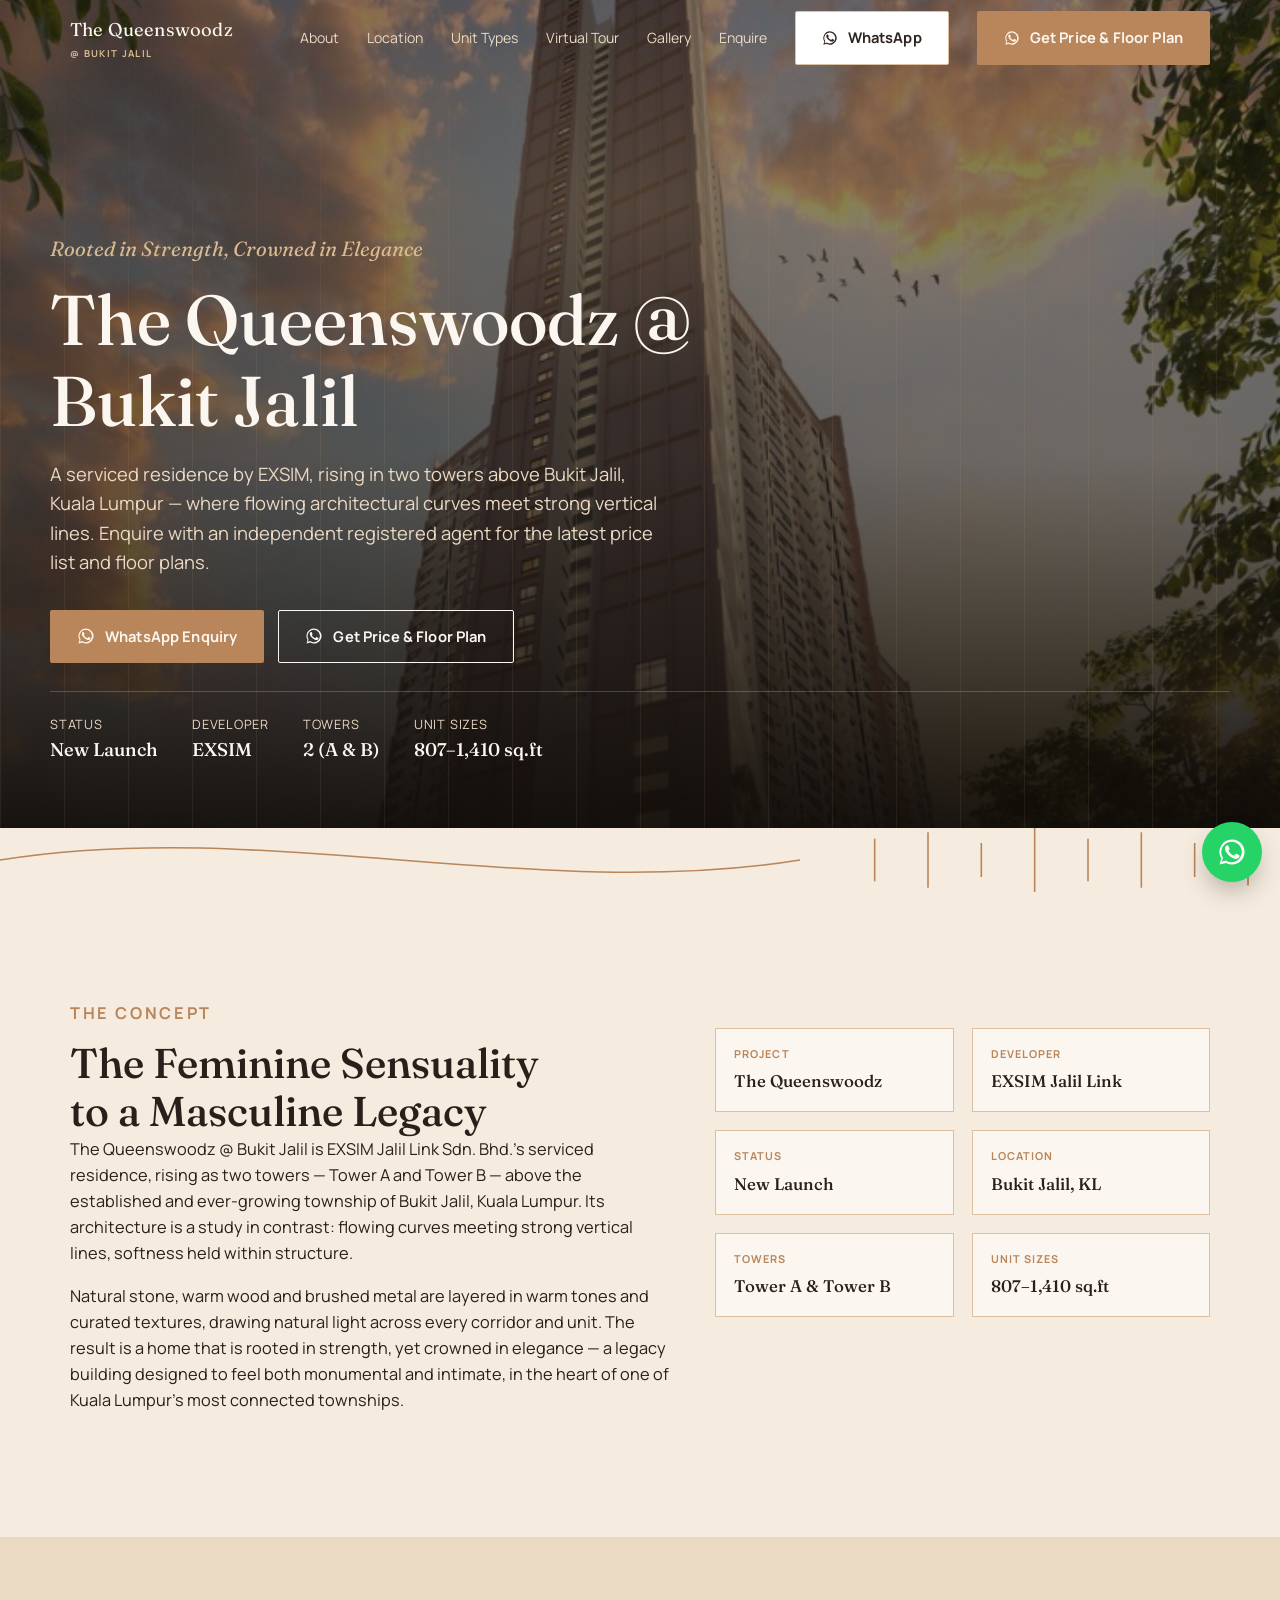
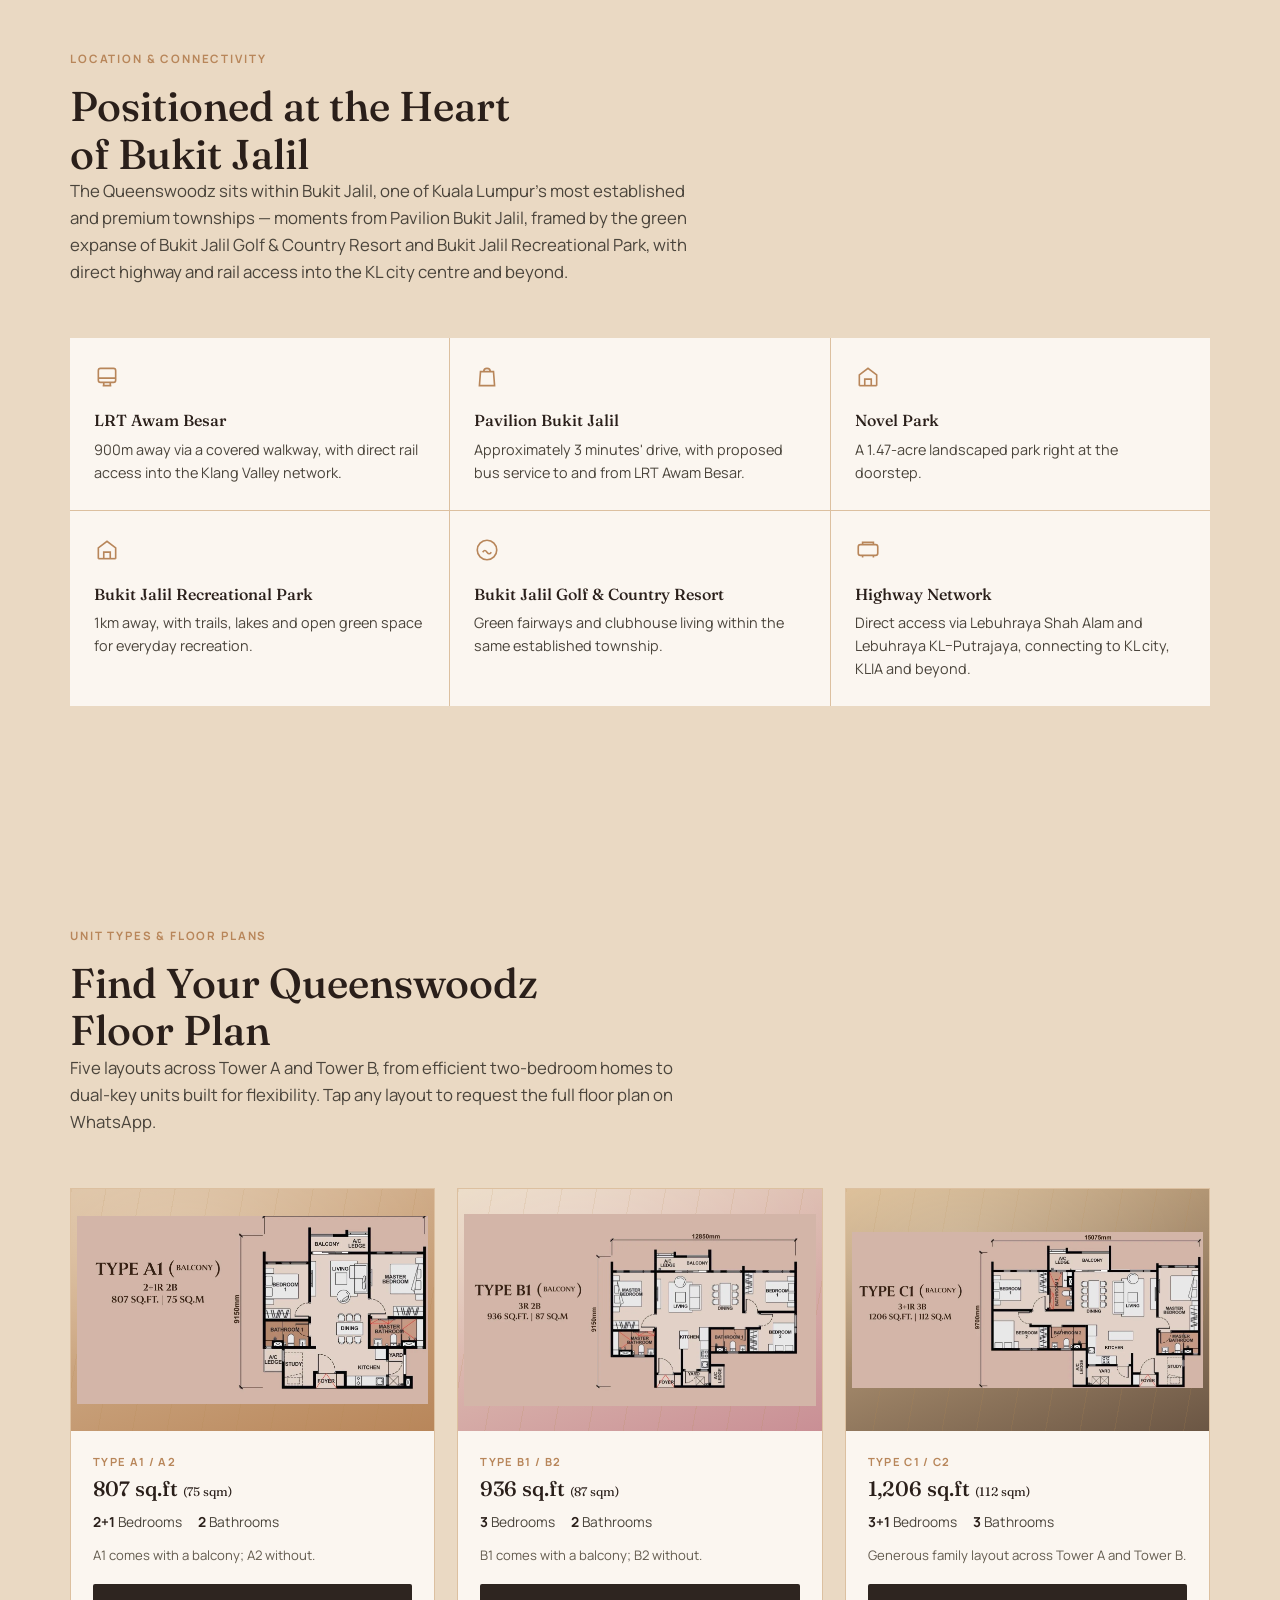
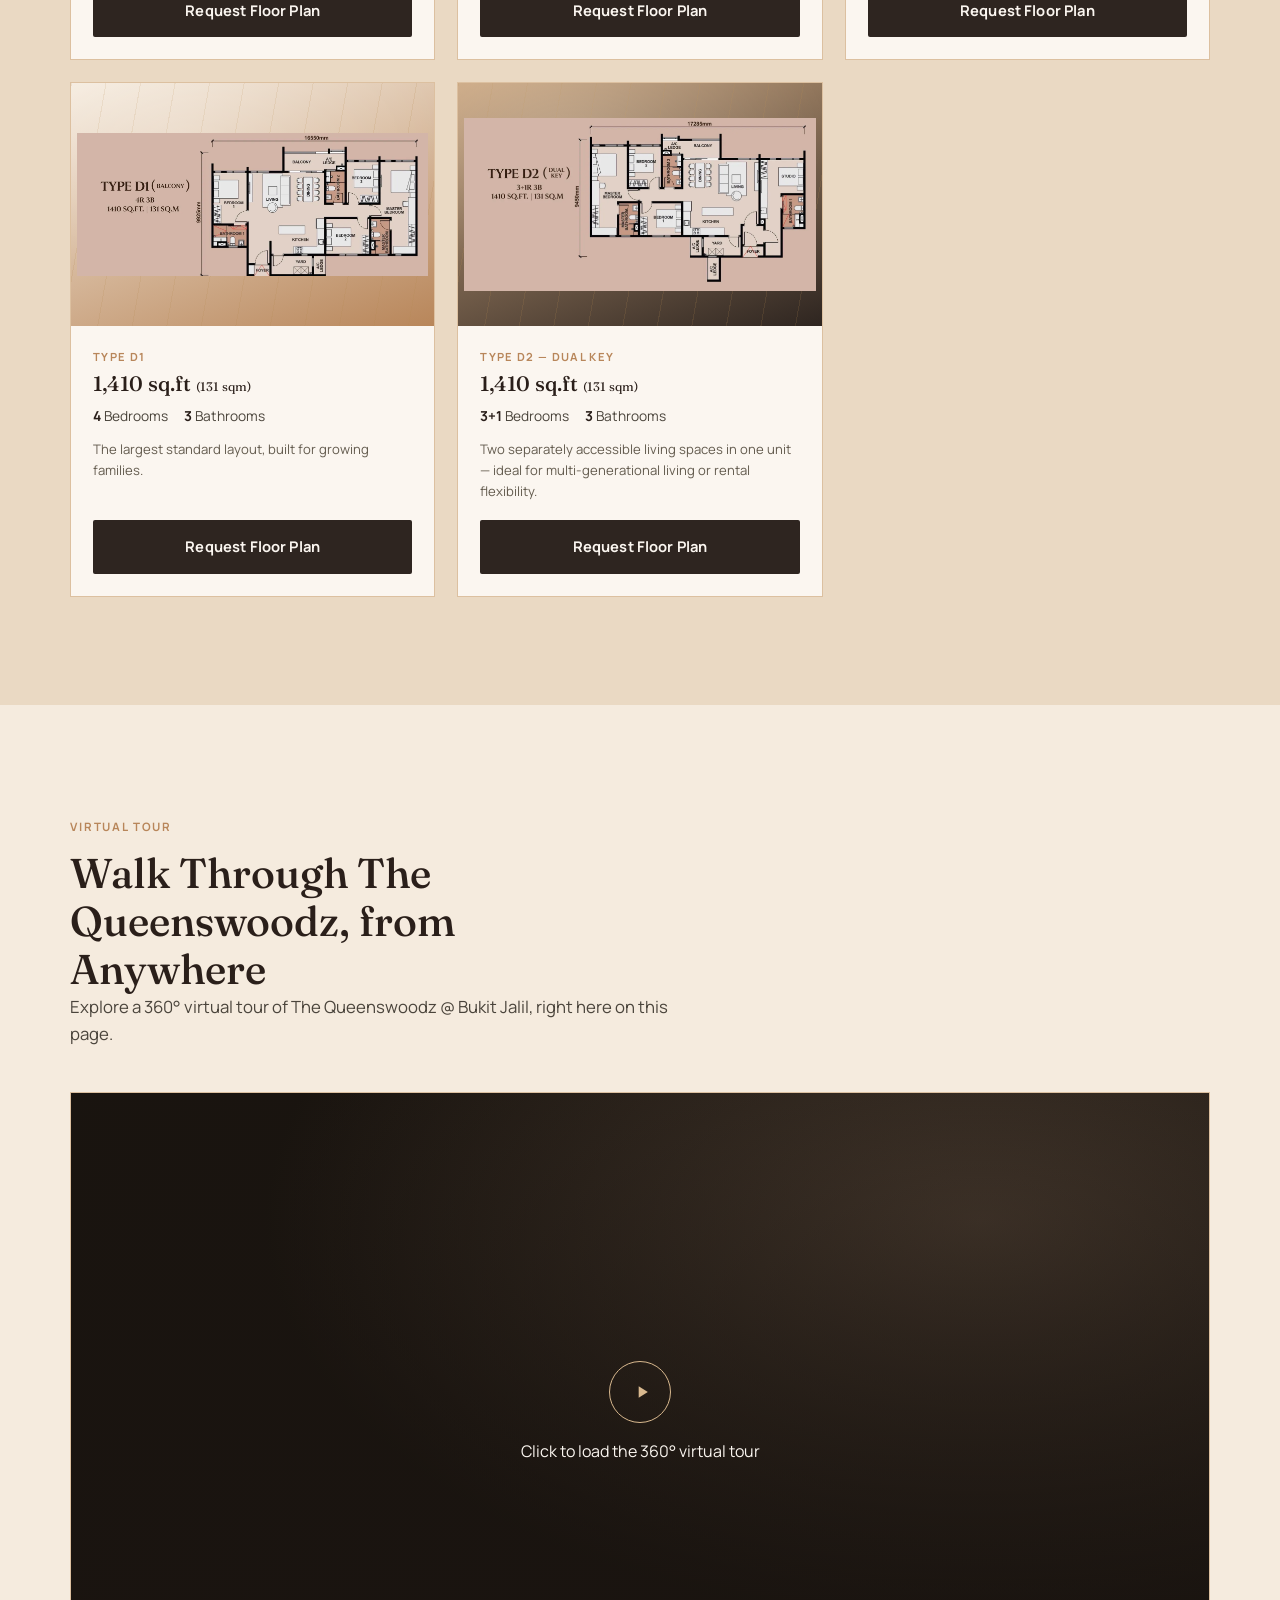
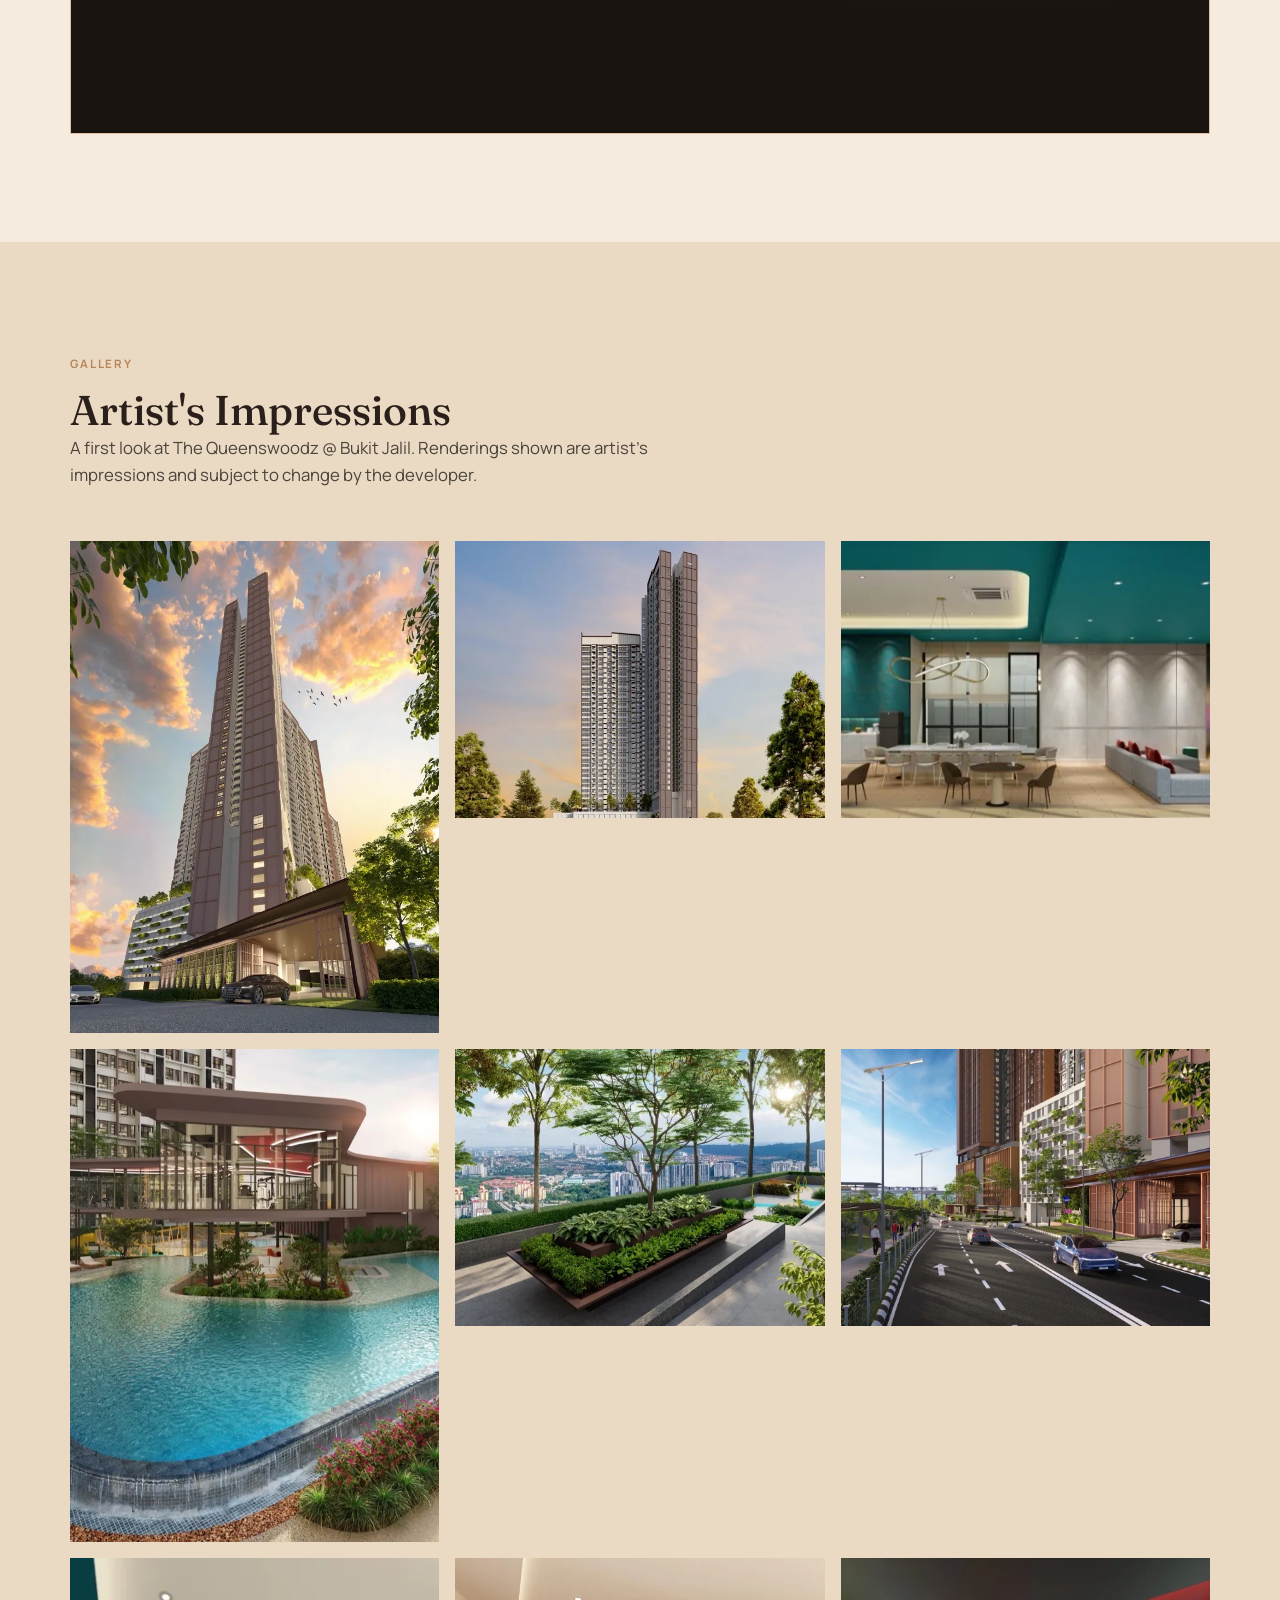
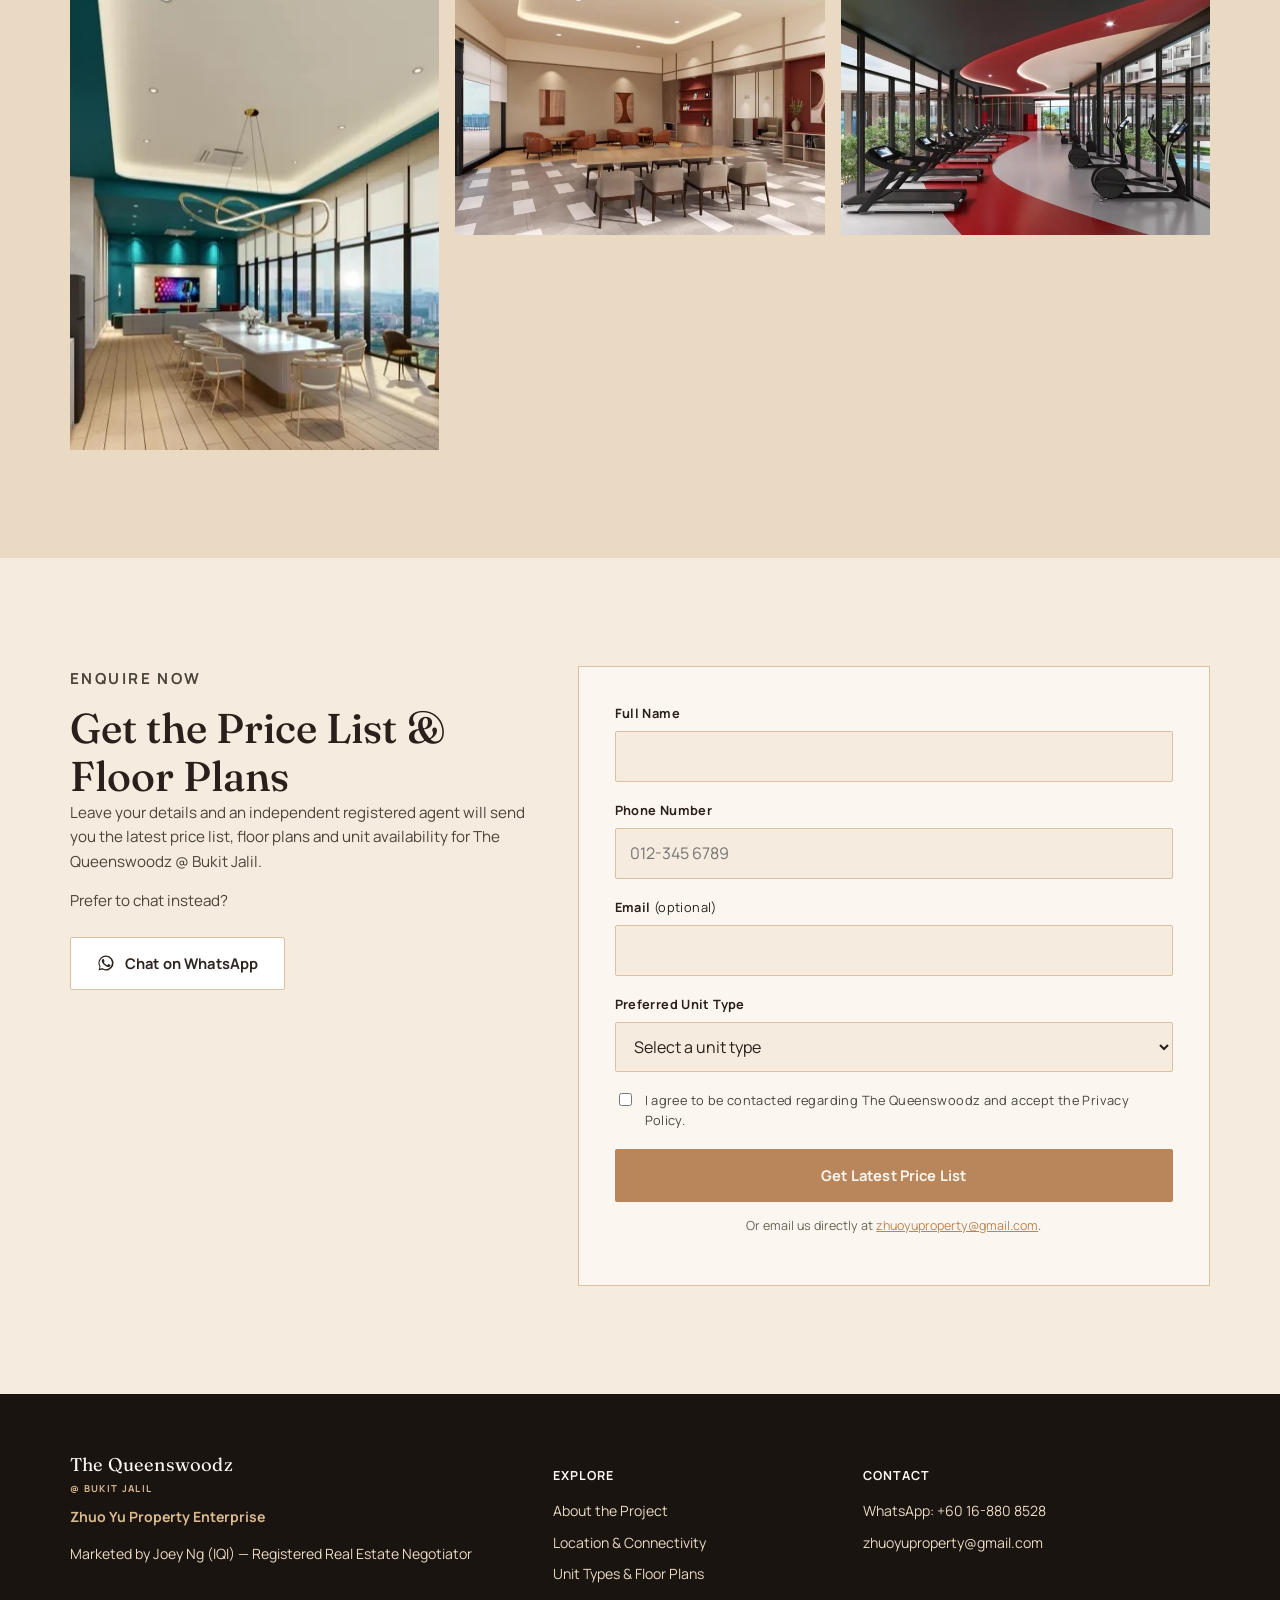
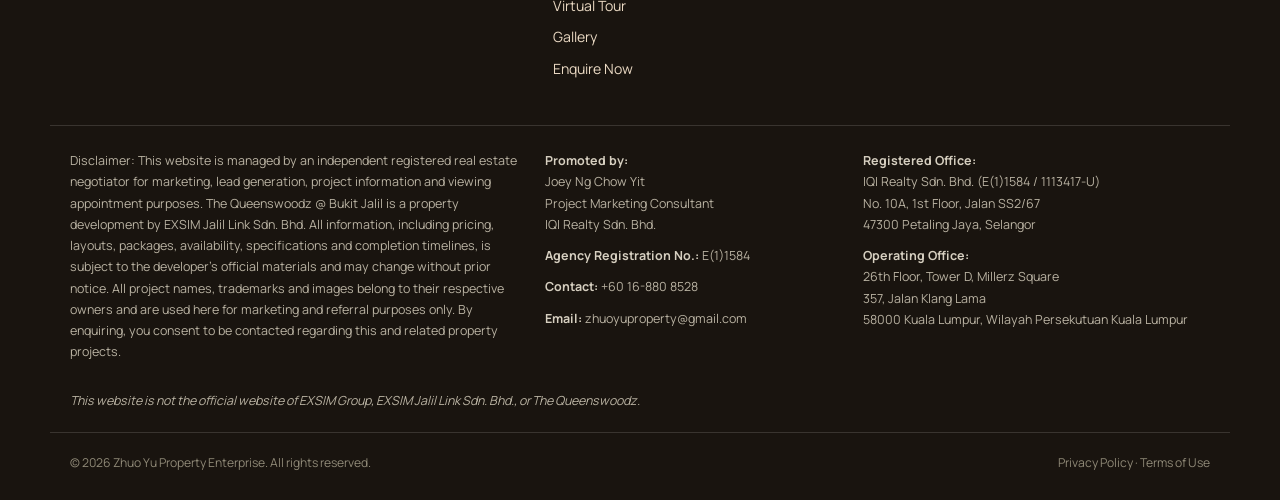
==== index.html @ 79db7697 "Initial commit: The Queenswoodz @ Bukit Jalil marketing site Independent agent landing page for The " ====
<!DOCTYPE html>
<html lang="en-MY">
<head>
<meta charset="UTF-8">
<meta name="viewport" content="width=device-width, initial-scale=1">

<title>The Queenswoodz @ Bukit Jalil | New Serviced Residence — Enquire Now</title>
<meta name="description" content="The Queenswoodz @ Bukit Jalil — a serviced residence by EXSIM in Bukit Jalil, Kuala Lumpur. Unit sizes from 807 to 1,410 sq.ft across 2 to 4 bedroom layouts. Enquire now for price list and floor plans.">
<meta name="robots" content="index, follow">

<link rel="canonical" href="https://bukitjalil-queenswoodz.com/">

<!-- Open Graph -->
<meta property="og:type" content="website">
<meta property="og:title" content="The Queenswoodz @ Bukit Jalil | New Serviced Residence">
<meta property="og:description" content="Serviced residence by EXSIM in Bukit Jalil, Kuala Lumpur. Units from 807–1,410 sq.ft. Enquire for price list and floor plans with an independent registered agent.">
<meta property="og:url" content="https://bukitjalil-queenswoodz.com/">
<meta property="og:image" content="https://bukitjalil-queenswoodz.com/images/queenswoodz-dropoff-sunset.jpg">
<meta property="og:locale" content="en_MY">
<meta property="og:site_name" content="Zhuo Yu Property Enterprise">

<!-- Twitter card -->
<meta name="twitter:card" content="summary_large_image">
<meta name="twitter:title" content="The Queenswoodz @ Bukit Jalil | New Serviced Residence">
<meta name="twitter:description" content="Serviced residence by EXSIM in Bukit Jalil, Kuala Lumpur. Units from 807–1,410 sq.ft. Enquire for price list and floor plans.">
<meta name="twitter:image" content="https://bukitjalil-queenswoodz.com/images/queenswoodz-dropoff-sunset.jpg">

<!-- Google Analytics 4 — PASTE NEW GA4 ID HERE.
Do not uncomment until you have a real Measurement ID from your own GA4 property.
<script async src="https://www.googletagmanager.com/gtag/js?id=G-XXXXXXX"></script>
<script>
  window.dataLayer = window.dataLayer || [];
  function gtag(){dataLayer.push(arguments);}
  gtag('js', new Date());
  gtag('config', 'G-XXXXXXX');
</script>
-->

<!-- Google Search Console — PASTE NEW SEARCH CONSOLE VERIFICATION HERE.
Uncomment and paste your own verification content string once generated.
<meta name="google-site-verification" content="PASTE_YOUR_VERIFICATION_CODE_HERE">
-->

<link rel="preconnect" href="https://fonts.googleapis.com">
<link rel="preconnect" href="https://fonts.gstatic.com" crossorigin>
<link href="https://fonts.googleapis.com/css2?family=Fraunces:ital,wght@0,400;0,500;0,600;1,400;1,500&family=Manrope:wght@400;500;700;800&display=swap" rel="stylesheet">

<link rel="stylesheet" href="styles.css">
<link rel="icon" href="data:image/svg+xml,%3Csvg xmlns='http://www.w3.org/2000/svg' viewBox='0 0 32 32'%3E%3Crect width='32' height='32' fill='%235c2039'/%3E%3Cpath d='M6 22 L10 10 L13 18 L16 8 L19 18 L22 10 L26 22' stroke='%23b8865a' stroke-width='2' fill='none' stroke-linecap='round' stroke-linejoin='round'/%3E%3C/svg%3E">

<script type="application/ld+json">
{
  "@context": "https://schema.org",
  "@graph": [
    {
      "@type": ["LocalBusiness", "RealEstateAgent"],
      "@id": "https://bukitjalil-queenswoodz.com/#agency",
      "name": "IQI Realty Sdn. Bhd.",
      "alternateName": "Zhuo Yu Property Enterprise",
      "description": "Real estate agency marketing new property launches in Kuala Lumpur, including The Queenswoodz @ Bukit Jalil.",
      "telephone": "+60168808528",
      "url": "https://bukitjalil-queenswoodz.com/",
      "areaServed": {
        "@type": "Place",
        "name": "Bukit Jalil, Kuala Lumpur, Malaysia"
      },
      "employee": {
        "@type": "Person",
        "name": "Joey Ng Chow Yit",
        "jobTitle": "Project Marketing Consultant"
      }
    },
    {
      "@type": ["Residence", "Product"],
      "@id": "https://bukitjalil-queenswoodz.com/#project",
      "name": "The Queenswoodz @ Bukit Jalil",
      "description": "Serviced residence in Bukit Jalil, Kuala Lumpur, developed by EXSIM Jalil Link Sdn. Bhd. Two towers, unit sizes from 807 to 1,410 sq.ft.",
      "brand": { "@type": "Organization", "name": "EXSIM" },
      "address": {
        "@type": "PostalAddress",
        "addressLocality": "Bukit Jalil",
        "addressRegion": "Kuala Lumpur",
        "addressCountry": "MY"
      },
      "url": "https://bukitjalil-queenswoodz.com/",
      "additionalProperty": [
        { "@type": "PropertyValue", "name": "Type A1/A2", "value": "807 sq.ft (75 sqm) — 2+1 Bedrooms, 2 Bathrooms" },
        { "@type": "PropertyValue", "name": "Type B1/B2", "value": "936 sq.ft (87 sqm) — 3 Bedrooms, 2 Bathrooms" },
        { "@type": "PropertyValue", "name": "Type C1/C2", "value": "1,206 sq.ft (112 sqm) — 3+1 Bedrooms, 3 Bathrooms" },
        { "@type": "PropertyValue", "name": "Type D1", "value": "1,410 sq.ft (131 sqm) — 4 Bedrooms, 3 Bathrooms" },
        { "@type": "PropertyValue", "name": "Type D2 (Dual Key)", "value": "1,410 sq.ft (131 sqm) — 3+1 Bedrooms, 3 Bathrooms" }
      ]
    },
    {
      "@type": "RealEstateListing",
      "@id": "https://bukitjalil-queenswoodz.com/#listing",
      "name": "The Queenswoodz @ Bukit Jalil — Price List & Floor Plans",
      "about": { "@id": "https://bukitjalil-queenswoodz.com/#project" },
      "provider": { "@id": "https://bukitjalil-queenswoodz.com/#agency" },
      "url": "https://bukitjalil-queenswoodz.com/"
    }
  ]
}
</script>
</head>
<body>
<a class="skip-link" href="#main">Skip to main content</a>

<!-- ============ Header ============ -->
<header class="site-header">
  <div class="container">
    <a href="#top" class="brand">The Queenswoodz<small>@ Bukit Jalil</small></a>
    <button class="nav-toggle" aria-label="Open menu" aria-expanded="false" aria-controls="site-nav">
      <svg viewBox="0 0 24 24" fill="none" stroke="currentColor" stroke-width="2" stroke-linecap="round"><path d="M3 6h18M3 12h18M3 18h18"/></svg>
    </button>
    <nav class="site-nav" id="site-nav" aria-label="Primary">
      <ul>
        <li><a href="#about">About</a></li>
        <li><a href="#location">Location</a></li>
        <li><a href="#units">Unit Types</a></li>
        <li><a href="#virtual-tour">Virtual Tour</a></li>
        <li><a href="#gallery">Gallery</a></li>
        <li><a href="#enquire">Enquire</a></li>
        <li>
          <a class="btn btn-whatsapp" data-wa-msg="Hi, I'm interested in The Queenswoodz @ Bukit Jalil. Please send me the price and floor plans." target="_blank" rel="noopener">
            <svg width="16" height="16" viewBox="0 0 24 24" fill="currentColor"><path d="M17.5 14.4c-.3-.1-1.7-.9-2-1-.3-.1-.5-.1-.6.1-.2.3-.7 1-.9 1.2-.2.2-.3.2-.6.1-.3-.1-1.3-.5-2.4-1.5-.9-.8-1.5-1.8-1.7-2.1-.2-.3 0-.5.1-.6.1-.1.3-.3.4-.5.1-.1.2-.3.2-.4.1-.2 0-.3 0-.5-.1-.1-.6-1.5-.8-2-.2-.5-.4-.5-.6-.5h-.5c-.2 0-.5.1-.7.3-.3.3-1 1-1 2.4s1 2.8 1.2 3c.1.2 2 3.1 4.9 4.3.7.3 1.2.5 1.6.6.7.2 1.3.2 1.8.1.5-.1 1.7-.7 1.9-1.4.2-.7.2-1.2.2-1.3-.1-.1-.3-.2-.5-.3z"/><path d="M12 2a10 10 0 0 0-8.6 15.1L2 22l5.1-1.3A10 10 0 1 0 12 2zm0 18.2c-1.6 0-3.2-.4-4.5-1.2l-.3-.2-3.3.9.9-3.2-.2-.3A8.2 8.2 0 1 1 12 20.2z"/></svg>
            WhatsApp
          </a>
        </li>
        <li>
          <a class="btn btn-gold nav-cta" data-wa-msg="Hi, I'm interested in The Queenswoodz @ Bukit Jalil. Please send me the price and floor plans." target="_blank" rel="noopener">
            <svg width="16" height="16" viewBox="0 0 24 24" fill="currentColor"><path d="M17.5 14.4c-.3-.1-1.7-.9-2-1-.3-.1-.5-.1-.6.1-.2.3-.7 1-.9 1.2-.2.2-.3.2-.6.1-.3-.1-1.3-.5-2.4-1.5-.9-.8-1.5-1.8-1.7-2.1-.2-.3 0-.5.1-.6.1-.1.3-.3.4-.5.1-.1.2-.3.2-.4.1-.2 0-.3 0-.5-.1-.1-.6-1.5-.8-2-.2-.5-.4-.5-.6-.5h-.5c-.2 0-.5.1-.7.3-.3.3-1 1-1 2.4s1 2.8 1.2 3c.1.2 2 3.1 4.9 4.3.7.3 1.2.5 1.6.6.7.2 1.3.2 1.8.1.5-.1 1.7-.7 1.9-1.4.2-.7.2-1.2.2-1.3-.1-.1-.3-.2-.5-.3z"/><path d="M12 2a10 10 0 0 0-8.6 15.1L2 22l5.1-1.3A10 10 0 1 0 12 2zm0 18.2c-1.6 0-3.2-.4-4.5-1.2l-.3-.2-3.3.9.9-3.2-.2-.3A8.2 8.2 0 1 1 12 20.2z"/></svg>
            Get Price &amp; Floor Plan
          </a>
        </li>
      </ul>
    </nav>
  </div>
</header>

<main id="main">

<!-- ============ Hero ============ -->
<section class="hero" id="top">
  <div class="hero-media" aria-hidden="true"></div>
  <div class="container hero-content">
    <p class="hero-tagline">Rooted in Strength, Crowned in Elegance</p>
    <h1>The Queenswoodz <span aria-hidden="true">@</span><span class="visually-hidden">at</span> Bukit Jalil</h1>
    <p class="hero-sub">A serviced residence by EXSIM, rising in two towers above Bukit Jalil, Kuala Lumpur — where flowing architectural curves meet strong vertical lines. Enquire with an independent registered agent for the latest price list and floor plans.</p>
    <div class="hero-ctas">
      <a class="btn btn-gold" data-wa-msg="Hi, I'm interested in The Queenswoodz @ Bukit Jalil. Please send me the price and floor plans." target="_blank" rel="noopener">
        <svg width="18" height="18" viewBox="0 0 24 24" fill="currentColor"><path d="M17.5 14.4c-.3-.1-1.7-.9-2-1-.3-.1-.5-.1-.6.1-.2.3-.7 1-.9 1.2-.2.2-.3.2-.6.1-.3-.1-1.3-.5-2.4-1.5-.9-.8-1.5-1.8-1.7-2.1-.2-.3 0-.5.1-.6.1-.1.3-.3.4-.5.1-.1.2-.3.2-.4.1-.2 0-.3 0-.5-.1-.1-.6-1.5-.8-2-.2-.5-.4-.5-.6-.5h-.5c-.2 0-.5.1-.7.3-.3.3-1 1-1 2.4s1 2.8 1.2 3c.1.2 2 3.1 4.9 4.3.7.3 1.2.5 1.6.6.7.2 1.3.2 1.8.1.5-.1 1.7-.7 1.9-1.4.2-.7.2-1.2.2-1.3-.1-.1-.3-.2-.5-.3z"/><path d="M12 2a10 10 0 0 0-8.6 15.1L2 22l5.1-1.3A10 10 0 1 0 12 2zm0 18.2c-1.6 0-3.2-.4-4.5-1.2l-.3-.2-3.3.9.9-3.2-.2-.3A8.2 8.2 0 1 1 12 20.2z"/></svg>
        WhatsApp Enquiry
      </a>
      <a class="btn btn-outline" data-wa-msg="Hi, I'm interested in The Queenswoodz @ Bukit Jalil. Please send me the price and floor plans." target="_blank" rel="noopener">
        <svg width="18" height="18" viewBox="0 0 24 24" fill="currentColor"><path d="M17.5 14.4c-.3-.1-1.7-.9-2-1-.3-.1-.5-.1-.6.1-.2.3-.7 1-.9 1.2-.2.2-.3.2-.6.1-.3-.1-1.3-.5-2.4-1.5-.9-.8-1.5-1.8-1.7-2.1-.2-.3 0-.5.1-.6.1-.1.3-.3.4-.5.1-.1.2-.3.2-.4.1-.2 0-.3 0-.5-.1-.1-.6-1.5-.8-2-.2-.5-.4-.5-.6-.5h-.5c-.2 0-.5.1-.7.3-.3.3-1 1-1 2.4s1 2.8 1.2 3c.1.2 2 3.1 4.9 4.3.7.3 1.2.5 1.6.6.7.2 1.3.2 1.8.1.5-.1 1.7-.7 1.9-1.4.2-.7.2-1.2.2-1.3-.1-.1-.3-.2-.5-.3z"/><path d="M12 2a10 10 0 0 0-8.6 15.1L2 22l5.1-1.3A10 10 0 1 0 12 2zm0 18.2c-1.6 0-3.2-.4-4.5-1.2l-.3-.2-3.3.9.9-3.2-.2-.3A8.2 8.2 0 1 1 12 20.2z"/></svg>
        Get Price &amp; Floor Plan
      </a>
    </div>
    <div class="hero-facts">
      <div>Status<strong>New Launch</strong></div>
      <div>Developer<strong>EXSIM</strong></div>
      <div>Towers<strong>2 (A &amp; B)</strong></div>
      <div>Unit sizes<strong>807–1,410 sq.ft</strong></div>
    </div>
  </div>
</section>

<svg class="signature-divider signature-divider--light" viewBox="0 0 1200 60" preserveAspectRatio="none" aria-hidden="true">
  <path d="M0 30 C 250 -10, 500 70, 750 30" fill="none" stroke-width="1.5"/>
  <line x1="820" y1="10" x2="820" y2="50" stroke-width="1.5"/>
  <line x1="870" y1="4" x2="870" y2="56" stroke-width="1.5"/>
  <line x1="920" y1="14" x2="920" y2="46" stroke-width="1.5"/>
  <line x1="970" y1="0" x2="970" y2="60" stroke-width="1.5"/>
  <line x1="1020" y1="10" x2="1020" y2="50" stroke-width="1.5"/>
  <line x1="1070" y1="4" x2="1070" y2="56" stroke-width="1.5"/>
  <line x1="1120" y1="14" x2="1120" y2="46" stroke-width="1.5"/>
  <line x1="1170" y1="6" x2="1170" y2="54" stroke-width="1.5"/>
</svg>

<!-- ============ About ============ -->
<section class="about section" id="about">
  <div class="container about-grid reveal">
    <div class="about-copy">
      <p class="section-eyebrow">The Concept</p>
      <h2 class="section-heading">The Feminine Sensuality to a Masculine Legacy</h2>
      <p>The Queenswoodz @ Bukit Jalil is EXSIM Jalil Link Sdn. Bhd.'s serviced residence, rising as two towers — Tower A and Tower B — above the established and ever-growing township of Bukit Jalil, Kuala Lumpur. Its architecture is a study in contrast: flowing curves meeting strong vertical lines, softness held within structure.</p>
      <p>Natural stone, warm wood and brushed metal are layered in warm tones and curated textures, drawing natural light across every corridor and unit. The result is a home that is rooted in strength, yet crowned in elegance — a legacy building designed to feel both monumental and intimate, in the heart of one of Kuala Lumpur's most connected townships.</p>
    </div>
    <div class="about-facts">
      <div class="fact"><span>Project</span><strong>The Queenswoodz</strong></div>
      <div class="fact"><span>Developer</span><strong>EXSIM Jalil Link</strong></div>
      <div class="fact"><span>Status</span><strong>New Launch</strong></div>
      <div class="fact"><span>Location</span><strong>Bukit Jalil, KL</strong></div>
      <div class="fact"><span>Towers</span><strong>Tower A &amp; Tower B</strong></div>
      <div class="fact"><span>Unit Sizes</span><strong>807–1,410 sq.ft</strong></div>
    </div>
  </div>
</section>

<!-- ============ Location & Connectivity ============ -->
<section class="location section" id="location">
  <div class="container reveal">
    <div class="section-head">
      <p class="section-eyebrow">Location &amp; Connectivity</p>
      <h2 class="section-heading">Positioned at the Heart of Bukit Jalil</h2>
      <p class="section-lede">The Queenswoodz sits within Bukit Jalil, one of Kuala Lumpur's most established and premium townships — moments from Pavilion Bukit Jalil, framed by the green expanse of Bukit Jalil Golf &amp; Country Resort and Bukit Jalil Recreational Park, with direct highway and rail access into the KL city centre and beyond.</p>
    </div>
    <div class="landmark-grid">
      <div class="landmark">
        <svg viewBox="0 0 24 24" fill="none" stroke="currentColor" stroke-width="1.5"><rect x="4" y="4" width="16" height="13" rx="2"/><path d="M4 13h16M8 20h8M9 17v3M15 17v3"/></svg>
        <h3>LRT Awam Besar</h3>
        <p>900m away via a covered walkway, with direct rail access into the Klang Valley network.</p>
      </div>
      <div class="landmark">
        <svg viewBox="0 0 24 24" fill="none" stroke="currentColor" stroke-width="1.5"><path d="M6 7h12l1 13H5L6 7z"/><path d="M9 7a3 3 0 0 1 6 0"/></svg>
        <h3>Pavilion Bukit Jalil</h3>
        <p>Approximately 3 minutes' drive, with proposed bus service to and from LRT Awam Besar.</p>
      </div>
      <div class="landmark">
        <svg viewBox="0 0 24 24" fill="none" stroke="currentColor" stroke-width="1.5"><path d="M4 20V10l8-6 8 6v10M9 20v-6h6v6"/><path d="M4 20h16"/></svg>
        <h3>Novel Park</h3>
        <p>A 1.47-acre landscaped park right at the doorstep.</p>
      </div>
      <div class="landmark">
        <svg viewBox="0 0 24 24" fill="none" stroke="currentColor" stroke-width="1.5"><path d="M4 20V10l8-6 8 6v10M9 20v-6h6v6"/><path d="M4 20h16"/></svg>
        <h3>Bukit Jalil Recreational Park</h3>
        <p>1km away, with trails, lakes and open green space for everyday recreation.</p>
      </div>
      <div class="landmark">
        <svg viewBox="0 0 24 24" fill="none" stroke="currentColor" stroke-width="1.5"><circle cx="12" cy="12" r="9"/><path d="M8 14c1.5-2 2.5-2 4 0s2.5 2 4 0"/></svg>
        <h3>Bukit Jalil Golf &amp; Country Resort</h3>
        <p>Green fairways and clubhouse living within the same established township.</p>
      </div>
      <div class="landmark">
        <svg viewBox="0 0 24 24" fill="none" stroke="currentColor" stroke-width="1.5"><rect x="3" y="7" width="18" height="10" rx="2"/><path d="M7 7V5h10v2M7 17v2M17 17v2"/></svg>
        <h3>Highway Network</h3>
        <p>Direct access via Lebuhraya Shah Alam and Lebuhraya KL–Putrajaya, connecting to KL city, KLIA and beyond.</p>
      </div>
    </div>
  </div>
</section>

<!-- ============ Unit Types & Floor Plans ============ -->
<section class="units section" id="units">
  <div class="container">
    <div class="section-head reveal">
      <p class="section-eyebrow">Unit Types &amp; Floor Plans</p>
      <h2 class="section-heading">Find Your Queenswoodz Floor Plan</h2>
      <p class="section-lede">Five layouts across Tower A and Tower B, from efficient two-bedroom homes to dual-key units built for flexibility. Tap any layout to request the full floor plan on WhatsApp.</p>
    </div>
    <div class="unit-grid reveal">

      <article class="unit-card">
        <div class="unit-card-art"><div class="ph-art ph-art-1"></div><picture><source srcset="images/queenswoodz-floorplan-a1.webp" type="image/webp"><img src="images/queenswoodz-floorplan-a1.jpg" alt="Type A1/A2 floor plan, 807 sq.ft, 2+1 Bedrooms 2 Bathrooms" loading="lazy" decoding="async" onerror="this.parentElement.remove()"></picture></div>
        <div class="unit-card-body">
          <p class="unit-card-type">Type A1 / A2</p>
          <h3>807 sq.ft <span style="font-size:0.6em;font-weight:400;">(75 sqm)</span></h3>
          <div class="unit-card-specs"><span><strong>2+1</strong> Bedrooms</span><span><strong>2</strong> Bathrooms</span></div>
          <p class="unit-card-note">A1 comes with a balcony; A2 without.</p>
          <a class="btn btn-dark btn-block" data-wa-msg="Hi, I'm interested in Type A (807 sq.ft, 2+1 Bedrooms) at The Queenswoodz @ Bukit Jalil. Please send me the floor plan and price." target="_blank" rel="noopener">Request Floor Plan</a>
        </div>
      </article>

      <article class="unit-card">
        <div class="unit-card-art"><div class="ph-art ph-art-2"></div><picture><source srcset="images/queenswoodz-floorplan-b1.webp" type="image/webp"><img src="images/queenswoodz-floorplan-b1.jpg" alt="Type B1/B2 floor plan, 936 sq.ft, 3 Bedrooms 2 Bathrooms" loading="lazy" decoding="async" onerror="this.parentElement.remove()"></picture></div>
        <div class="unit-card-body">
          <p class="unit-card-type">Type B1 / B2</p>
          <h3>936 sq.ft <span style="font-size:0.6em;font-weight:400;">(87 sqm)</span></h3>
          <div class="unit-card-specs"><span><strong>3</strong> Bedrooms</span><span><strong>2</strong> Bathrooms</span></div>
          <p class="unit-card-note">B1 comes with a balcony; B2 without.</p>
          <a class="btn btn-dark btn-block" data-wa-msg="Hi, I'm interested in Type B (936 sq.ft, 3 Bedrooms) at The Queenswoodz @ Bukit Jalil. Please send me the floor plan and price." target="_blank" rel="noopener">Request Floor Plan</a>
        </div>
      </article>

      <article class="unit-card">
        <div class="unit-card-art"><div class="ph-art ph-art-3"></div><picture><source srcset="images/queenswoodz-floorplan-c1.webp" type="image/webp"><img src="images/queenswoodz-floorplan-c1.jpg" alt="Type C1/C2 floor plan, 1,206 sq.ft, 3+1 Bedrooms 3 Bathrooms" loading="lazy" decoding="async" onerror="this.parentElement.remove()"></picture></div>
        <div class="unit-card-body">
          <p class="unit-card-type">Type C1 / C2</p>
          <h3>1,206 sq.ft <span style="font-size:0.6em;font-weight:400;">(112 sqm)</span></h3>
          <div class="unit-card-specs"><span><strong>3+1</strong> Bedrooms</span><span><strong>3</strong> Bathrooms</span></div>
          <p class="unit-card-note">Generous family layout across Tower A and Tower B.</p>
          <a class="btn btn-dark btn-block" data-wa-msg="Hi, I'm interested in Type C (1,206 sq.ft, 3+1 Bedrooms) at The Queenswoodz @ Bukit Jalil. Please send me the floor plan and price." target="_blank" rel="noopener">Request Floor Plan</a>
        </div>
      </article>

      <article class="unit-card">
        <div class="unit-card-art"><div class="ph-art ph-art-4"></div><picture><source srcset="images/queenswoodz-floorplan-d1.webp" type="image/webp"><img src="images/queenswoodz-floorplan-d1.jpg" alt="Type D1 floor plan, 1,410 sq.ft, 4 Bedrooms 3 Bathrooms" loading="lazy" decoding="async" onerror="this.parentElement.remove()"></picture></div>
        <div class="unit-card-body">
          <p class="unit-card-type">Type D1</p>
          <h3>1,410 sq.ft <span style="font-size:0.6em;font-weight:400;">(131 sqm)</span></h3>
          <div class="unit-card-specs"><span><strong>4</strong> Bedrooms</span><span><strong>3</strong> Bathrooms</span></div>
          <p class="unit-card-note">The largest standard layout, built for growing families.</p>
          <a class="btn btn-dark btn-block" data-wa-msg="Hi, I'm interested in Type D1 (1,410 sq.ft, 4 Bedrooms) at The Queenswoodz @ Bukit Jalil. Please send me the floor plan and price." target="_blank" rel="noopener">Request Floor Plan</a>
        </div>
      </article>

      <article class="unit-card">
        <div class="unit-card-art"><div class="ph-art ph-art-5"></div><picture><source srcset="images/queenswoodz-floorplan-d2.webp" type="image/webp"><img src="images/queenswoodz-floorplan-d2.jpg" alt="Type D2 Dual Key floor plan, 1,410 sq.ft, 3+1 Bedrooms 3 Bathrooms" loading="lazy" decoding="async" onerror="this.parentElement.remove()"></picture></div>
        <div class="unit-card-body">
          <p class="unit-card-type">Type D2 — Dual Key</p>
          <h3>1,410 sq.ft <span style="font-size:0.6em;font-weight:400;">(131 sqm)</span></h3>
          <div class="unit-card-specs"><span><strong>3+1</strong> Bedrooms</span><span><strong>3</strong> Bathrooms</span></div>
          <p class="unit-card-note">Two separately accessible living spaces in one unit — ideal for multi-generational living or rental flexibility.</p>
          <a class="btn btn-dark btn-block" data-wa-msg="Hi, I'm interested in Type D2 Dual Key (1,410 sq.ft, 3+1 Bedrooms) at The Queenswoodz @ Bukit Jalil. Please send me the floor plan and price." target="_blank" rel="noopener">Request Floor Plan</a>
        </div>
      </article>

    </div>
  </div>
</section>

<!-- ============ Virtual Tour ============ -->
<section class="tour section" id="virtual-tour">
  <div class="container tour-panel reveal">
    <div class="section-head" style="margin-bottom:0;">
      <p class="section-eyebrow">Virtual Tour</p>
      <h2 class="section-heading">Walk Through The Queenswoodz, from Anywhere</h2>
      <p class="section-lede">Explore a 360° virtual tour of The Queenswoodz @ Bukit Jalil, right here on this page.</p>
    </div>
    <div class="tour-embed">
      <button type="button" class="tour-poster" data-load-tour aria-label="Load 360 degree virtual tour">
        <span class="play-ring"><svg viewBox="0 0 24 24" fill="currentColor"><path d="M8 5v14l11-7z"/></svg></span>
        <span>Click to load the 360° virtual tour</span>
      </button>
    </div>
  </div>
</section>

<!-- ============ Gallery ============ -->
<section class="gallery section" id="gallery">
  <div class="container reveal">
    <div class="section-head">
      <p class="section-eyebrow">Gallery</p>
      <h2 class="section-heading">Artist's Impressions</h2>
      <p class="section-lede">A first look at The Queenswoodz @ Bukit Jalil. Renderings shown are artist's impressions and subject to change by the developer.</p>
    </div>
    <div class="gallery-grid">
      <div class="gallery-item"><picture><source srcset="images/queenswoodz-dropoff-sunset.webp" type="image/webp"><img src="images/queenswoodz-dropoff-sunset.jpg" alt="Artist's impression of The Queenswoodz @ Bukit Jalil drop-off court at dusk" loading="lazy" decoding="async" onerror="this.parentElement.remove()"></picture></div>
      <div class="gallery-item"><picture><source srcset="images/queenswoodz-court.webp" type="image/webp"><img src="images/queenswoodz-court.jpg" alt="Artist's impression of The Queenswoodz Tower A and Tower B facade by day" loading="lazy" decoding="async" onerror="this.parentElement.remove()"></picture></div>
      <div class="gallery-item"><picture><source srcset="images/queenswoodz-dining-lounge.webp" type="image/webp"><img src="images/queenswoodz-dining-lounge.jpg" alt="Artist's impression of The Queenswoodz Queen's Lounge dining and lobby area" loading="lazy" decoding="async" onerror="this.parentElement.remove()"></picture></div>
      <div class="gallery-item"><picture><source srcset="images/queenswoodz-pool.webp" type="image/webp"><img src="images/queenswoodz-pool.jpg" alt="Artist's impression of The Queenswoodz leisure pool deck" loading="lazy" decoding="async" onerror="this.parentElement.remove()"></picture></div>
      <div class="gallery-item"><picture><source srcset="images/queenswoodz-sky-terrace-view.webp" type="image/webp"><img src="images/queenswoodz-sky-terrace-view.jpg" alt="Artist's impression of The Queenswoodz rooftop garden terrace with KL skyline view" loading="lazy" decoding="async" onerror="this.parentElement.remove()"></picture></div>
      <div class="gallery-item"><picture><source srcset="images/queenswoodz-street-lrt.webp" type="image/webp"><img src="images/queenswoodz-street-lrt.jpg" alt="Artist's impression of the covered walkway connecting The Queenswoodz to LRT Awam Besar" loading="lazy" decoding="async" onerror="this.parentElement.remove()"></picture></div>
      <div class="gallery-item"><picture><source srcset="images/queenswoodz-sky-kitchen-lounge.webp" type="image/webp"><img src="images/queenswoodz-sky-kitchen-lounge.jpg" alt="Artist's impression of The Queenswoodz Moonlight Sip sky lounge with city skyline view" loading="lazy" decoding="async" onerror="this.parentElement.remove()"></picture></div>
      <div class="gallery-item"><picture><source srcset="images/queenswoodz-reading-lounge.webp" type="image/webp"><img src="images/queenswoodz-reading-lounge.jpg" alt="Artist's impression of The Queenswoodz Inspired Lounge reading area" loading="lazy" decoding="async" onerror="this.parentElement.remove()"></picture></div>
      <div class="gallery-item"><picture><source srcset="images/queenswoodz-gym.webp" type="image/webp"><img src="images/queenswoodz-gym.jpg" alt="Artist's impression of The Queenswoodz Momentum Studio gymnasium" loading="lazy" decoding="async" onerror="this.parentElement.remove()"></picture></div>
    </div>
  </div>
</section>

<!-- ============ Lead Form ============ -->
<section class="enquire section" id="enquire">
  <div class="container enquire-grid reveal">
    <div class="enquire-side">
      <p class="section-eyebrow">Enquire Now</p>
      <h2 class="section-heading">Get the Price List &amp; Floor Plans</h2>
      <p>Leave your details and an independent registered agent will send you the latest price list, floor plans and unit availability for The Queenswoodz @ Bukit Jalil.</p>
      <p>Prefer to chat instead?</p>
      <a class="btn btn-whatsapp" data-wa-msg="Hi, I'd like more information about The Queenswoodz @ Bukit Jalil." target="_blank" rel="noopener">
        <svg width="18" height="18" viewBox="0 0 24 24" fill="currentColor"><path d="M17.5 14.4c-.3-.1-1.7-.9-2-1-.3-.1-.5-.1-.6.1-.2.3-.7 1-.9 1.2-.2.2-.3.2-.6.1-.3-.1-1.3-.5-2.4-1.5-.9-.8-1.5-1.8-1.7-2.1-.2-.3 0-.5.1-.6.1-.1.3-.3.4-.5.1-.1.2-.3.2-.4.1-.2 0-.3 0-.5-.1-.1-.6-1.5-.8-2-.2-.5-.4-.5-.6-.5h-.5c-.2 0-.5.1-.7.3-.3.3-1 1-1 2.4s1 2.8 1.2 3c.1.2 2 3.1 4.9 4.3.7.3 1.2.5 1.6.6.7.2 1.3.2 1.8.1.5-.1 1.7-.7 1.9-1.4.2-.7.2-1.2.2-1.3-.1-.1-.3-.2-.5-.3z"/><path d="M12 2a10 10 0 0 0-8.6 15.1L2 22l5.1-1.3A10 10 0 1 0 12 2zm0 18.2c-1.6 0-3.2-.4-4.5-1.2l-.3-.2-3.3.9.9-3.2-.2-.3A8.2 8.2 0 1 1 12 20.2z"/></svg>
        Chat on WhatsApp
      </a>
    </div>
    <div>
      <!--
        This form posts to send-form.php, a plain PHP mail() handler — upload
        both this file and send-form.php to Hostinger (or any PHP hosting) and
        it works with no third-party service or account needed.
      -->
      <form class="lead-form" id="lead-form" action="send-form.php" method="POST">
        <div class="form-row">
          <label for="name">Full Name</label>
          <input type="text" id="name" name="name" autocomplete="name" required>
        </div>
        <div class="form-row">
          <label for="phone">Phone Number</label>
          <input type="tel" id="phone" name="phone" autocomplete="tel" placeholder="012-345 6789" required>
        </div>
        <div class="form-row">
          <label for="email">Email <span style="font-weight:400;">(optional)</span></label>
          <input type="email" id="email" name="email" autocomplete="email">
        </div>
        <div class="form-row">
          <label for="unit-type">Preferred Unit Type</label>
          <select id="unit-type" name="preferred_unit_type">
            <option value="">Select a unit type</option>
            <option value="A1/A2 - 807 sq.ft">Type A1/A2 — 807 sq.ft (2+1 Bed)</option>
            <option value="B1/B2 - 936 sq.ft">Type B1/B2 — 936 sq.ft (3 Bed)</option>
            <option value="C1/C2 - 1206 sq.ft">Type C1/C2 — 1,206 sq.ft (3+1 Bed)</option>
            <option value="D1 - 1410 sq.ft">Type D1 — 1,410 sq.ft (4 Bed)</option>
            <option value="D2 Dual Key - 1410 sq.ft">Type D2 Dual Key — 1,410 sq.ft (3+1 Bed)</option>
            <option value="Not sure yet">Not sure yet / need advice</option>
          </select>
        </div>
        <div class="form-row form-row-check">
          <input type="checkbox" id="consent" name="consent" required>
          <label for="consent" style="font-weight:400;margin:0;">I agree to be contacted regarding The Queenswoodz and accept the <a href="privacy-policy.html" target="_blank">Privacy Policy</a>.</label>
        </div>
        <button type="submit" class="btn btn-gold btn-block">Get Latest Price List</button>
        <p class="form-note">Or email us directly at <a href="mailto:zhuoyuproperty@gmail.com">zhuoyuproperty@gmail.com</a>.</p>
      </form>
    </div>
  </div>
</section>

</main>

<!-- ============ Footer ============ -->
<footer class="site-footer">
  <div class="container footer-top">
    <div class="footer-brand">
      <p class="brand" style="color:var(--white-warm);">The Queenswoodz<small>@ Bukit Jalil</small></p>
      <p class="footer-agent">Zhuo Yu Property Enterprise</p>
      <p>Marketed by Joey Ng (IQI) — Registered Real Estate Negotiator</p>
    </div>
    <div class="footer-links">
      <h4>Explore</h4>
      <ul>
        <li><a href="#about">About the Project</a></li>
        <li><a href="#location">Location &amp; Connectivity</a></li>
        <li><a href="#units">Unit Types &amp; Floor Plans</a></li>
        <li><a href="#virtual-tour">Virtual Tour</a></li>
        <li><a href="#gallery">Gallery</a></li>
        <li><a href="#enquire">Enquire Now</a></li>
      </ul>
    </div>
    <div class="footer-contact">
      <h4>Contact</h4>
      <ul>
        <li><a data-wa-msg="Hi, I'd like more information about The Queenswoodz @ Bukit Jalil." target="_blank" rel="noopener">WhatsApp: +60 16-880 8528</a></li>
        <li><a href="mailto:zhuoyuproperty@gmail.com">zhuoyuproperty@gmail.com</a></li>
      </ul>
    </div>
  </div>

  <div class="container footer-disclaimer">
    <div class="disclaimer-grid">
      <div class="disclaimer-col">
        <p>Disclaimer: This website is managed by an independent registered real estate negotiator for marketing, lead generation, project information and viewing appointment purposes. The Queenswoodz @ Bukit Jalil is a property development by EXSIM Jalil Link Sdn. Bhd. All information, including pricing, layouts, packages, availability, specifications and completion timelines, is subject to the developer's official materials and may change without prior notice. All project names, trademarks and images belong to their respective owners and are used here for marketing and referral purposes only. By enquiring, you consent to be contacted regarding this and related property projects.</p>
      </div>
      <div class="disclaimer-col">
        <p><strong>Promoted by:</strong><br>Joey Ng Chow Yit<br>Project Marketing Consultant<br>IQI Realty Sdn. Bhd.</p>
        <p><strong>Agency Registration No.:</strong> E(1)1584</p>
        <p><strong>Contact:</strong> +60 16-880 8528</p>
        <p><strong>Email:</strong> zhuoyuproperty@gmail.com</p>
      </div>
      <div class="disclaimer-col">
        <p><strong>Registered Office:</strong><br>IQI Realty Sdn. Bhd. (E(1)1584 / 1113417-U)<br>No. 10A, 1st Floor, Jalan SS2/67<br>47300 Petaling Jaya, Selangor</p>
        <p><strong>Operating Office:</strong><br>26th Floor, Tower D, Millerz Square<br>357, Jalan Klang Lama<br>58000 Kuala Lumpur, Wilayah Persekutuan Kuala Lumpur</p>
      </div>
    </div>
    <p class="disclaimer-note">This website is not the official website of EXSIM Group, EXSIM Jalil Link Sdn. Bhd., or The Queenswoodz.</p>
  </div>

  <div class="container footer-bottom">
    <span>© <span id="year"></span> Zhuo Yu Property Enterprise. All rights reserved.</span>
    <span><a href="privacy-policy.html">Privacy Policy</a> · <a href="terms-of-use.html">Terms of Use</a></span>
  </div>
</footer>

<!-- ============ Floating WhatsApp button ============ -->
<a class="wa-float" data-wa-msg="Hi, I'm interested in The Queenswoodz @ Bukit Jalil. Please send me the price and floor plans." target="_blank" rel="noopener" aria-label="Chat with us on WhatsApp">
  <svg viewBox="0 0 24 24" fill="currentColor"><path d="M17.5 14.4c-.3-.1-1.7-.9-2-1-.3-.1-.5-.1-.6.1-.2.3-.7 1-.9 1.2-.2.2-.3.2-.6.1-.3-.1-1.3-.5-2.4-1.5-.9-.8-1.5-1.8-1.7-2.1-.2-.3 0-.5.1-.6.1-.1.3-.3.4-.5.1-.1.2-.3.2-.4.1-.2 0-.3 0-.5-.1-.1-.6-1.5-.8-2-.2-.5-.4-.5-.6-.5h-.5c-.2 0-.5.1-.7.3-.3.3-1 1-1 2.4s1 2.8 1.2 3c.1.2 2 3.1 4.9 4.3.7.3 1.2.5 1.6.6.7.2 1.3.2 1.8.1.5-.1 1.7-.7 1.9-1.4.2-.7.2-1.2.2-1.3-.1-.1-.3-.2-.5-.3z"/><path d="M12 2a10 10 0 0 0-8.6 15.1L2 22l5.1-1.3A10 10 0 1 0 12 2zm0 18.2c-1.6 0-3.2-.4-4.5-1.2l-.3-.2-3.3.9.9-3.2-.2-.3A8.2 8.2 0 1 1 12 20.2z"/></svg>
</a>

<script>document.getElementById('year').textContent = new Date().getFullYear();</script>
<script src="script.js"></script>
</body>
</html>
---- styles.css ----
/* ============================================================
   The Queenswoodz @ Bukit Jalil — Independent agent marketing site
   Design tokens: stone / wine / gold, Fraunces + Manrope
   ============================================================ */

:root {
  --stone: #f5ebde;
  --stone-2: #ead9c3;
  --stone-3: #dcc0a0;
  --espresso: #2e2520;
  --espresso-deep: #19140f;
  --gold: #b8865a;
  --gold-soft: #d9b98f;
  --ink: #2a1f1a;
  --white-warm: #fbf6f0;

  --font-display: "Fraunces", "Iowan Old Style", "Palatino Linotype", serif;
  --font-body: "Manrope", -apple-system, BlinkMacSystemFont, "Segoe UI", sans-serif;

  --max-width: 1180px;
  --radius: 2px;
  --shadow-soft: 0 20px 60px -30px rgba(20, 16, 12, 0.35);
  --ease: cubic-bezier(0.22, 1, 0.36, 1);
}

/* ---------- Reset ---------- */
*, *::before, *::after { box-sizing: border-box; }
html { scroll-behavior: smooth; }
@media (prefers-reduced-motion: reduce) {
  html { scroll-behavior: auto; }
  *, *::before, *::after { animation-duration: 0.001ms !important; animation-iteration-count: 1 !important; transition-duration: 0.001ms !important; scroll-behavior: auto !important; }
}
body {
  margin: 0;
  background: var(--stone);
  color: var(--ink);
  font-family: var(--font-body);
  font-size: 16px;
  line-height: 1.6;
  -webkit-font-smoothing: antialiased;
}
img { max-width: 100%; display: block; }
a { color: inherit; text-decoration: none; }
ul { margin: 0; padding: 0; list-style: none; }
h1, h2, h3 { font-family: var(--font-display); margin: 0; line-height: 1.15; font-weight: 500; }
p { margin: 0 0 1em; }
button { font: inherit; cursor: pointer; }
:focus-visible { outline: 2px solid var(--gold); outline-offset: 3px; }

.container { max-width: var(--max-width); margin: 0 auto; padding: 0 20px; }
.section { padding: clamp(56px, 9vw, 108px) 0; }
.section--tight { padding: clamp(32px, 5vw, 56px) 0; }
.section-eyebrow {
  display: inline-block;
  font-family: var(--font-body);
  font-weight: 700;
  letter-spacing: 0.16em;
  text-transform: uppercase;
  font-size: 0.72rem;
  color: var(--gold);
  margin-bottom: 14px;
}
.section-heading {
  font-size: clamp(1.75rem, 3.4vw, 2.6rem);
  max-width: 18ch;
}
.section-lede {
  max-width: 62ch;
  font-size: 1.05rem;
  color: #4a443b;
}
.section-head { margin-bottom: clamp(32px, 5vw, 52px); }

.btn {
  display: inline-flex;
  align-items: center;
  gap: 10px;
  padding: 14px 26px;
  border-radius: var(--radius);
  font-weight: 700;
  font-size: 0.92rem;
  letter-spacing: 0.01em;
  border: 1.5px solid transparent;
  transition: transform 0.25s var(--ease), background-color 0.25s var(--ease), border-color 0.25s var(--ease), color 0.25s var(--ease);
  white-space: nowrap;
}
.btn:hover { transform: translateY(-2px); }
.btn-gold { background: var(--gold); color: var(--white-warm); }
.btn-gold:hover { background: #96663d; }
.btn-outline { background: transparent; border-color: currentColor; }
.btn-outline:hover { background: rgba(255,255,255,0.08); }
.btn-dark { background: var(--espresso); color: var(--white-warm); }
.btn-dark:hover { background: var(--espresso-deep); }
.btn-whatsapp { background: #ffffff; color: var(--espresso); border-color: var(--stone-3); }
.btn-whatsapp:hover { background: var(--stone-2); }
.btn-block { width: 100%; justify-content: center; }
.btn svg { flex: none; }

/* ---------- Header ---------- */
.site-header {
  position: sticky;
  top: 0;
  z-index: 40;
  background: transparent;
  transition: background-color 0.3s var(--ease), box-shadow 0.3s var(--ease);
}
.site-header.is-scrolled {
  background: rgba(30, 24, 19, 0.92);
  backdrop-filter: blur(8px);
  box-shadow: 0 8px 24px -12px rgba(0,0,0,0.4);
}
.site-header .container {
  display: flex;
  align-items: center;
  justify-content: space-between;
  height: 76px;
}
.brand {
  font-family: var(--font-display);
  font-size: 1.15rem;
  color: var(--white-warm);
  letter-spacing: 0.01em;
}
.brand small { display: block; font-family: var(--font-body); font-size: 0.6rem; letter-spacing: 0.14em; text-transform: uppercase; color: var(--gold-soft); font-weight: 700; margin-top: 2px; }

.nav-toggle {
  display: inline-flex;
  background: none;
  border: none;
  color: var(--white-warm);
  padding: 8px;
}
.nav-toggle svg { width: 26px; height: 26px; }

.site-nav {
  position: fixed;
  inset: 76px 0 0 0;
  background: var(--espresso-deep);
  transform: translateX(100%);
  transition: transform 0.35s var(--ease);
  overflow-y: auto;
}
.site-nav.is-open { transform: translateX(0); }
.site-nav ul { display: flex; flex-direction: column; padding: 24px 20px; gap: 4px; }
.site-nav a:not(.btn) {
  display: block;
  padding: 14px 6px;
  color: var(--stone-2);
  font-size: 1.05rem;
  border-bottom: 1px solid rgba(255,255,255,0.08);
}
.site-nav a:not(.btn):hover { color: var(--gold-soft); }
.site-nav li:has(> .btn) { padding: 6px 0; }
.nav-cta { display: none; }

@media (min-width: 900px) {
  .nav-toggle { display: none; }
  .site-nav { position: static; inset: auto; background: none; transform: none; overflow: visible; }
  .site-nav ul { flex-direction: row; padding: 0; gap: 28px; align-items: center; }
  .site-nav a:not(.btn) { padding: 0; font-size: 0.88rem; border-bottom: none; color: var(--stone-2); }
  .site-nav a:not(.btn):hover { color: var(--gold-soft); }
  .nav-cta { display: inline-flex; }
}

/* ---------- Hero ---------- */
.hero {
  position: relative;
  z-index: 1;
  margin-top: -76px;
  min-height: 92vh;
  display: flex;
  align-items: flex-end;
  color: var(--white-warm);
  overflow: hidden;
}
.hero-media {
  position: absolute;
  inset: 0;
  background:
    linear-gradient(180deg, rgba(26,20,16,0.5) 0%, rgba(26,20,16,0.62) 55%, rgba(16,12,9,0.96) 100%),
    url("images/queenswoodz-dropoff-sunset.jpg") center 30% / cover no-repeat,
    radial-gradient(120% 90% at 15% 10%, #4a3c30 0%, #2e2520 45%, #19140f 100%);
}
.hero-media::before {
  content: "";
  position: absolute;
  inset: 0;
  background-image: repeating-linear-gradient(90deg, rgba(212,180,131,0.09) 0px, rgba(212,180,131,0.09) 1px, transparent 1px, transparent 64px);
  mask-image: linear-gradient(180deg, transparent 0%, black 45%, black 100%);
}
.hero-media::after {
  content: "";
  position: absolute;
  inset: -10% -10% auto -10%;
  height: 70%;
  border-radius: 50%;
  background: radial-gradient(closest-side, rgba(212,180,131,0.16), transparent 70%);
}
.hero-content {
  position: relative;
  z-index: 2;
  padding: clamp(112px, 16vw, 156px) 0 clamp(40px, 6vw, 64px);
  width: 100%;
}
.hero-tagline {
  font-family: var(--font-display);
  font-style: italic;
  font-weight: 400;
  color: var(--gold-soft);
  font-size: clamp(1rem, 1.6vw, 1.3rem);
  margin-bottom: 14px;
}
.hero h1 {
  font-size: clamp(2.3rem, 6vw, 4.4rem);
  max-width: 16ch;
  margin-bottom: 18px;
}
.hero-sub {
  max-width: 56ch;
  font-size: clamp(1rem, 1.6vw, 1.15rem);
  color: var(--stone-2);
  margin-bottom: 32px;
}
.hero-ctas { display: flex; flex-wrap: wrap; gap: 14px; margin-bottom: 28px; }
.hero-facts { display: flex; flex-wrap: wrap; gap: 22px 34px; border-top: 1px solid rgba(251,248,242,0.2); padding-top: 22px; }
.hero-facts div { font-size: 0.8rem; color: var(--stone-2); text-transform: uppercase; letter-spacing: 0.06em; }
.hero-facts strong { display: block; font-family: var(--font-display); font-size: 1.15rem; color: var(--white-warm); text-transform: none; letter-spacing: 0; font-weight: 500; }

/* ---------- Signature divider: curve dissolving into vertical lines ---------- */
.signature-divider { display: block; width: 100%; height: auto; }
.signature-divider--light path,
.signature-divider--light line { stroke: var(--gold); }
.signature-divider--dark { background: var(--espresso); }
.signature-divider--dark path,
.signature-divider--dark line { stroke: var(--gold-soft); }

/* ---------- About ---------- */
.about { background: var(--stone); }
.about-grid { display: grid; gap: 40px; }
.about-copy p { font-size: 1.02rem; }
.about-facts {
  display: grid;
  grid-template-columns: repeat(2, 1fr);
  gap: 18px;
  margin-top: 28px;
}
.about-facts .fact {
  background: var(--white-warm);
  border: 1px solid var(--stone-3);
  padding: 16px 18px;
}
.about-facts .fact span { display: block; font-size: 0.68rem; text-transform: uppercase; letter-spacing: 0.1em; color: var(--gold); font-weight: 700; margin-bottom: 6px; }
.about-facts .fact strong { font-family: var(--font-display); font-weight: 500; font-size: 1.05rem; }

@media (min-width: 860px) {
  .about-grid { grid-template-columns: 1.1fr 0.9fr; align-items: start; }
}

/* ---------- Location ---------- */
.location { background: var(--stone-2); color: var(--ink); }
.location .section-lede { color: #4a443b; }
.landmark-grid {
  display: grid;
  grid-template-columns: 1fr;
  gap: 1px;
  background: var(--stone-3);
  margin-top: 8px;
}
@media (min-width: 620px) {
  .landmark-grid { grid-template-columns: repeat(2, 1fr); }
}
@media (min-width: 960px) {
  .landmark-grid { grid-template-columns: repeat(3, 1fr); }
}
.landmark-grid .landmark {
  background: var(--white-warm);
  padding: 26px 24px;
}
.landmark h3 { font-size: 1rem; color: var(--ink); margin-bottom: 8px; font-weight: 500; }
.landmark p { font-size: 0.9rem; color: #4a443b; margin: 0; }
.landmark svg { width: 26px; height: 26px; color: var(--gold); margin-bottom: 14px; }

/* ---------- Units ---------- */
.units { background: var(--stone-2); }
.unit-grid {
  display: grid;
  grid-template-columns: 1fr;
  gap: 22px;
}
@media (min-width: 640px) {
  .unit-grid { grid-template-columns: repeat(2, 1fr); }
}
@media (min-width: 1040px) {
  .unit-grid { grid-template-columns: repeat(3, 1fr); }
}
.unit-card {
  background: var(--white-warm);
  border: 1px solid var(--stone-3);
  display: flex;
  flex-direction: column;
  transition: transform 0.3s var(--ease), box-shadow 0.3s var(--ease);
}
.unit-card:hover { transform: translateY(-4px); box-shadow: var(--shadow-soft); }
.unit-card-art {
  aspect-ratio: 3 / 2;
  position: relative;
  overflow: hidden;
  background: var(--stone-3);
}
.unit-card-art img { position: absolute; inset: 0; width: 100%; height: 100%; object-fit: contain; padding: 6px; }
.unit-card-body { padding: 22px; display: flex; flex-direction: column; flex: 1; }
.unit-card-type { font-size: 0.7rem; letter-spacing: 0.12em; text-transform: uppercase; color: var(--gold); font-weight: 700; margin-bottom: 6px; }
.unit-card-body h3 { font-size: 1.3rem; margin-bottom: 10px; }
.unit-card-specs { display: flex; flex-wrap: wrap; gap: 8px 16px; font-size: 0.86rem; color: #4a443b; margin-bottom: 12px; }
.unit-card-specs strong { color: var(--ink); }
.unit-card-note { font-size: 0.82rem; color: #635b4e; margin-bottom: 18px; flex: 1; }
.unit-card .btn { margin-top: auto; }

/* ---------- Virtual tour ---------- */
.tour { background: var(--stone); }
.tour-panel {
  display: grid;
  gap: 28px;
}
.tour-embed {
  position: relative;
  aspect-ratio: 16 / 9;
  background: var(--espresso-deep);
  overflow: hidden;
  border: 1px solid var(--stone-3);
}
.tour-embed iframe { width: 100%; height: 100%; border: 0; }
.tour-poster {
  position: absolute;
  inset: 0;
  width: 100%;
  height: 100%;
  border: 0;
  background:
    linear-gradient(180deg, rgba(26,20,16,0.2), rgba(26,20,16,0.85)),
    radial-gradient(90% 90% at 80% 20%, #4a3c30, #19140f 70%);
  color: var(--white-warm);
  display: flex;
  flex-direction: column;
  align-items: center;
  justify-content: center;
  gap: 16px;
  text-align: center;
  padding: 24px;
}
.tour-poster .play-ring {
  width: 62px; height: 62px;
  border-radius: 50%;
  border: 1.5px solid var(--gold-soft);
  display: flex; align-items: center; justify-content: center;
  transition: background-color 0.25s var(--ease);
}
.tour-poster:hover .play-ring { background: rgba(212,180,131,0.15); }
.tour-poster svg { width: 20px; height: 20px; color: var(--gold-soft); margin-left: 3px; }

/* ---------- Gallery ---------- */
.gallery { background: var(--stone-2); }
.gallery-grid {
  display: grid;
  grid-template-columns: repeat(2, 1fr);
  gap: 12px;
}
.gallery-item {
  position: relative;
  aspect-ratio: 4 / 3;
  overflow: hidden;
  background: var(--stone-3);
}
.gallery-item:nth-child(3n+1) { aspect-ratio: 3 / 4; }
.gallery-item picture { display: block; width: 100%; height: 100%; }
.gallery-item img { width: 100%; height: 100%; object-fit: cover; transition: transform 0.5s var(--ease); }
.gallery-item:hover img { transform: scale(1.05); }
@media (min-width: 640px) {
  .gallery-grid { grid-template-columns: repeat(3, 1fr); gap: 16px; }
}

/* Placeholder art patterns (used until real photography is added) */
.ph-art { position: relative; width: 100%; height: 100%; }
.ph-art::before {
  content: "";
  position: absolute; inset: 0;
  background-image: repeating-linear-gradient(100deg, rgba(180,137,79,0.16) 0 1px, transparent 1px 34px);
}
.ph-art::after {
  content: "";
  position: absolute; inset: 0;
  background: radial-gradient(120% 100% at 30% 20%, rgba(255,255,255,0.5), transparent 60%);
  mix-blend-mode: soft-light;
}
.ph-art-1 { background: linear-gradient(160deg, #dcc0a0, #b8865a); }
.ph-art-2 { background: linear-gradient(160deg, #ead9c3, #c98f95); }
.ph-art-3 { background: linear-gradient(160deg, #d9b98f, #6b5644); }
.ph-art-4 { background: linear-gradient(160deg, #f5ebde, #b8865a); }
.ph-art-5 { background: linear-gradient(160deg, #c9a47e, #2e2520); }

/* ---------- Lead form ---------- */
.enquire { background: var(--stone); color: var(--ink); }
.enquire .section-lede { color: #4a443b; }
.enquire-grid {
  display: grid;
  gap: 40px;
}
.enquire-side p { color: #4a443b; font-size: 0.95rem; }
.enquire-side .btn { margin-top: 8px; }
.lead-form {
  background: var(--white-warm);
  color: var(--ink);
  padding: clamp(24px, 4vw, 36px);
  border: 1px solid var(--stone-3);
}
.form-row { margin-bottom: 18px; }
.form-row label { display: block; font-size: 0.8rem; font-weight: 700; letter-spacing: 0.03em; margin-bottom: 7px; }
.form-row input,
.form-row select,
.form-row textarea {
  width: 100%;
  padding: 12px 14px;
  border: 1.5px solid var(--stone-3);
  background: var(--stone);
  font: inherit;
  color: var(--ink);
  border-radius: var(--radius);
}
.form-row input:focus,
.form-row select:focus,
.form-row textarea:focus { border-color: var(--gold); }
.form-row-check { display: flex; gap: 10px; align-items: flex-start; font-size: 0.82rem; color: #4a443b; }
.form-row-check input { width: auto; margin-top: 3px; }
.form-note { font-size: 0.78rem; color: #6b6152; margin-top: 14px; text-align: center; }
.form-note a { color: var(--gold); text-decoration: underline; }

@media (min-width: 880px) {
  .enquire-grid { grid-template-columns: 0.85fr 1.15fr; }
}

/* ---------- Footer ---------- */
.site-footer { background: var(--espresso-deep); color: var(--stone-2); padding: 56px 0 28px; font-size: 0.88rem; }
.footer-top { display: grid; gap: 32px; margin-bottom: 36px; }
.footer-brand .brand { margin-bottom: 10px; }
.footer-agent { color: var(--gold-soft); font-weight: 700; }
.footer-links h4, .footer-contact h4 { color: var(--white-warm); font-family: var(--font-body); font-size: 0.78rem; text-transform: uppercase; letter-spacing: 0.08em; margin-bottom: 14px; }
.footer-links ul li, .footer-contact ul li { margin-bottom: 9px; }
.footer-links a:hover, .footer-contact a:hover { color: var(--gold-soft); }
.footer-disclaimer {
  border-top: 1px solid rgba(251,248,242,0.14);
  padding-top: 24px;
  font-size: 0.78rem;
  line-height: 1.7;
  color: #b9b2a2;
}
.disclaimer-grid { display: grid; gap: 24px; margin-bottom: 18px; }
.disclaimer-col p { margin: 0 0 10px; }
.disclaimer-col strong { color: #d6cfc0; }
.disclaimer-note { margin: 0; font-style: italic; }

@media (min-width: 760px) {
  .disclaimer-grid { grid-template-columns: 1.3fr 0.85fr 1fr; }
}
.footer-bottom {
  margin-top: 20px;
  padding-top: 20px;
  border-top: 1px solid rgba(251,248,242,0.14);
  display: flex;
  flex-wrap: wrap;
  gap: 10px 20px;
  justify-content: space-between;
  font-size: 0.76rem;
  color: #8f8977;
}
.footer-bottom a:hover { color: var(--gold-soft); }

@media (min-width: 760px) {
  .footer-top { grid-template-columns: 1.3fr 0.8fr 1fr; }
}

/* ---------- Floating WhatsApp button ---------- */
.wa-float {
  position: fixed;
  right: 18px;
  bottom: 18px;
  z-index: 50;
  width: 60px;
  height: 60px;
  border-radius: 50%;
  background: #25d366;
  color: #fff;
  display: flex;
  align-items: center;
  justify-content: center;
  box-shadow: 0 12px 30px -10px rgba(0,0,0,0.45);
  animation: wa-pulse 2.8s infinite;
}
.wa-float svg { width: 30px; height: 30px; }
@keyframes wa-pulse {
  0%, 100% { box-shadow: 0 12px 30px -10px rgba(0,0,0,0.45), 0 0 0 0 rgba(37,211,102,0.5); }
  50% { box-shadow: 0 12px 30px -10px rgba(0,0,0,0.45), 0 0 0 10px rgba(37,211,102,0); }
}
@media (prefers-reduced-motion: reduce) {
  .wa-float { animation: none; }
}

/* ---------- Scroll reveal ---------- */
.reveal { opacity: 0; transform: translateY(24px); transition: opacity 0.7s var(--ease), transform 0.7s var(--ease); }
.reveal.is-visible { opacity: 1; transform: translateY(0); }

/* ---------- Visually hidden (skip link, sr text) ---------- */
.visually-hidden {
  position: absolute; width: 1px; height: 1px; padding: 0; margin: -1px;
  overflow: hidden; clip: rect(0,0,0,0); white-space: nowrap; border: 0;
}
.skip-link {
  position: absolute; left: 12px; top: -60px;
  background: var(--espresso); color: var(--white-warm);
  padding: 10px 16px; z-index: 100; transition: top 0.2s var(--ease);
}
.skip-link:focus { top: 12px; }
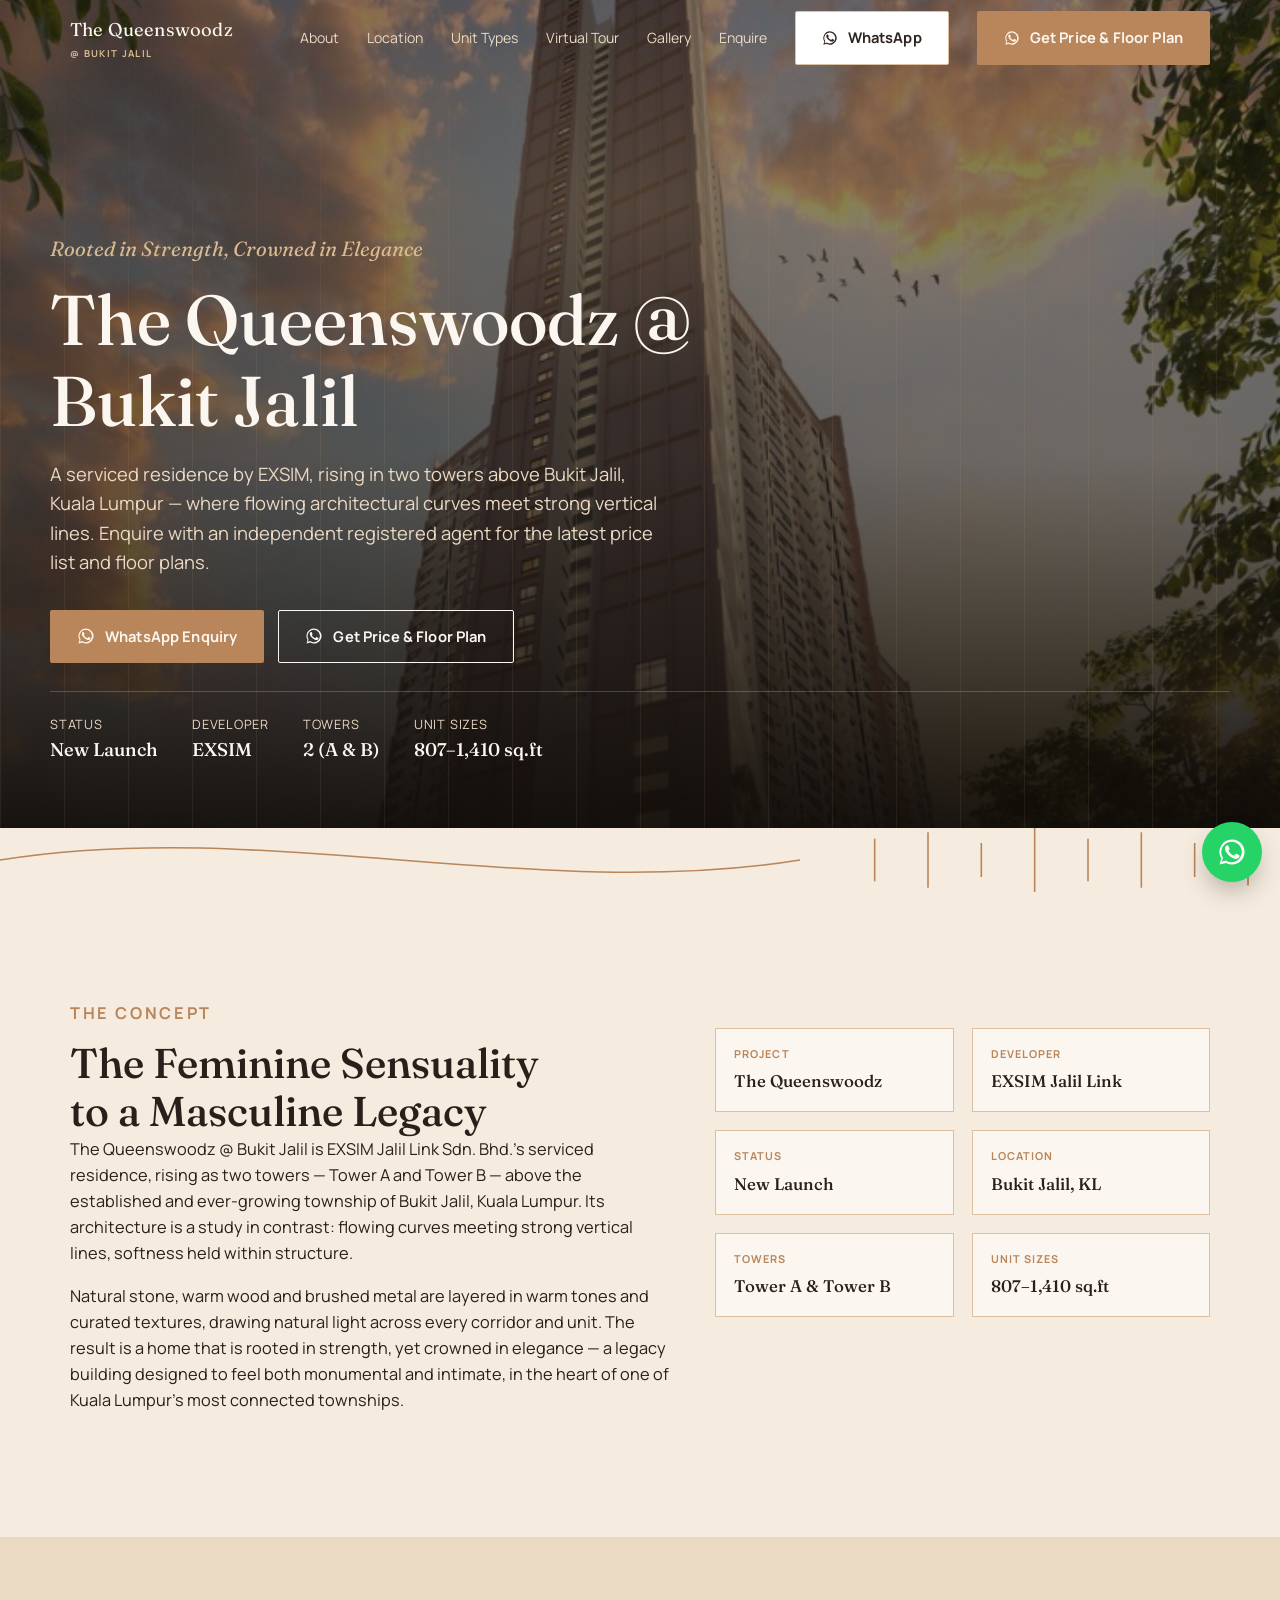
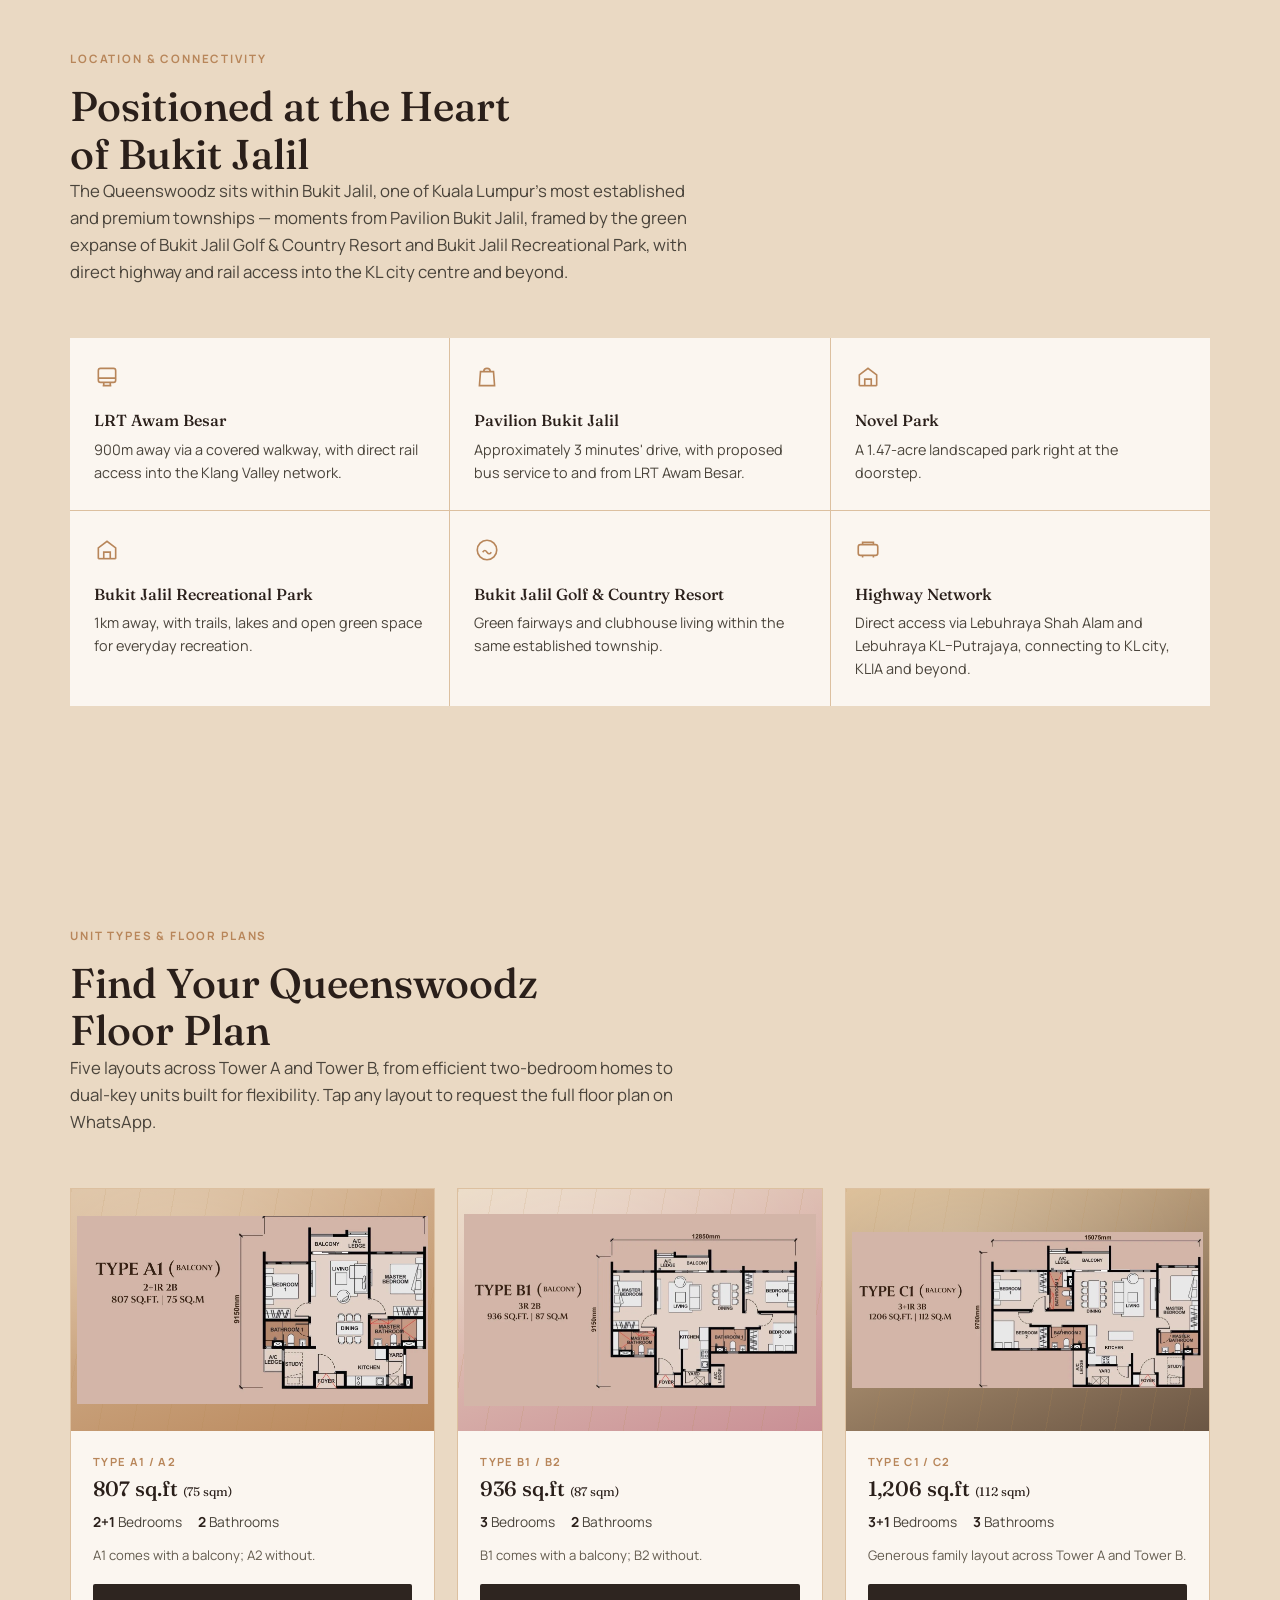
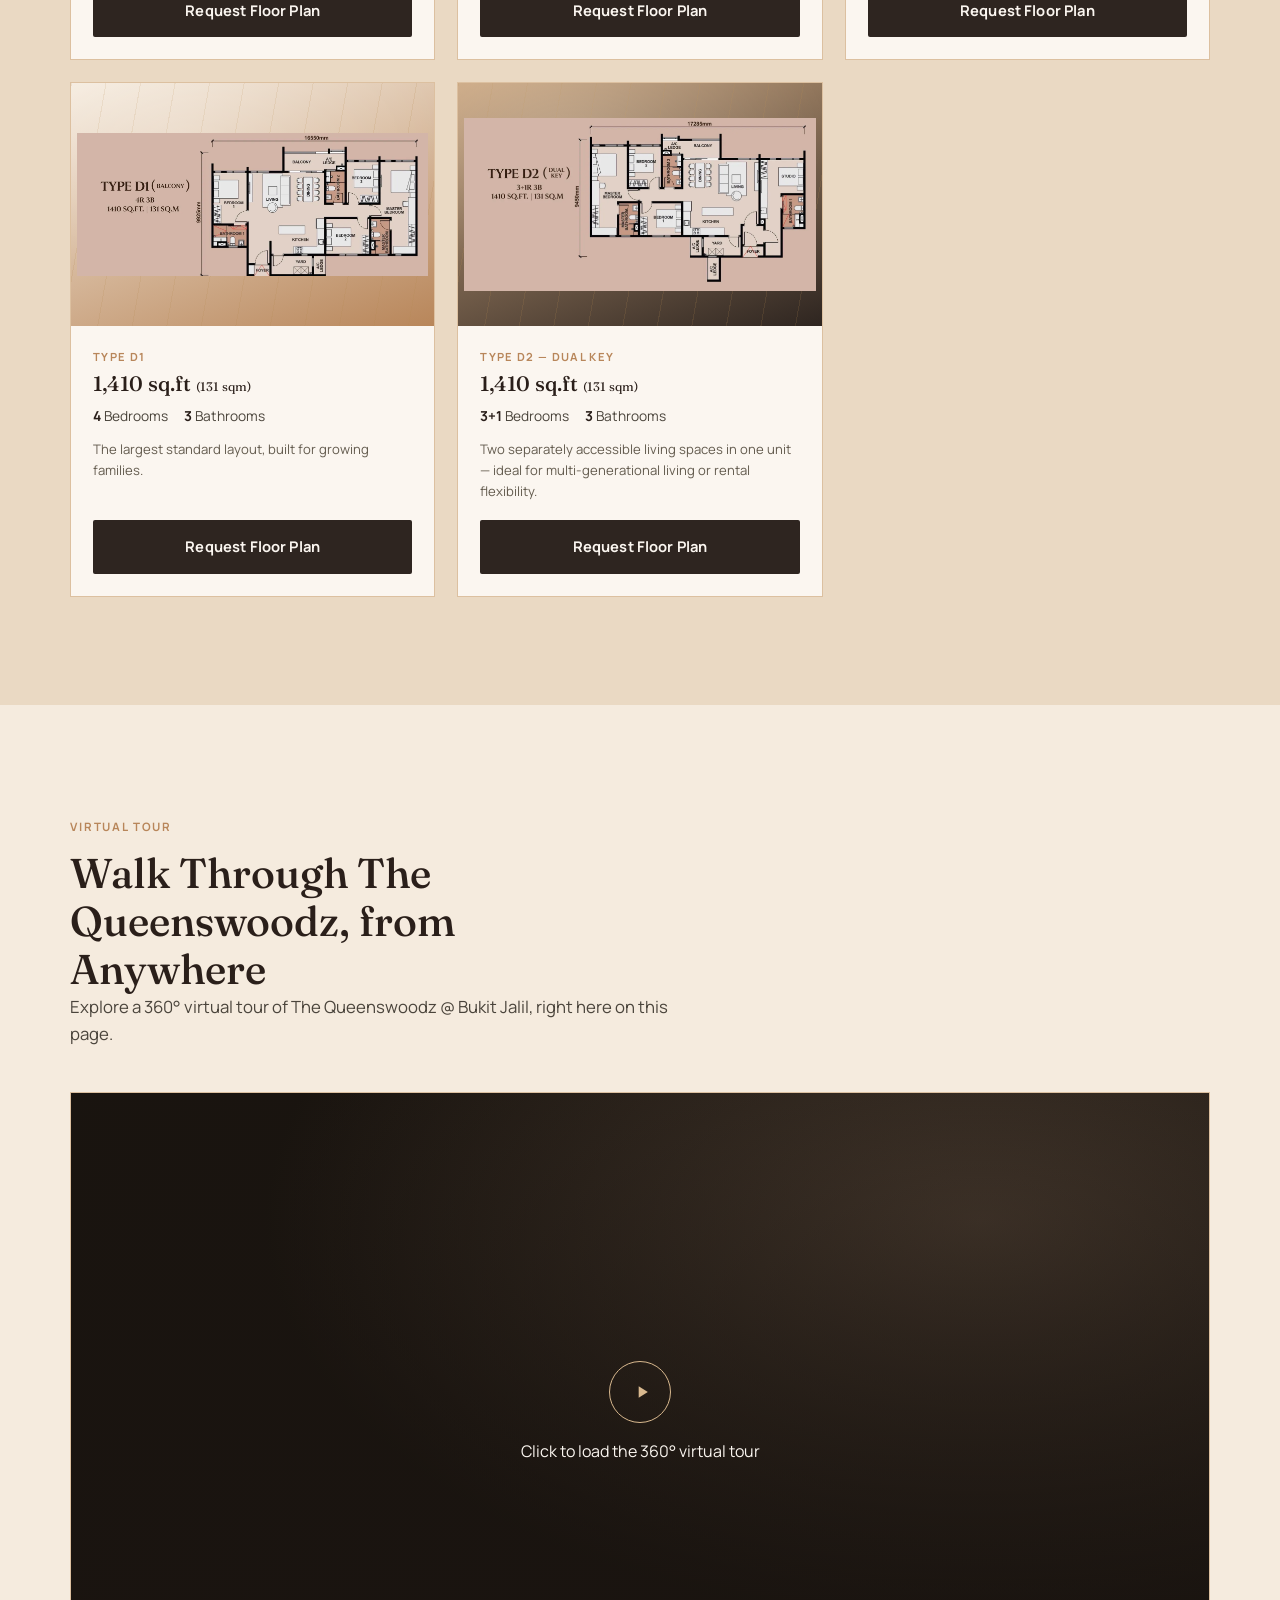
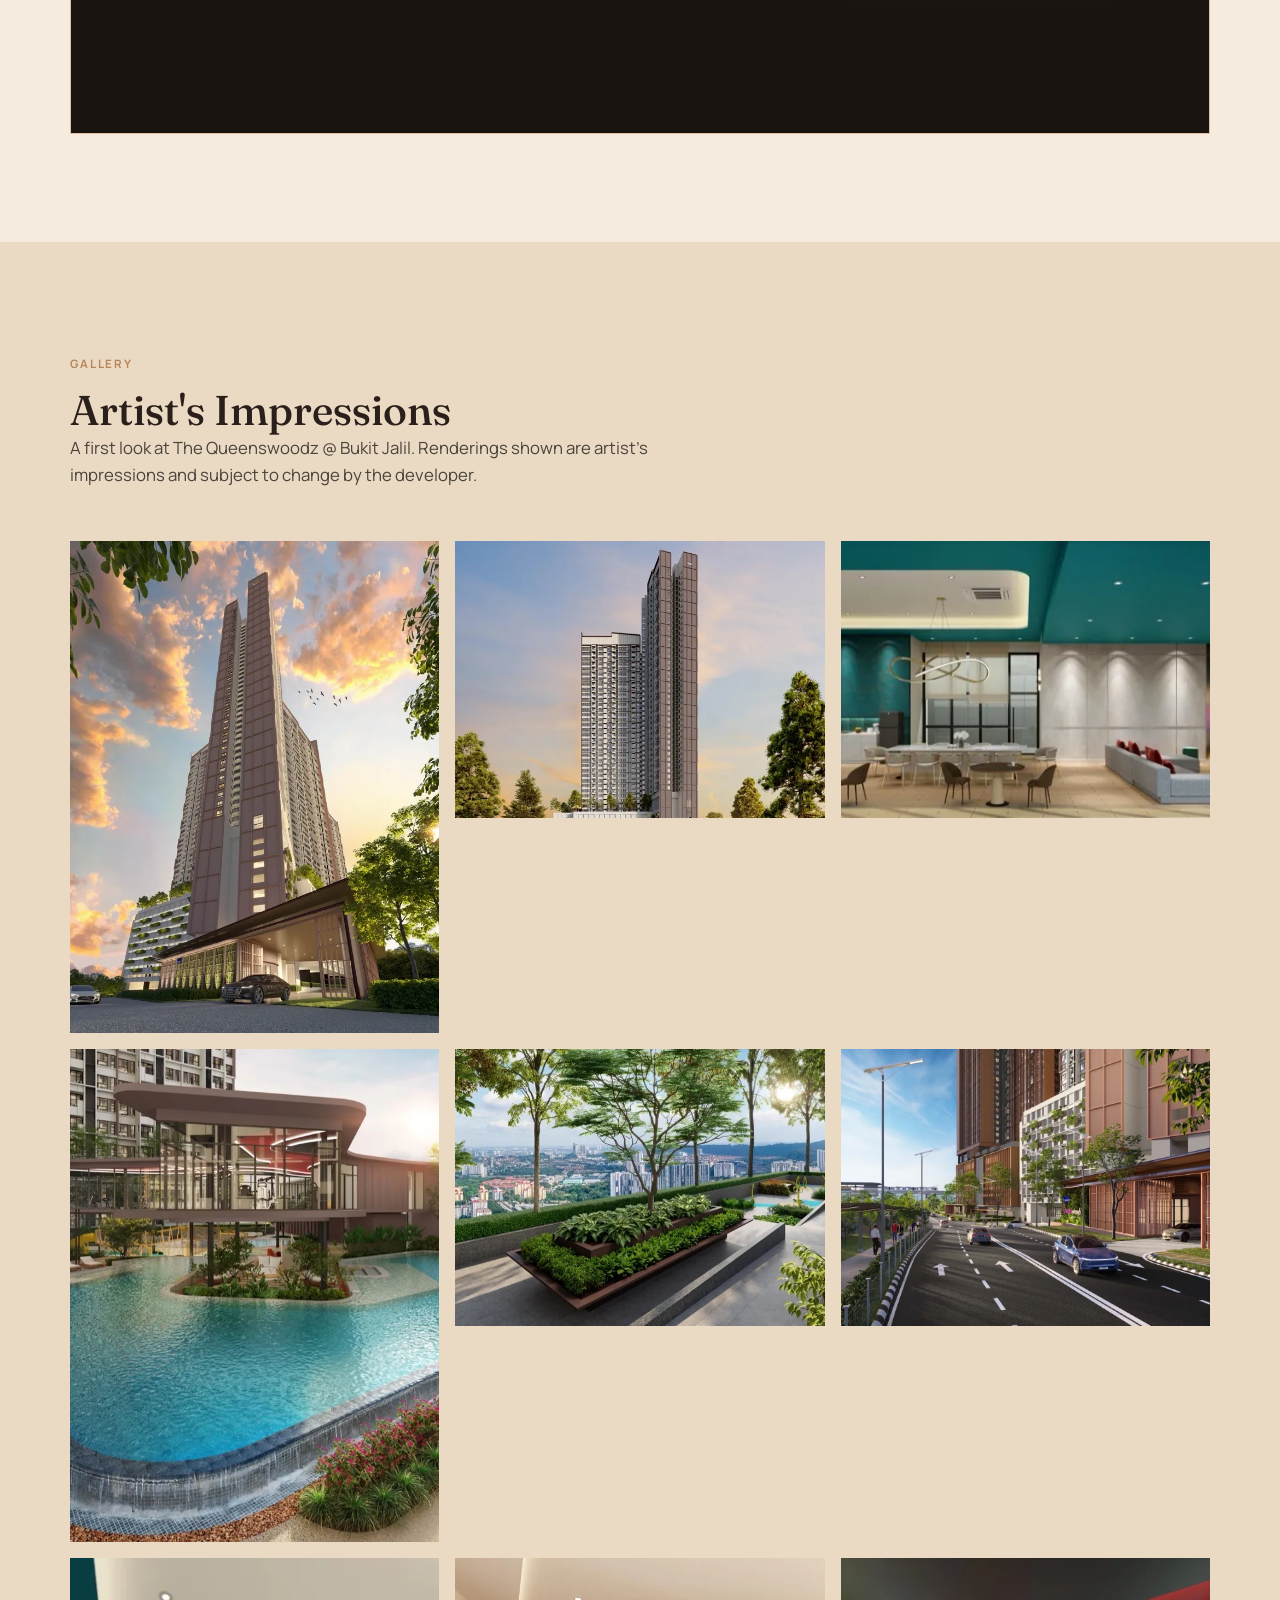
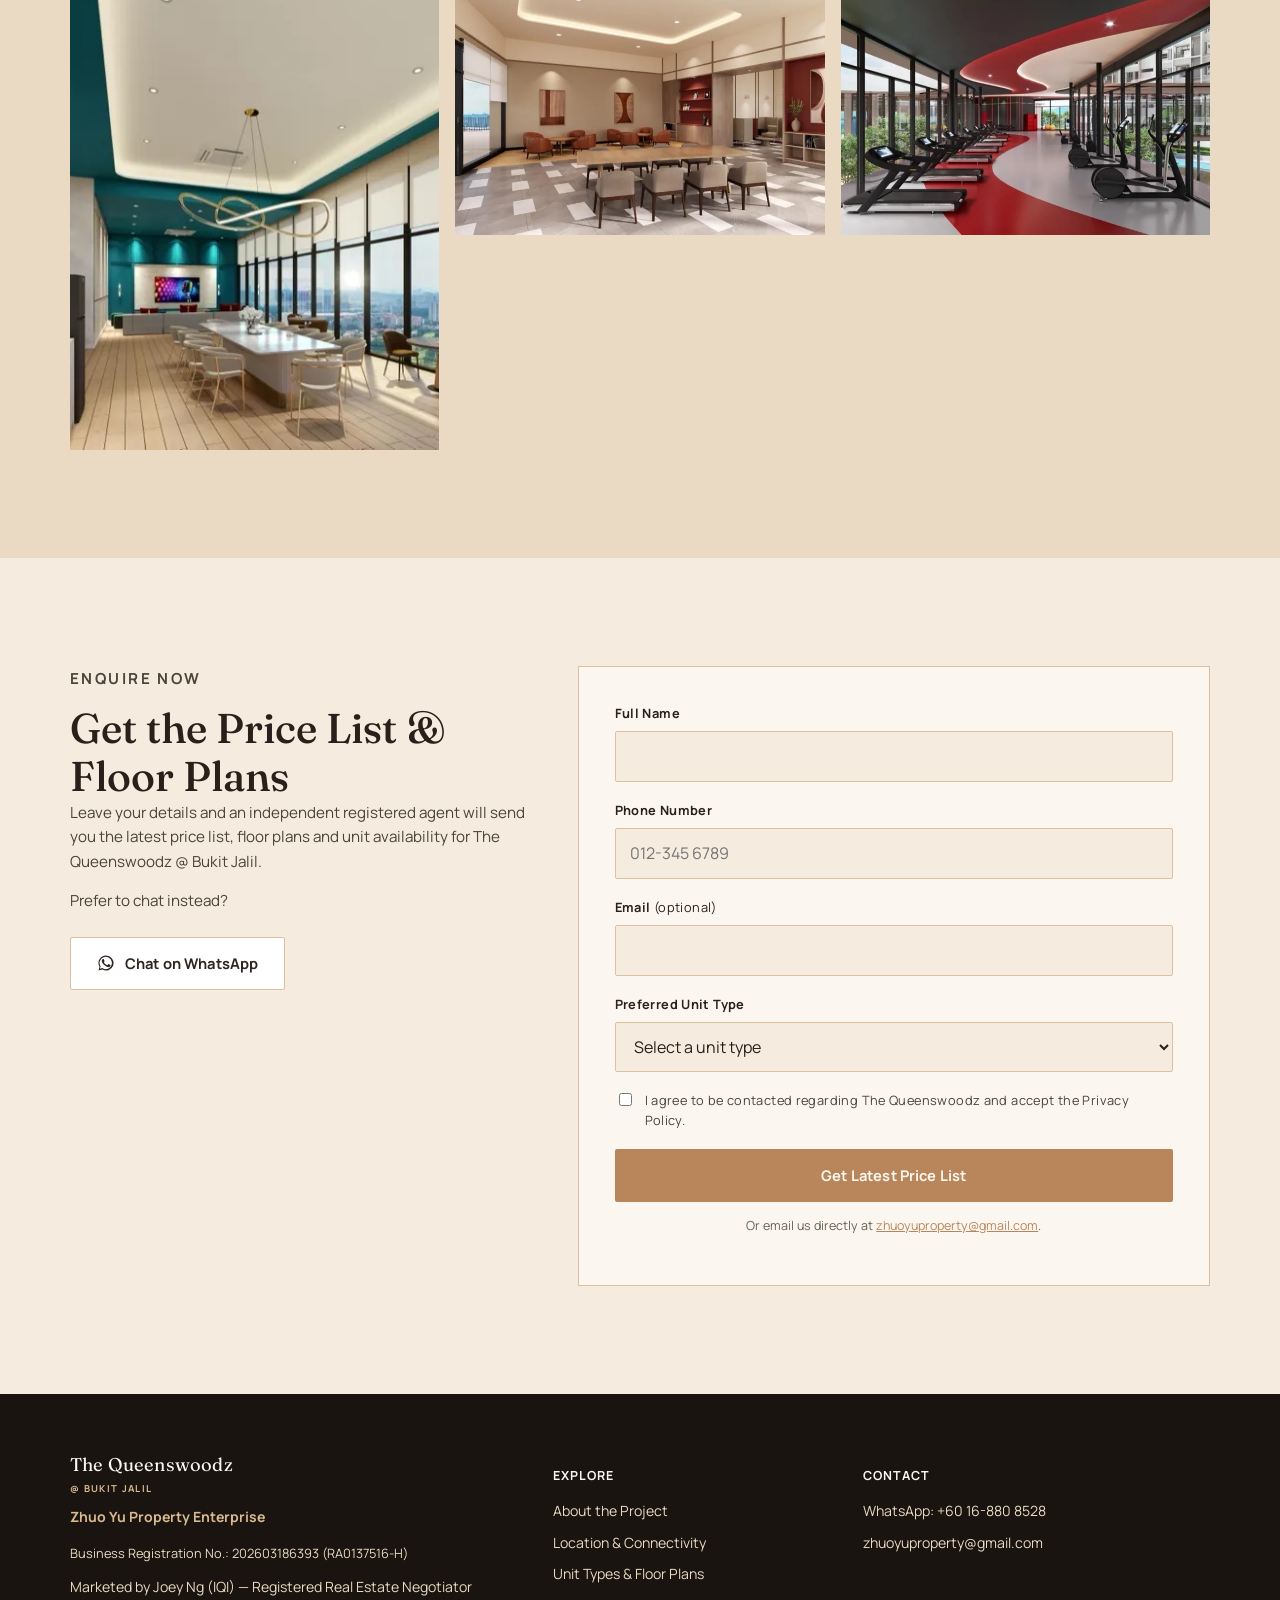
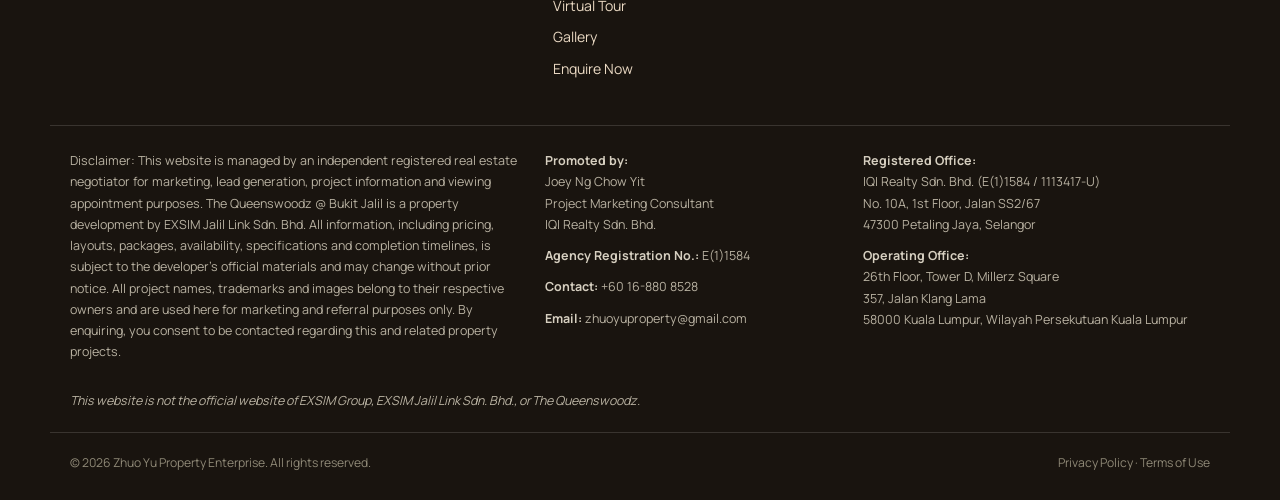
==== commit 3bdaad12: "Add SSM business registration number for Zhuo Yu Property Enterprise" ====
--- a/index.html
+++ b/index.html
@@ -412,6 +412,7 @@
     <div class="footer-brand">
       <p class="brand" style="color:var(--white-warm);">The Queenswoodz<small>@ Bukit Jalil</small></p>
       <p class="footer-agent">Zhuo Yu Property Enterprise</p>
+      <p style="font-size:0.8rem;">Business Registration No.: 202603186393 (RA0137516-H)</p>
       <p>Marketed by Joey Ng (IQI) — Registered Real Estate Negotiator</p>
     </div>
     <div class="footer-links">
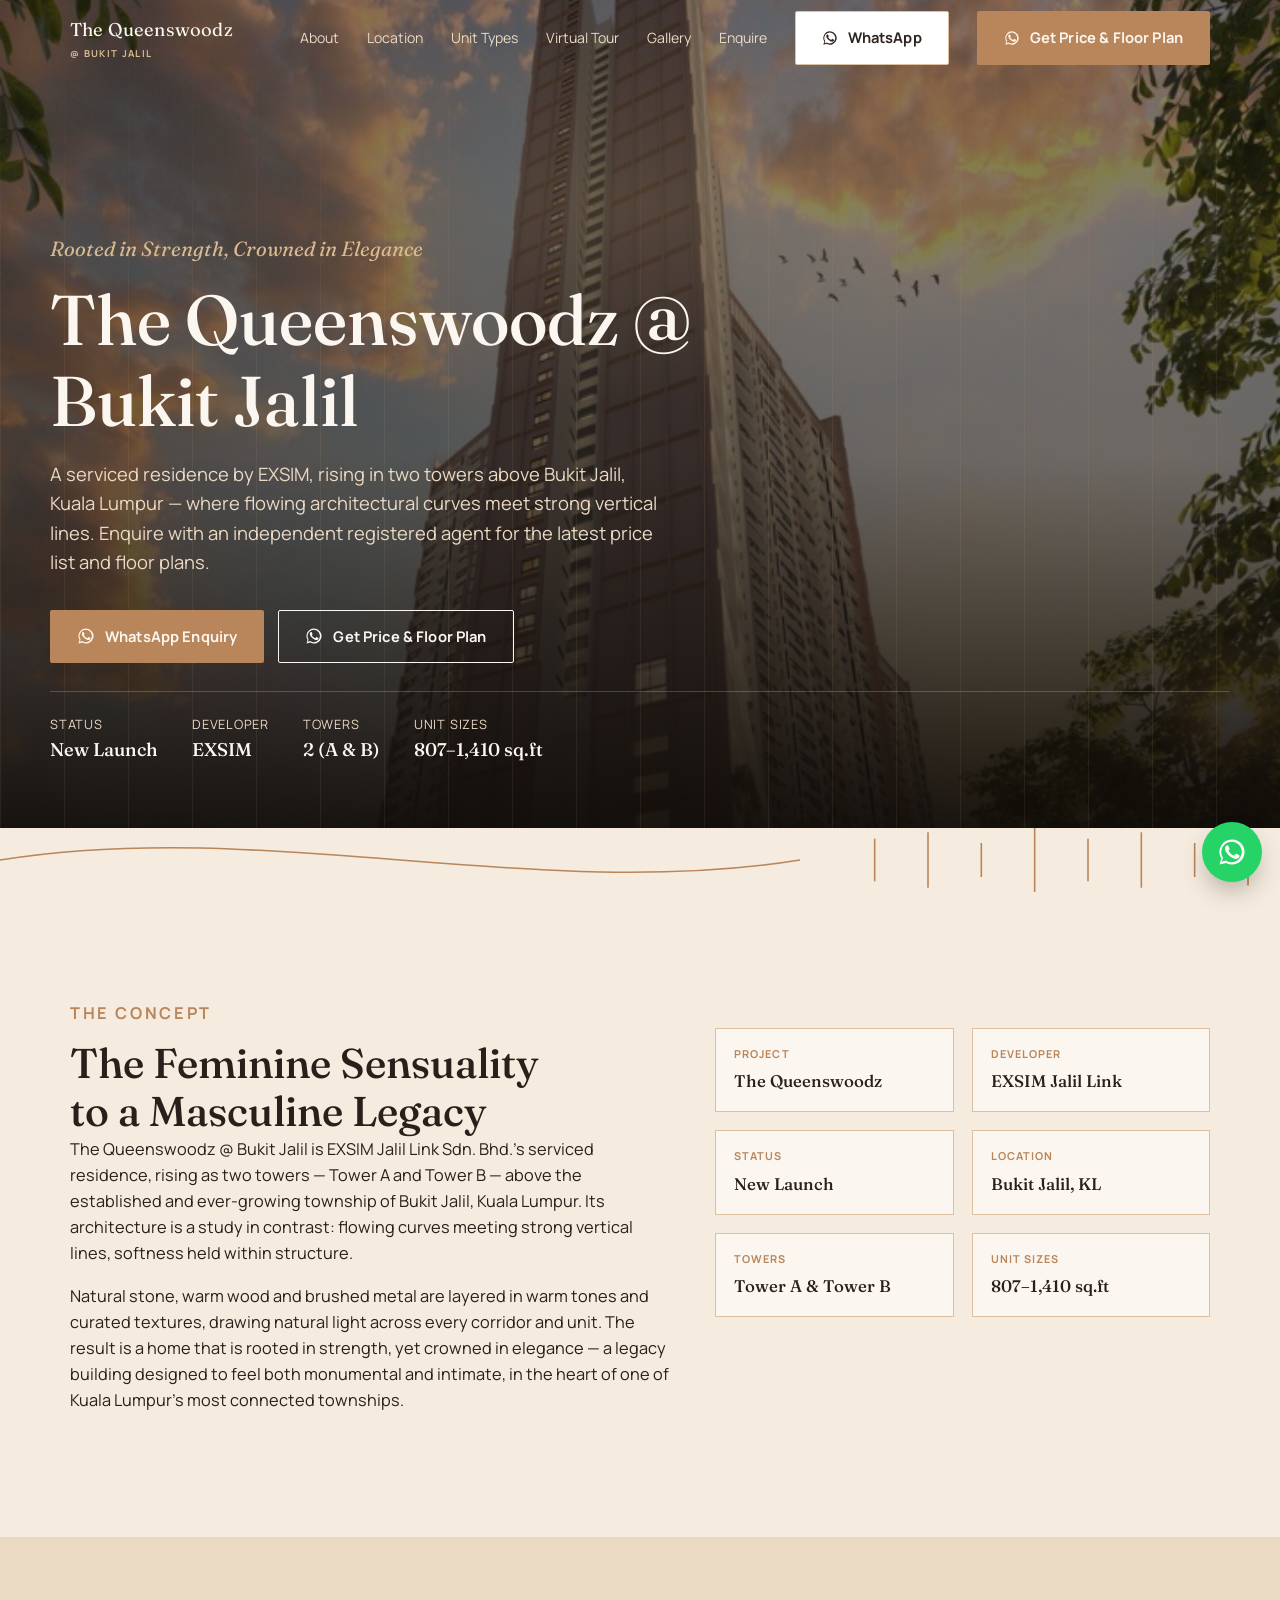
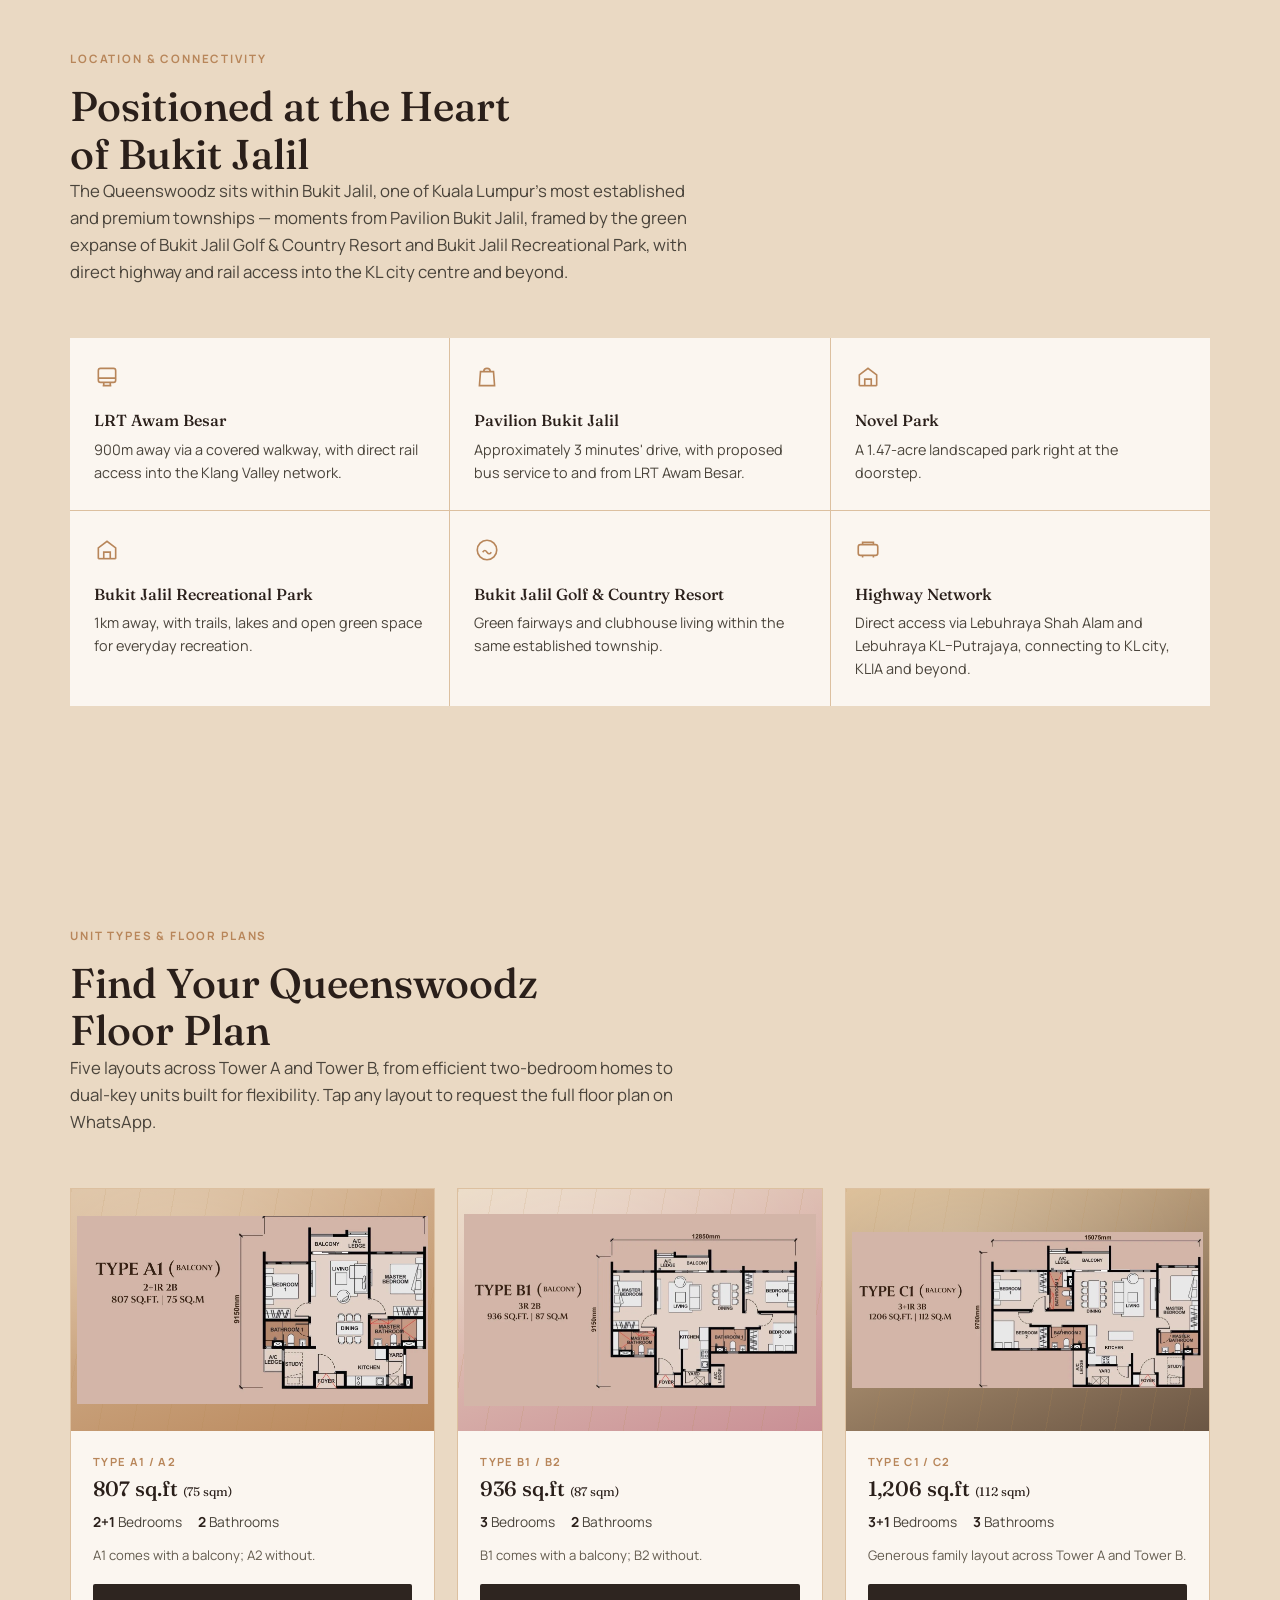
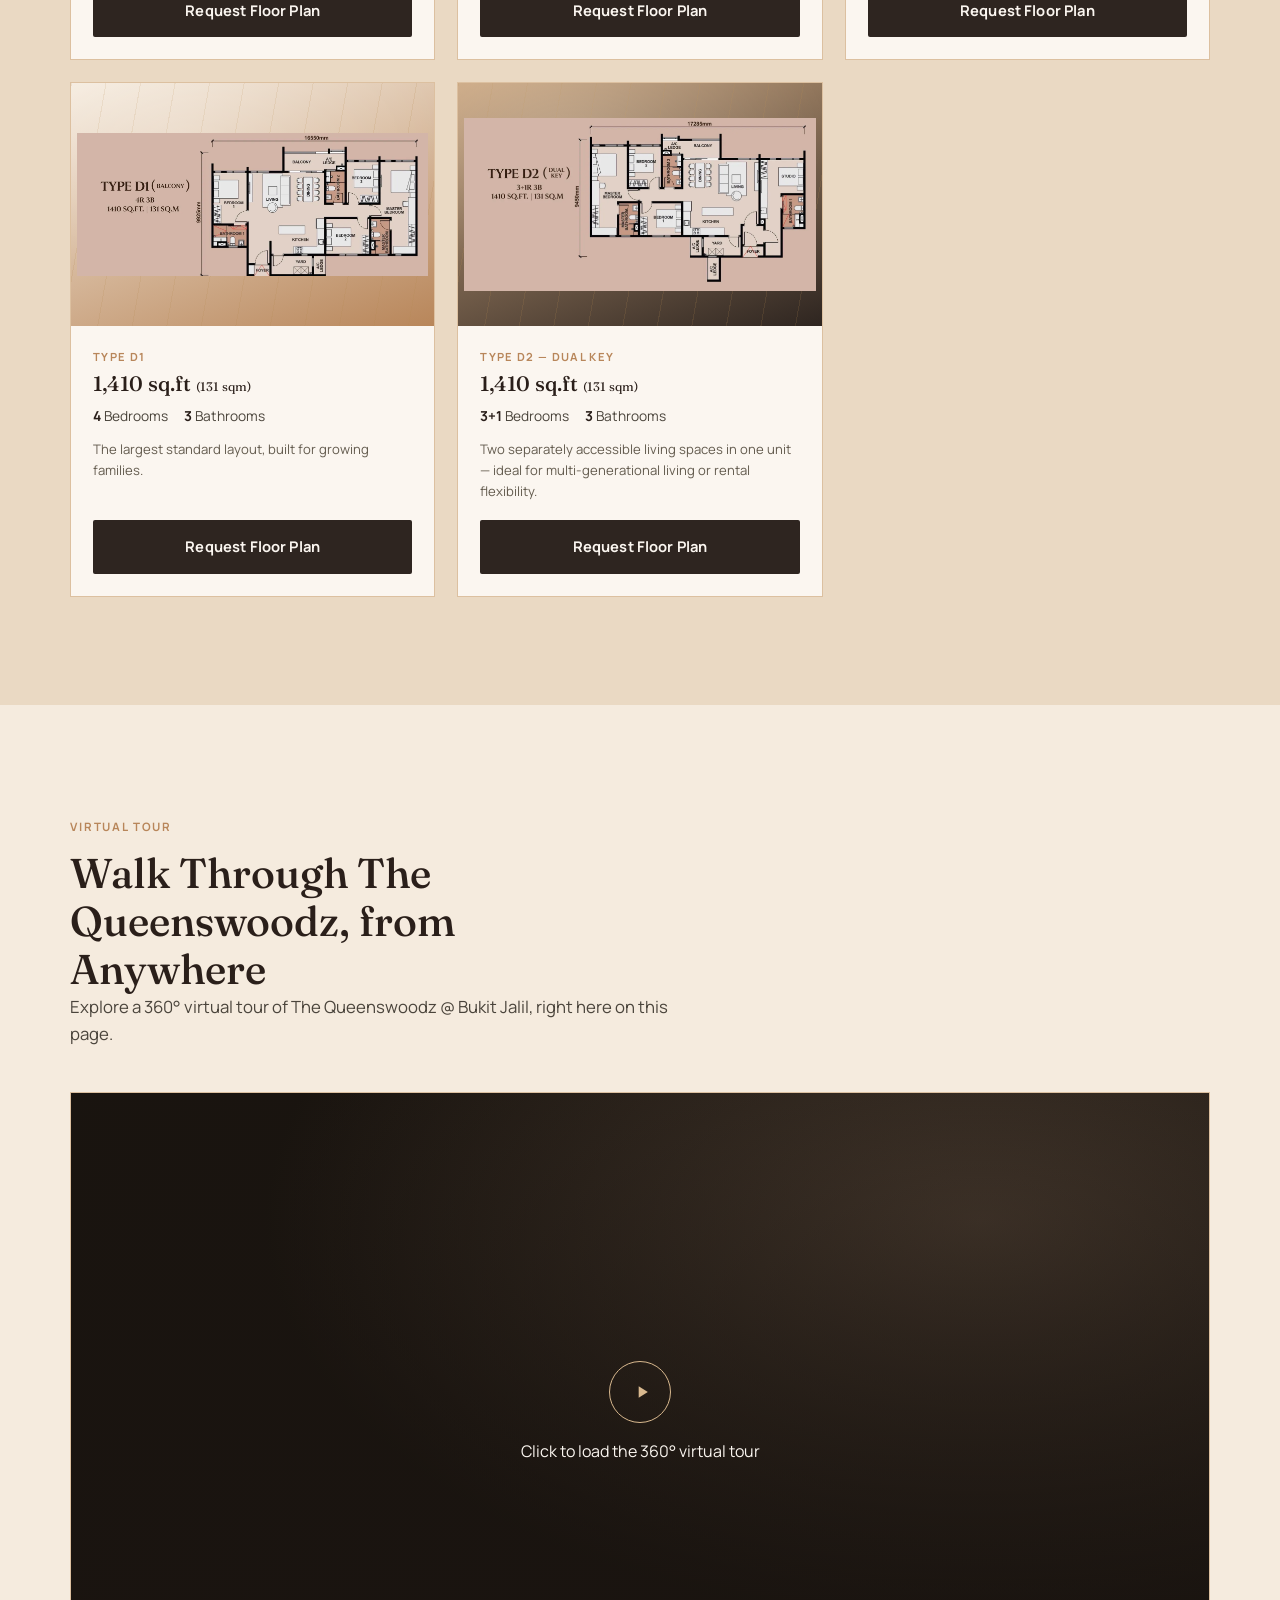
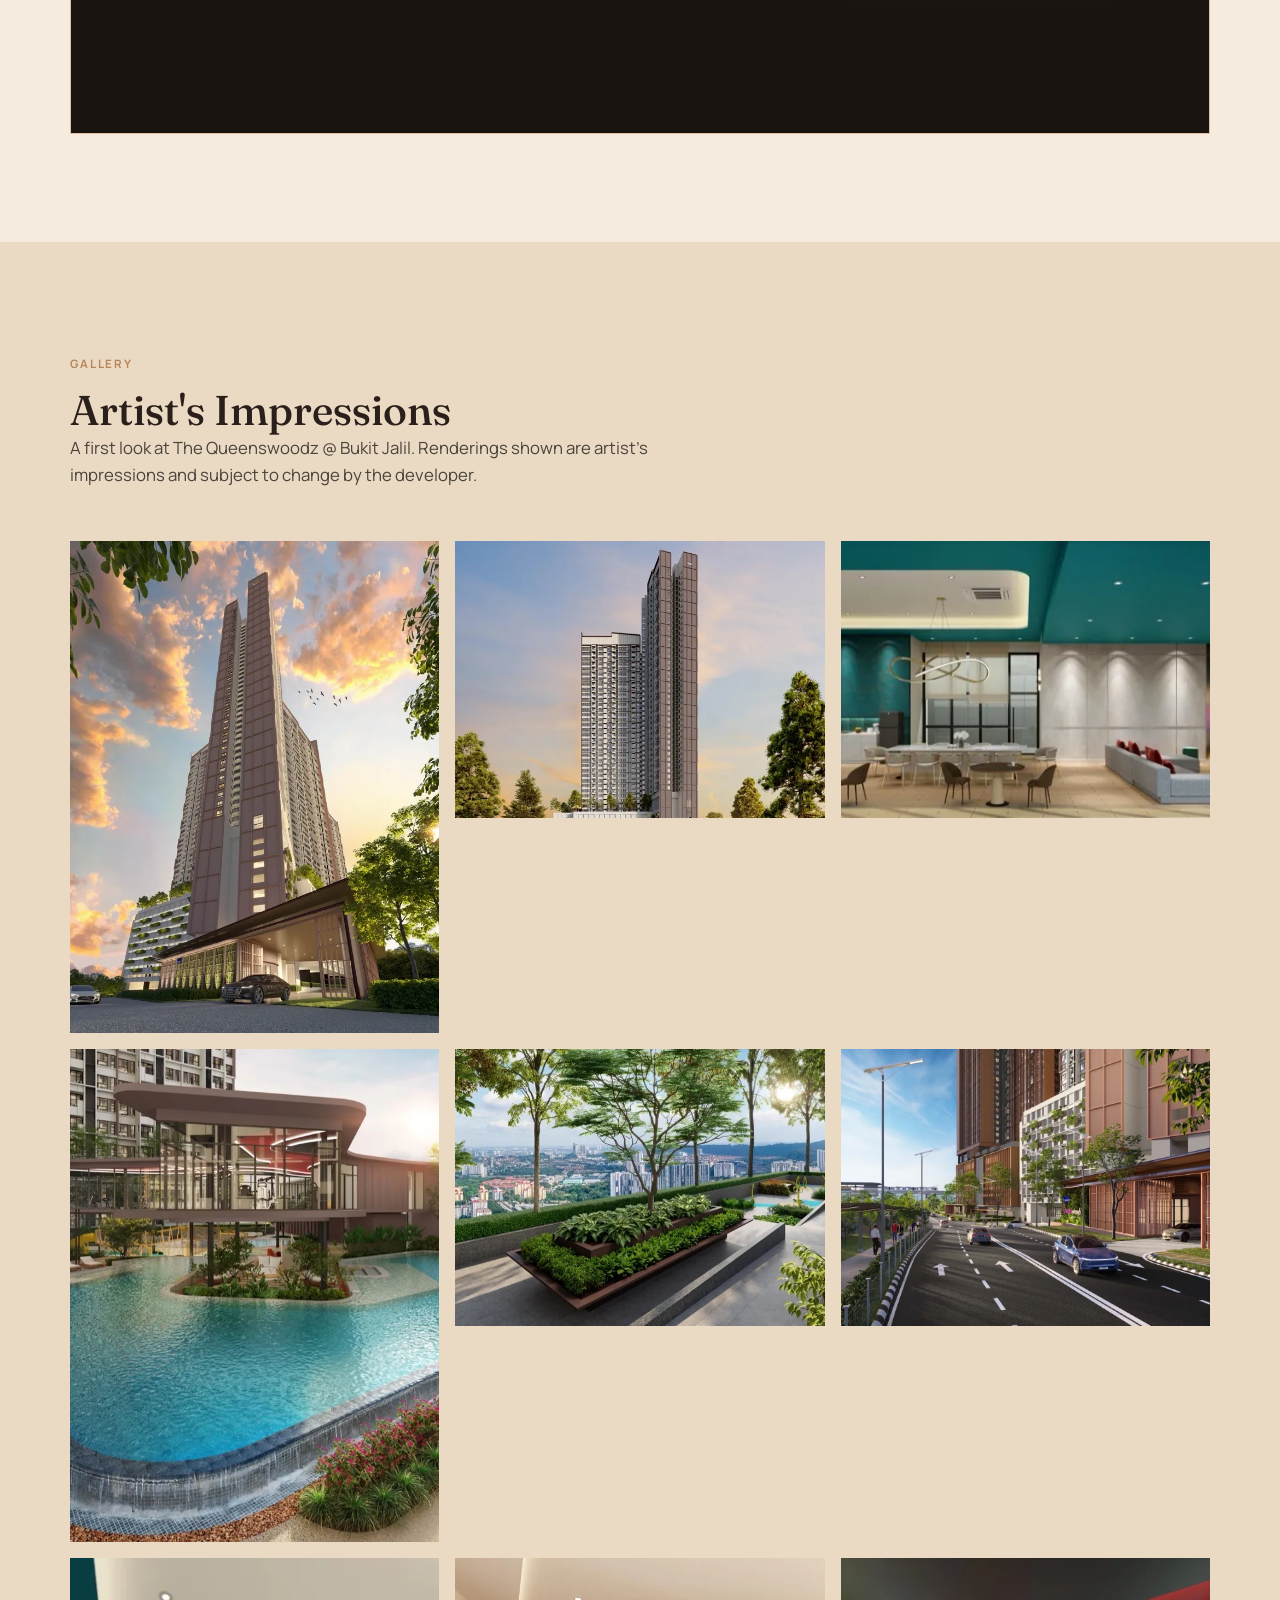
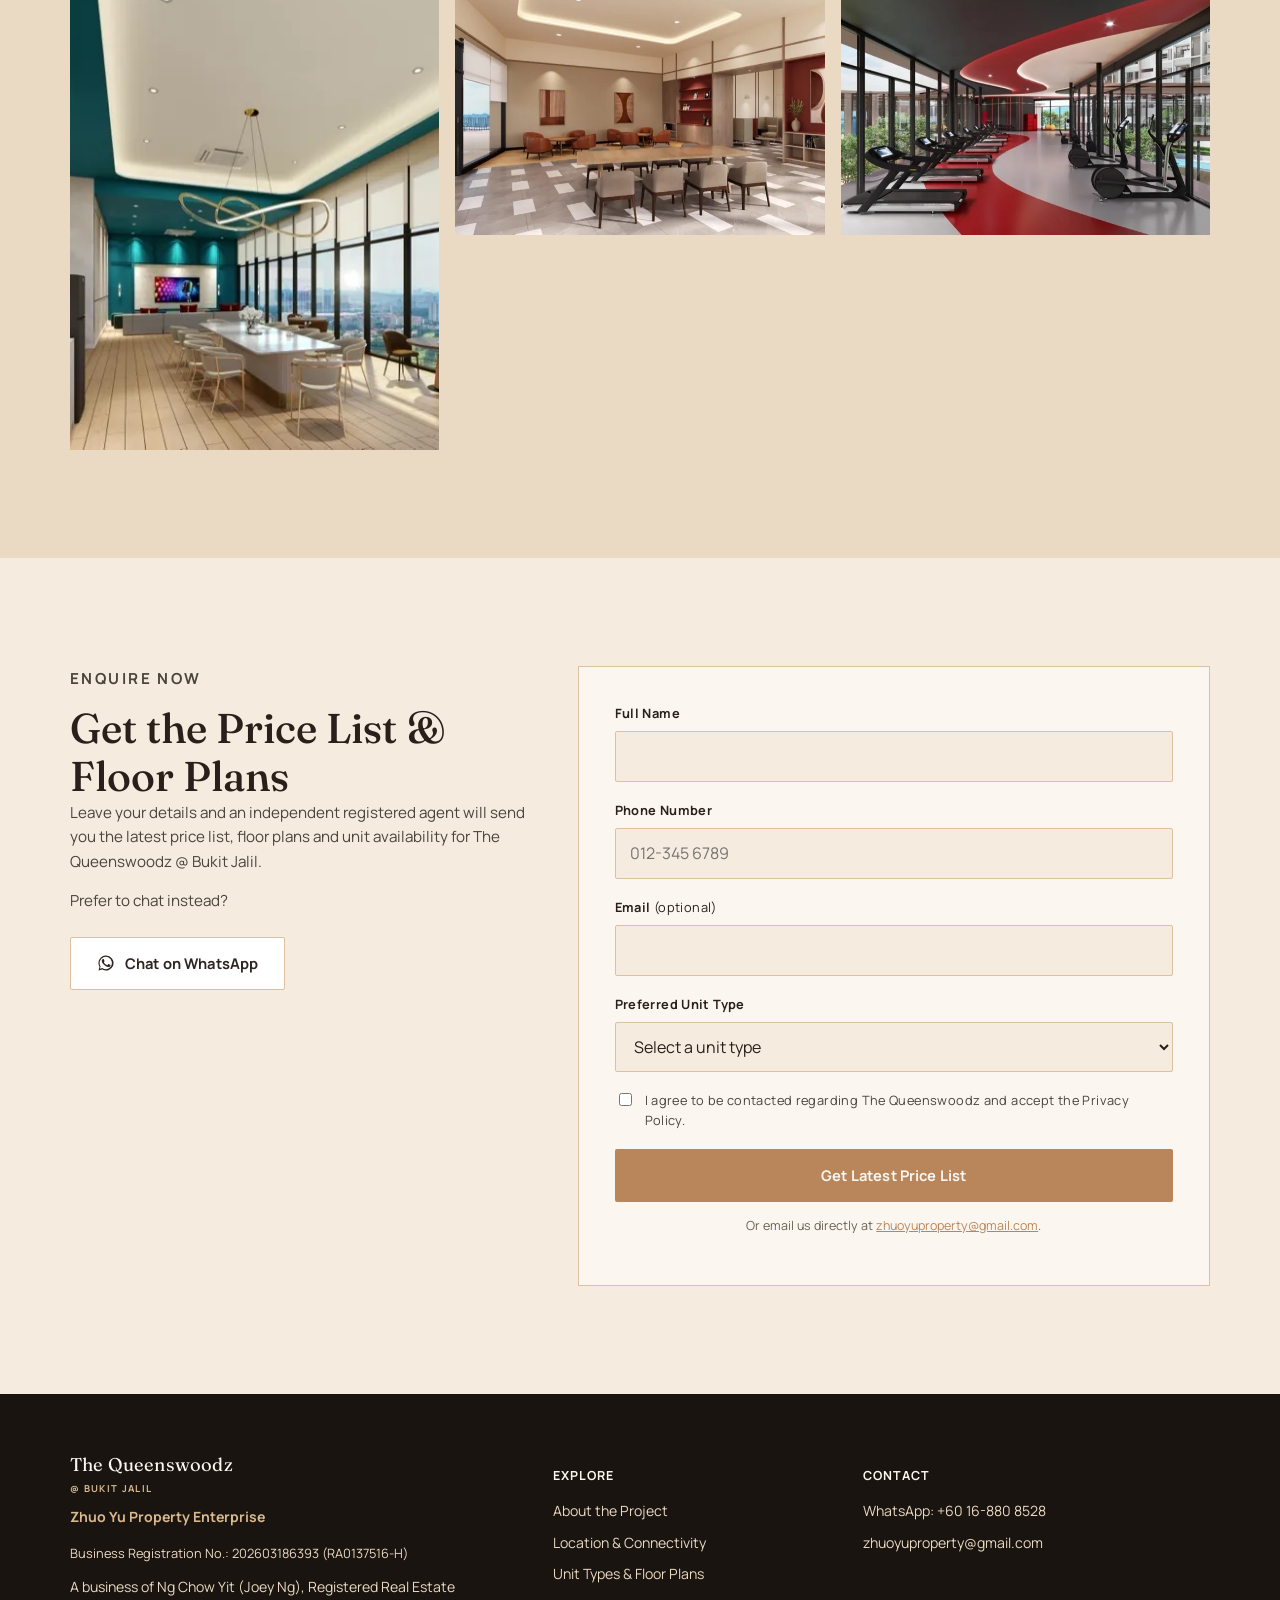
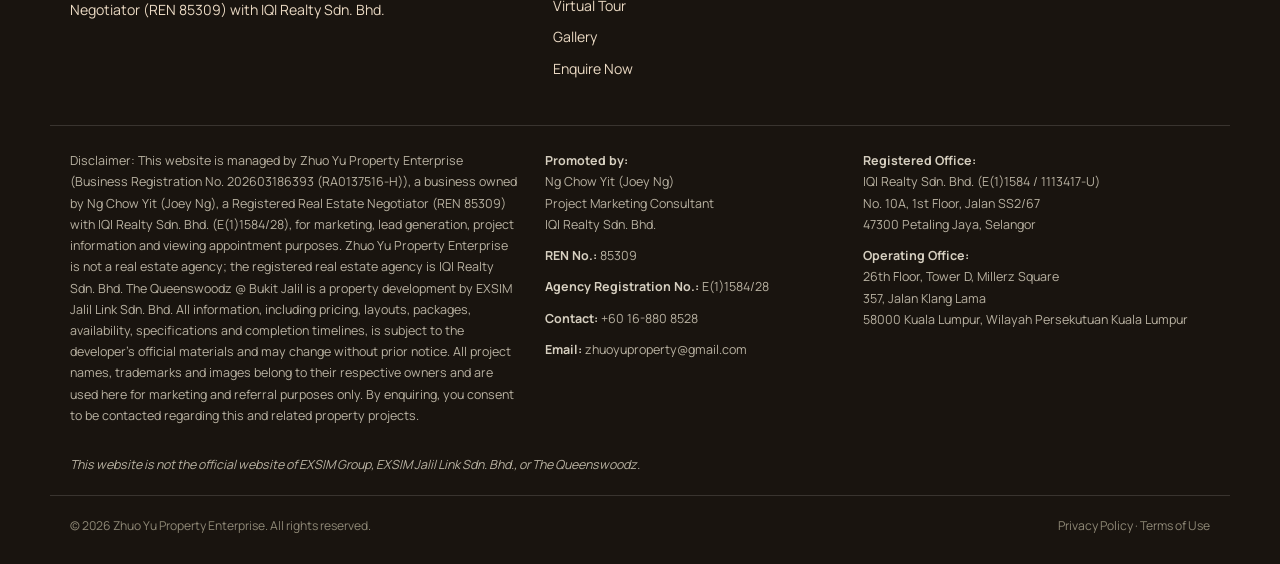
==== commit 60e41e4c: "Add REN number and clarify Zhuo Yu Property Enterprise / IQI relationship Co-Authored-By: Claude Son" ====
--- a/index.html
+++ b/index.html
@@ -66,7 +66,9 @@
       },
       "employee": {
         "@type": "Person",
-        "name": "Joey Ng Chow Yit",
+        "name": "Ng Chow Yit",
+        "alternateName": "Joey Ng",
+        "identifier": "REN 85309",
         "jobTitle": "Project Marketing Consultant"
       }
     },
@@ -413,7 +415,7 @@
       <p class="brand" style="color:var(--white-warm);">The Queenswoodz<small>@ Bukit Jalil</small></p>
       <p class="footer-agent">Zhuo Yu Property Enterprise</p>
       <p style="font-size:0.8rem;">Business Registration No.: 202603186393 (RA0137516-H)</p>
-      <p>Marketed by Joey Ng (IQI) — Registered Real Estate Negotiator</p>
+      <p>A business of Ng Chow Yit (Joey Ng), Registered Real Estate Negotiator (REN 85309) with IQI Realty Sdn. Bhd.</p>
     </div>
     <div class="footer-links">
       <h4>Explore</h4>
@@ -438,11 +440,12 @@
   <div class="container footer-disclaimer">
     <div class="disclaimer-grid">
       <div class="disclaimer-col">
-        <p>Disclaimer: This website is managed by an independent registered real estate negotiator for marketing, lead generation, project information and viewing appointment purposes. The Queenswoodz @ Bukit Jalil is a property development by EXSIM Jalil Link Sdn. Bhd. All information, including pricing, layouts, packages, availability, specifications and completion timelines, is subject to the developer's official materials and may change without prior notice. All project names, trademarks and images belong to their respective owners and are used here for marketing and referral purposes only. By enquiring, you consent to be contacted regarding this and related property projects.</p>
+        <p>Disclaimer: This website is managed by Zhuo Yu Property Enterprise (Business Registration No. 202603186393 (RA0137516-H)), a business owned by Ng Chow Yit (Joey Ng), a Registered Real Estate Negotiator (REN 85309) with IQI Realty Sdn. Bhd. (E(1)1584/28), for marketing, lead generation, project information and viewing appointment purposes. Zhuo Yu Property Enterprise is not a real estate agency; the registered real estate agency is IQI Realty Sdn. Bhd. The Queenswoodz @ Bukit Jalil is a property development by EXSIM Jalil Link Sdn. Bhd. All information, including pricing, layouts, packages, availability, specifications and completion timelines, is subject to the developer's official materials and may change without prior notice. All project names, trademarks and images belong to their respective owners and are used here for marketing and referral purposes only. By enquiring, you consent to be contacted regarding this and related property projects.</p>
       </div>
       <div class="disclaimer-col">
-        <p><strong>Promoted by:</strong><br>Joey Ng Chow Yit<br>Project Marketing Consultant<br>IQI Realty Sdn. Bhd.</p>
-        <p><strong>Agency Registration No.:</strong> E(1)1584</p>
+        <p><strong>Promoted by:</strong><br>Ng Chow Yit (Joey Ng)<br>Project Marketing Consultant<br>IQI Realty Sdn. Bhd.</p>
+        <p><strong>REN No.:</strong> 85309</p>
+        <p><strong>Agency Registration No.:</strong> E(1)1584/28</p>
         <p><strong>Contact:</strong> +60 16-880 8528</p>
         <p><strong>Email:</strong> zhuoyuproperty@gmail.com</p>
       </div>
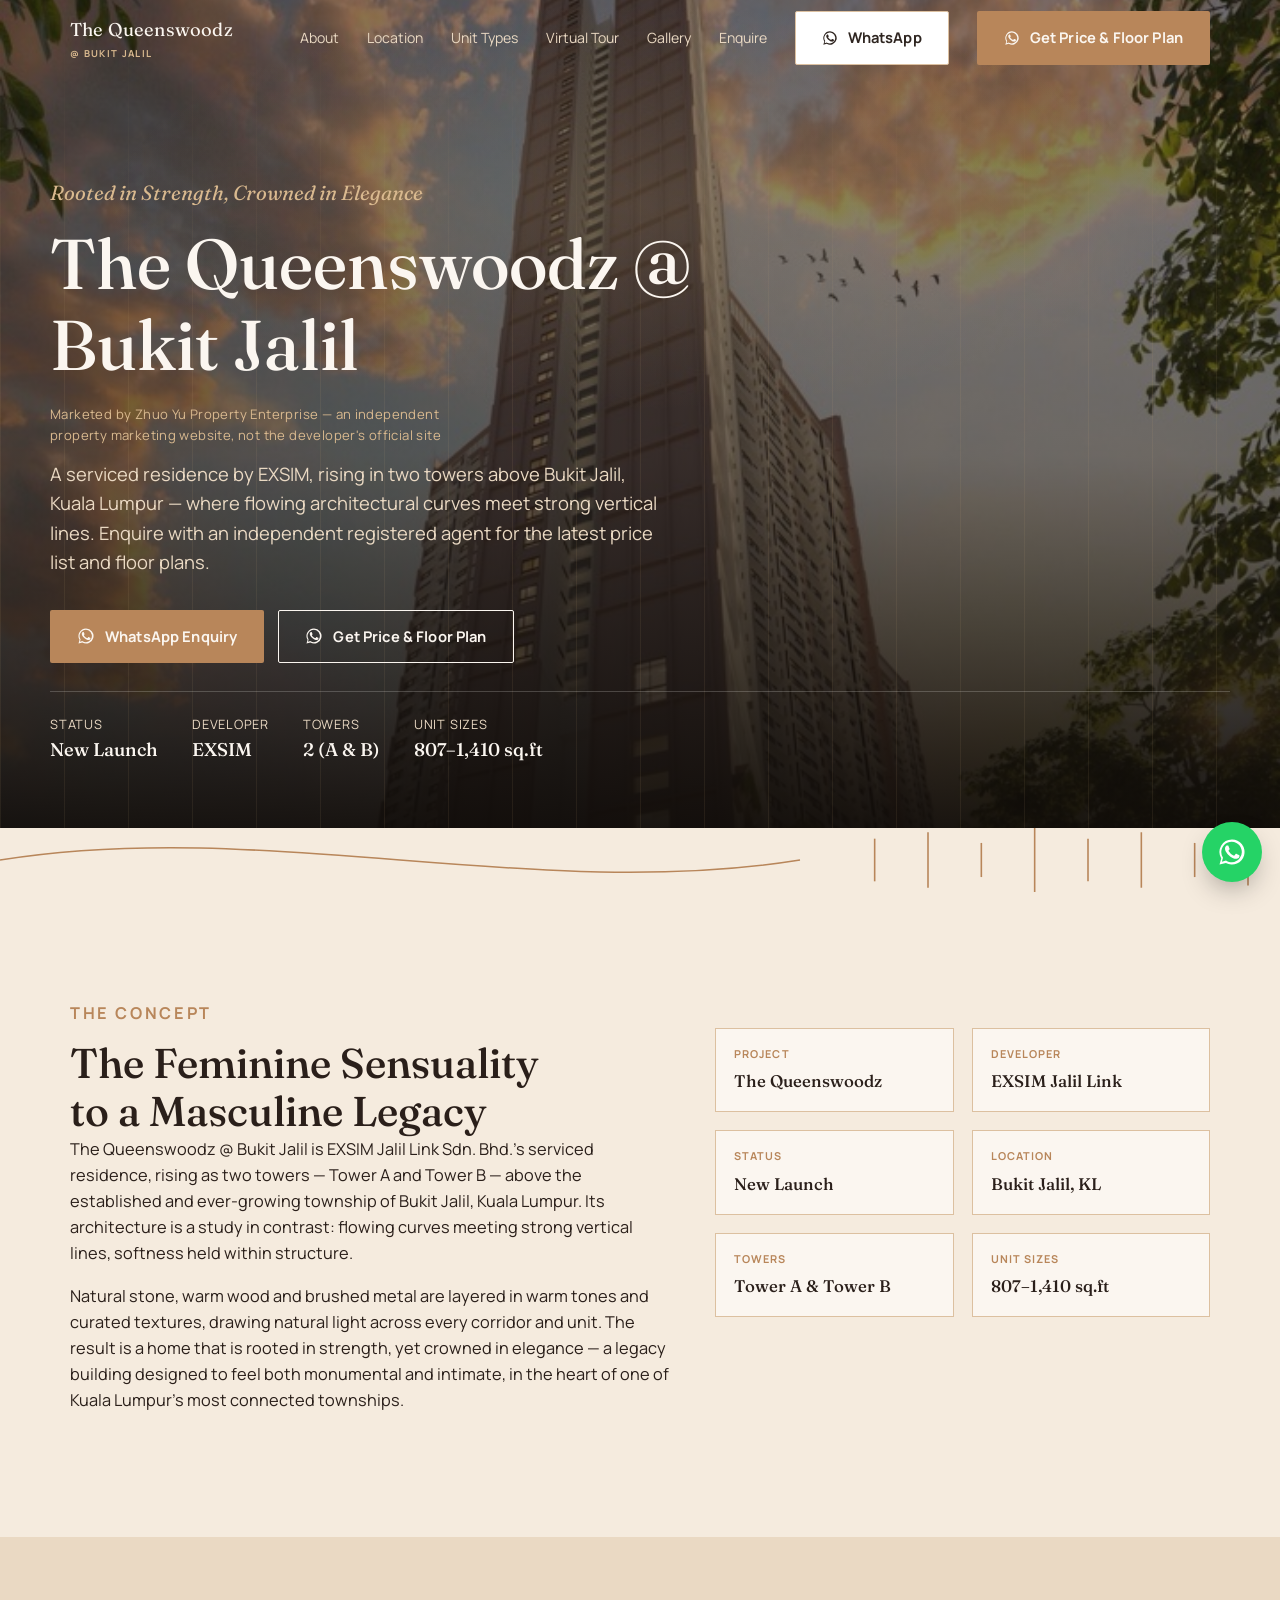
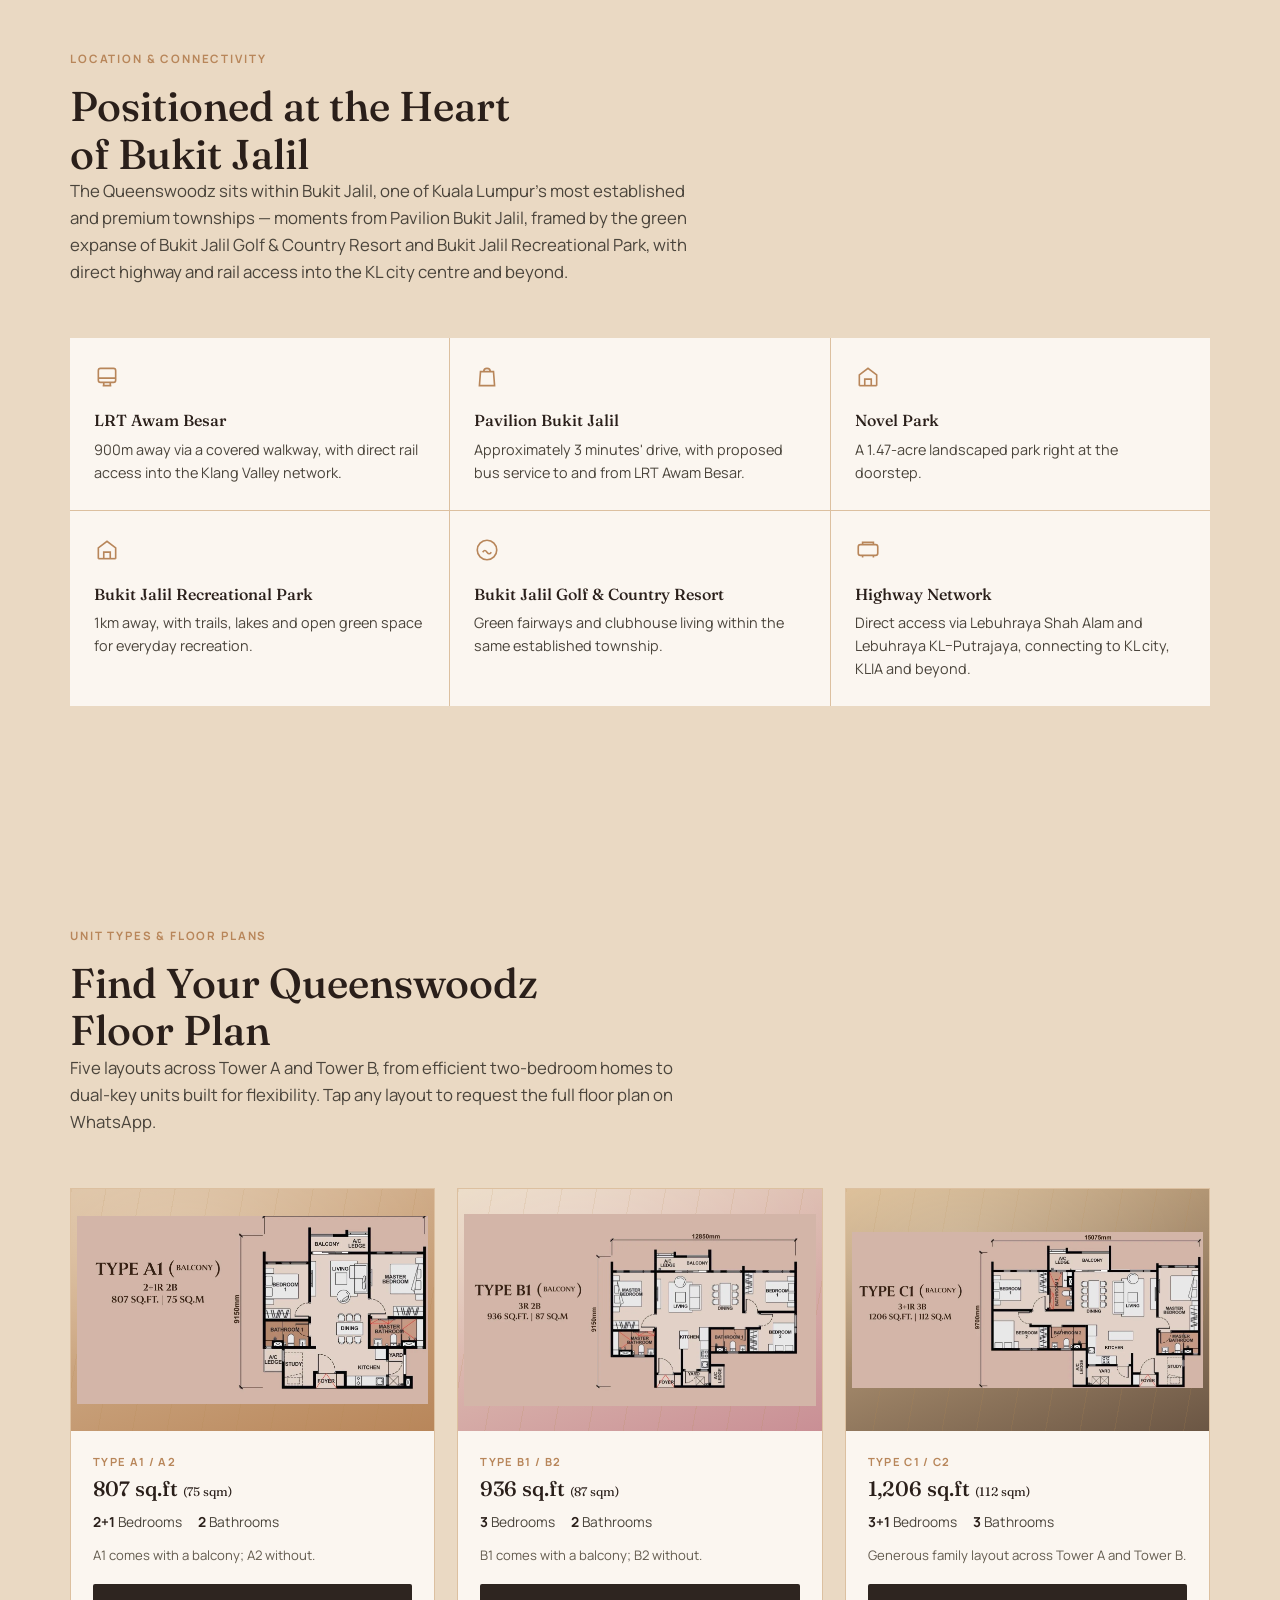
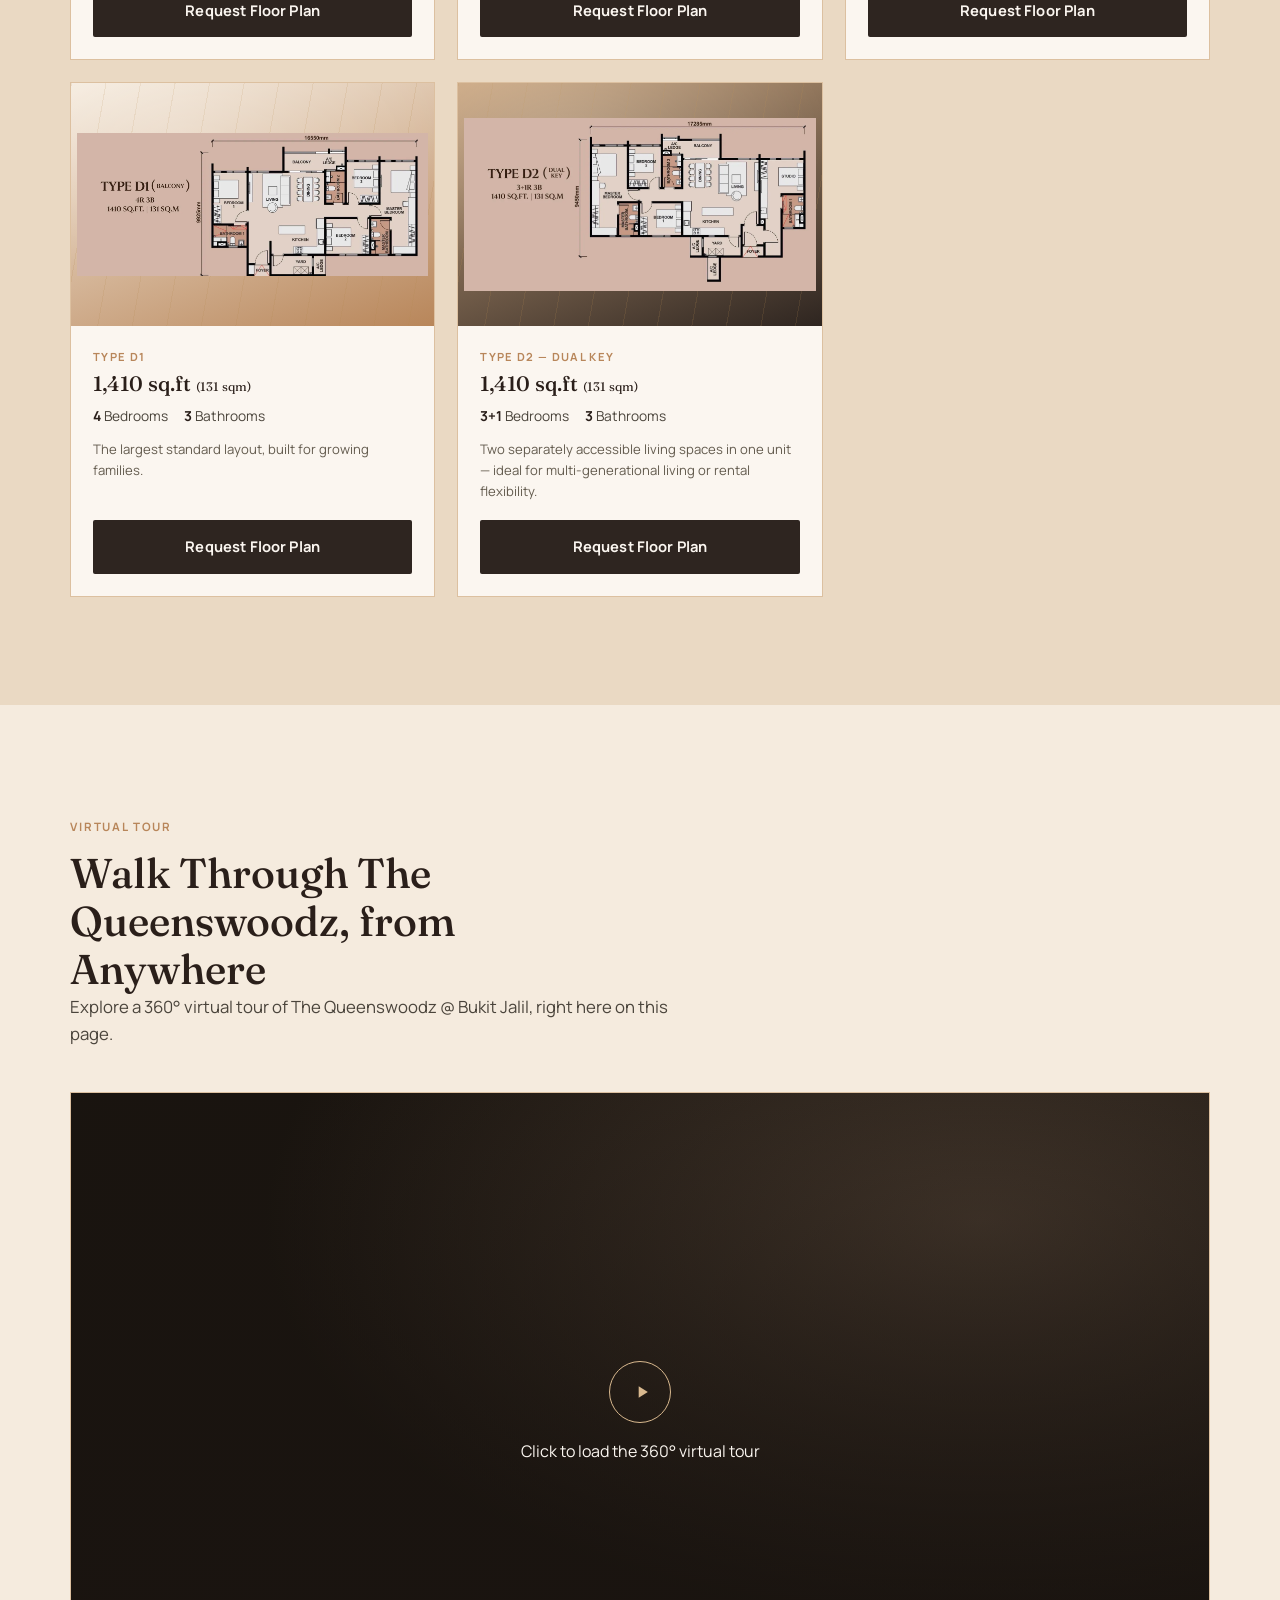
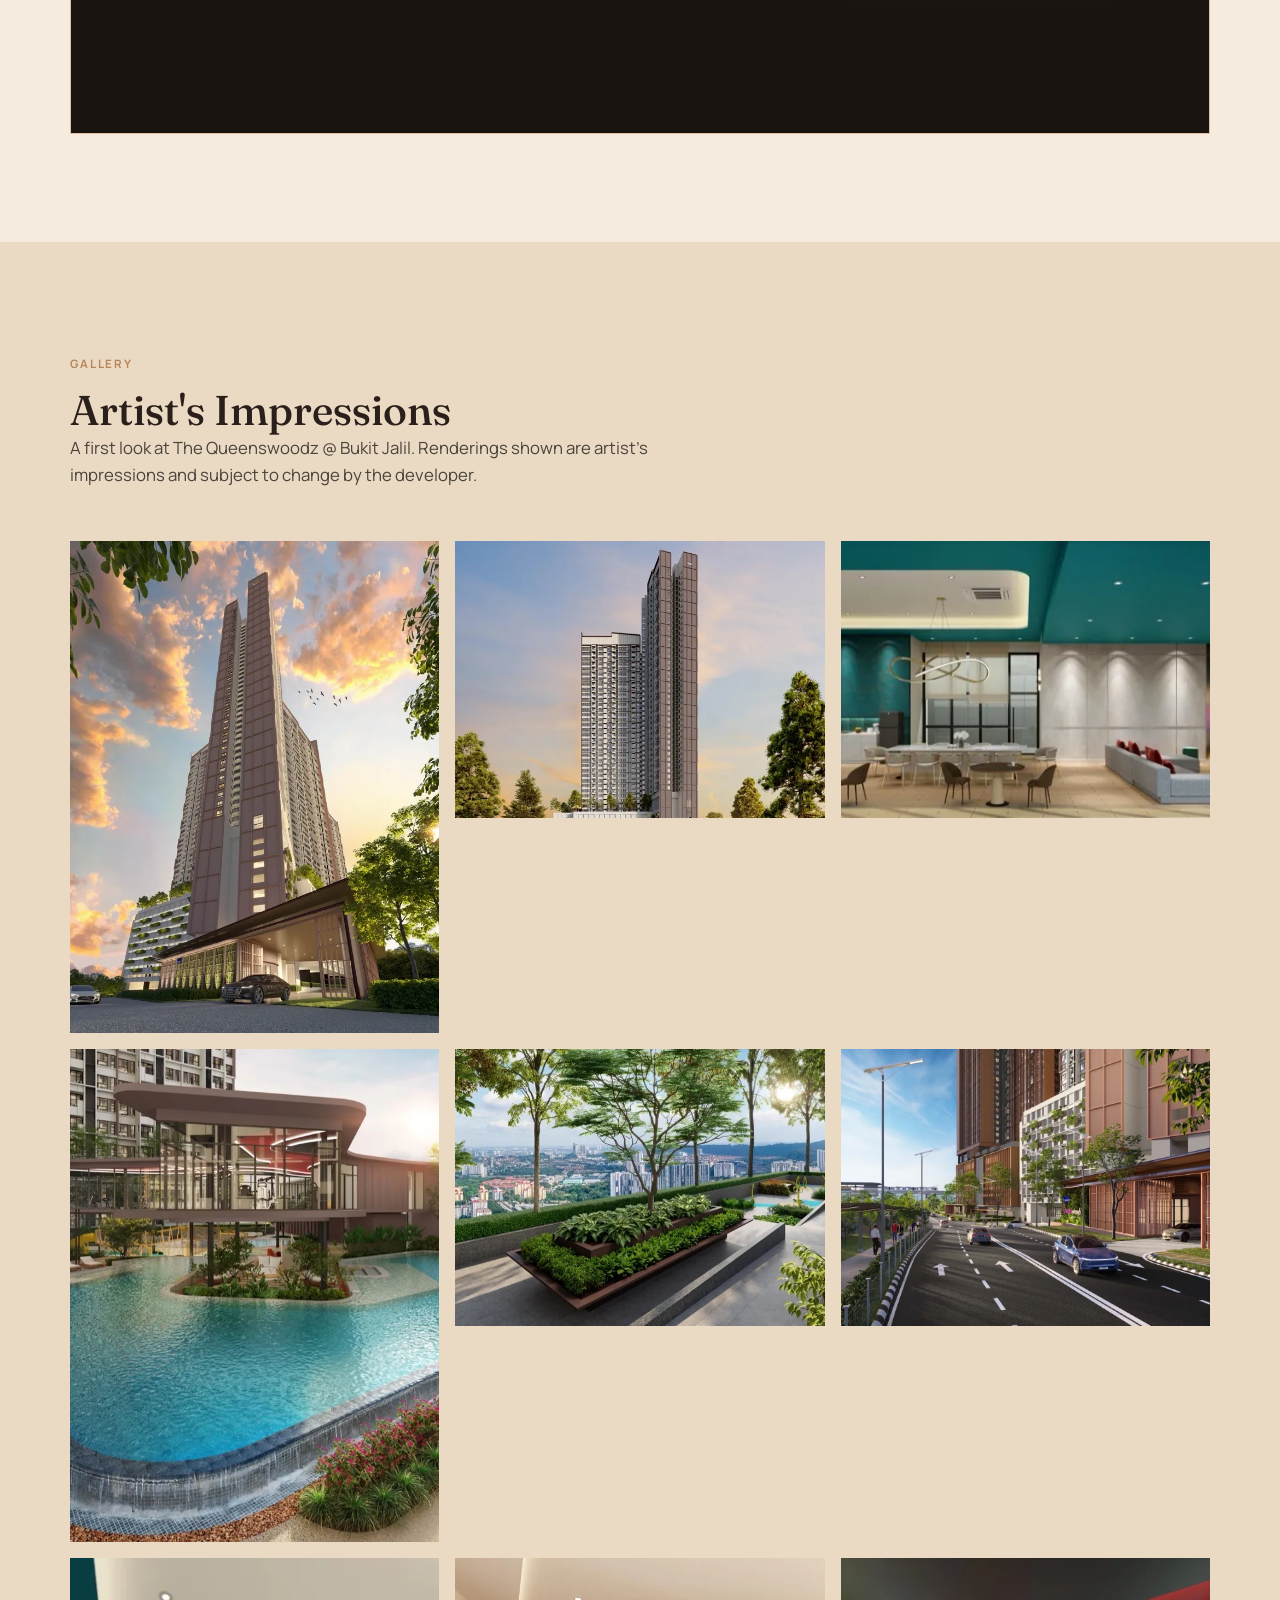
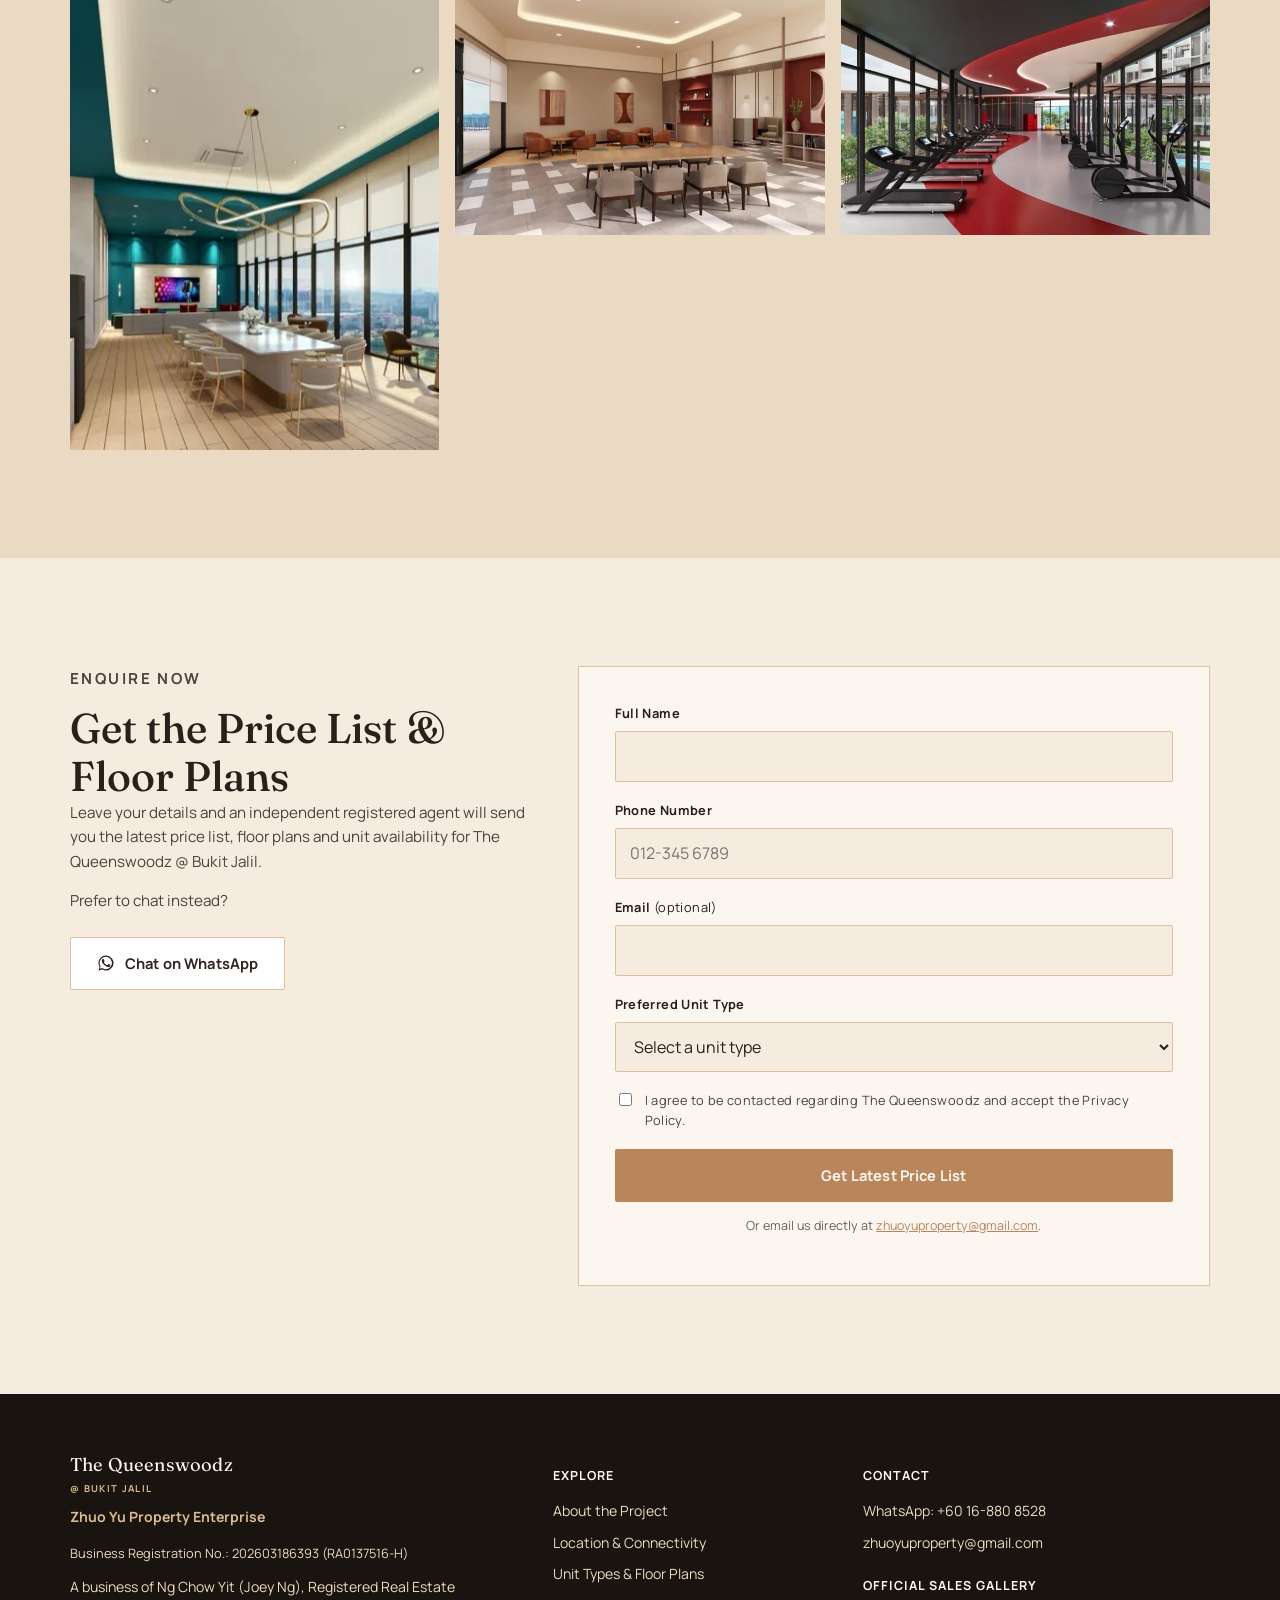
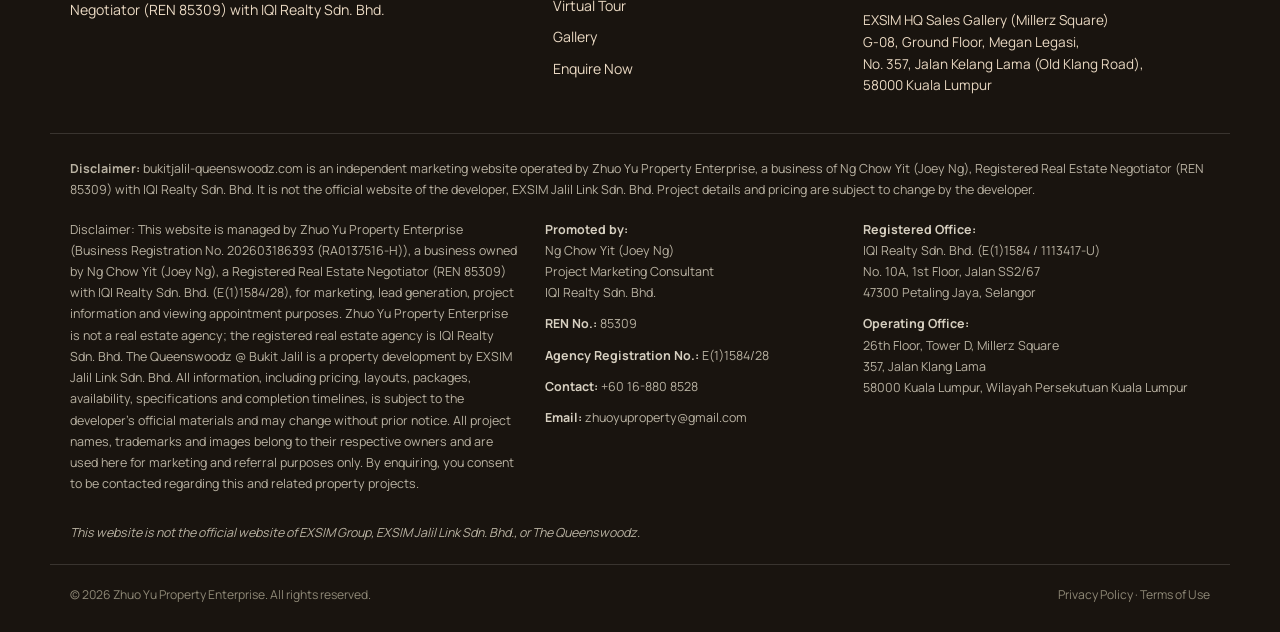
==== commit 9042c3cd: "Add marketer banner in hero, explicit footer disclaimer, and official sales gallery address Co-Autho" ====
--- a/index.html
+++ b/index.html
@@ -148,6 +148,7 @@
   <div class="container hero-content">
     <p class="hero-tagline">Rooted in Strength, Crowned in Elegance</p>
     <h1>The Queenswoodz <span aria-hidden="true">@</span><span class="visually-hidden">at</span> Bukit Jalil</h1>
+    <p class="hero-marketed">Marketed by Zhuo Yu Property Enterprise &mdash; an independent property marketing website, not the developer's official site</p>
     <p class="hero-sub">A serviced residence by EXSIM, rising in two towers above Bukit Jalil, Kuala Lumpur — where flowing architectural curves meet strong vertical lines. Enquire with an independent registered agent for the latest price list and floor plans.</p>
     <div class="hero-ctas">
       <a class="btn btn-gold" data-wa-msg="Hi, I'm interested in The Queenswoodz @ Bukit Jalil. Please send me the price and floor plans." target="_blank" rel="noopener">
@@ -434,10 +435,13 @@
         <li><a data-wa-msg="Hi, I'd like more information about The Queenswoodz @ Bukit Jalil." target="_blank" rel="noopener">WhatsApp: +60 16-880 8528</a></li>
         <li><a href="mailto:zhuoyuproperty@gmail.com">zhuoyuproperty@gmail.com</a></li>
       </ul>
+      <h4 class="footer-gallery-h">Official Sales Gallery</h4>
+      <address class="footer-gallery">EXSIM HQ Sales Gallery (Millerz Square)<br>G-08, Ground Floor, Megan Legasi,<br>No. 357, Jalan Kelang Lama (Old Klang Road),<br>58000 Kuala Lumpur</address>
     </div>
   </div>
 
   <div class="container footer-disclaimer">
+    <p class="disclaimer-note disclaimer-lead"><strong>Disclaimer:</strong> bukitjalil-queenswoodz.com is an independent marketing website operated by Zhuo Yu Property Enterprise, a business of Ng Chow Yit (Joey Ng), Registered Real Estate Negotiator (REN 85309) with IQI Realty Sdn. Bhd. It is not the official website of the developer, EXSIM Jalil Link Sdn. Bhd. Project details and pricing are subject to change by the developer.</p>
     <div class="disclaimer-grid">
       <div class="disclaimer-col">
         <p>Disclaimer: This website is managed by Zhuo Yu Property Enterprise (Business Registration No. 202603186393 (RA0137516-H)), a business owned by Ng Chow Yit (Joey Ng), a Registered Real Estate Negotiator (REN 85309) with IQI Realty Sdn. Bhd. (E(1)1584/28), for marketing, lead generation, project information and viewing appointment purposes. Zhuo Yu Property Enterprise is not a real estate agency; the registered real estate agency is IQI Realty Sdn. Bhd. The Queenswoodz @ Bukit Jalil is a property development by EXSIM Jalil Link Sdn. Bhd. All information, including pricing, layouts, packages, availability, specifications and completion timelines, is subject to the developer's official materials and may change without prior notice. All project names, trademarks and images belong to their respective owners and are used here for marketing and referral purposes only. By enquiring, you consent to be contacted regarding this and related property projects.</p>
--- a/styles.css
+++ b/styles.css
@@ -214,6 +214,13 @@
   font-size: clamp(2.3rem, 6vw, 4.4rem);
   max-width: 16ch;
   margin-bottom: 18px;
+}
+.hero-marketed {
+  max-width: 56ch;
+  font-size: 0.82rem;
+  letter-spacing: 0.03em;
+  color: var(--gold-soft);
+  margin-bottom: 14px;
 }
 .hero-sub {
   max-width: 56ch;
@@ -457,6 +464,9 @@
 .disclaimer-col p { margin: 0 0 10px; }
 .disclaimer-col strong { color: #d6cfc0; }
 .disclaimer-note { margin: 0; font-style: italic; }
+.disclaimer-lead { margin-bottom: 18px; font-style: normal; }
+.footer-gallery-h { margin-top: 22px; }
+.footer-gallery { font-style: normal; font-size: 0.85rem; line-height: 1.6; }
 
 @media (min-width: 760px) {
   .disclaimer-grid { grid-template-columns: 1.3fr 0.85fr 1fr; }
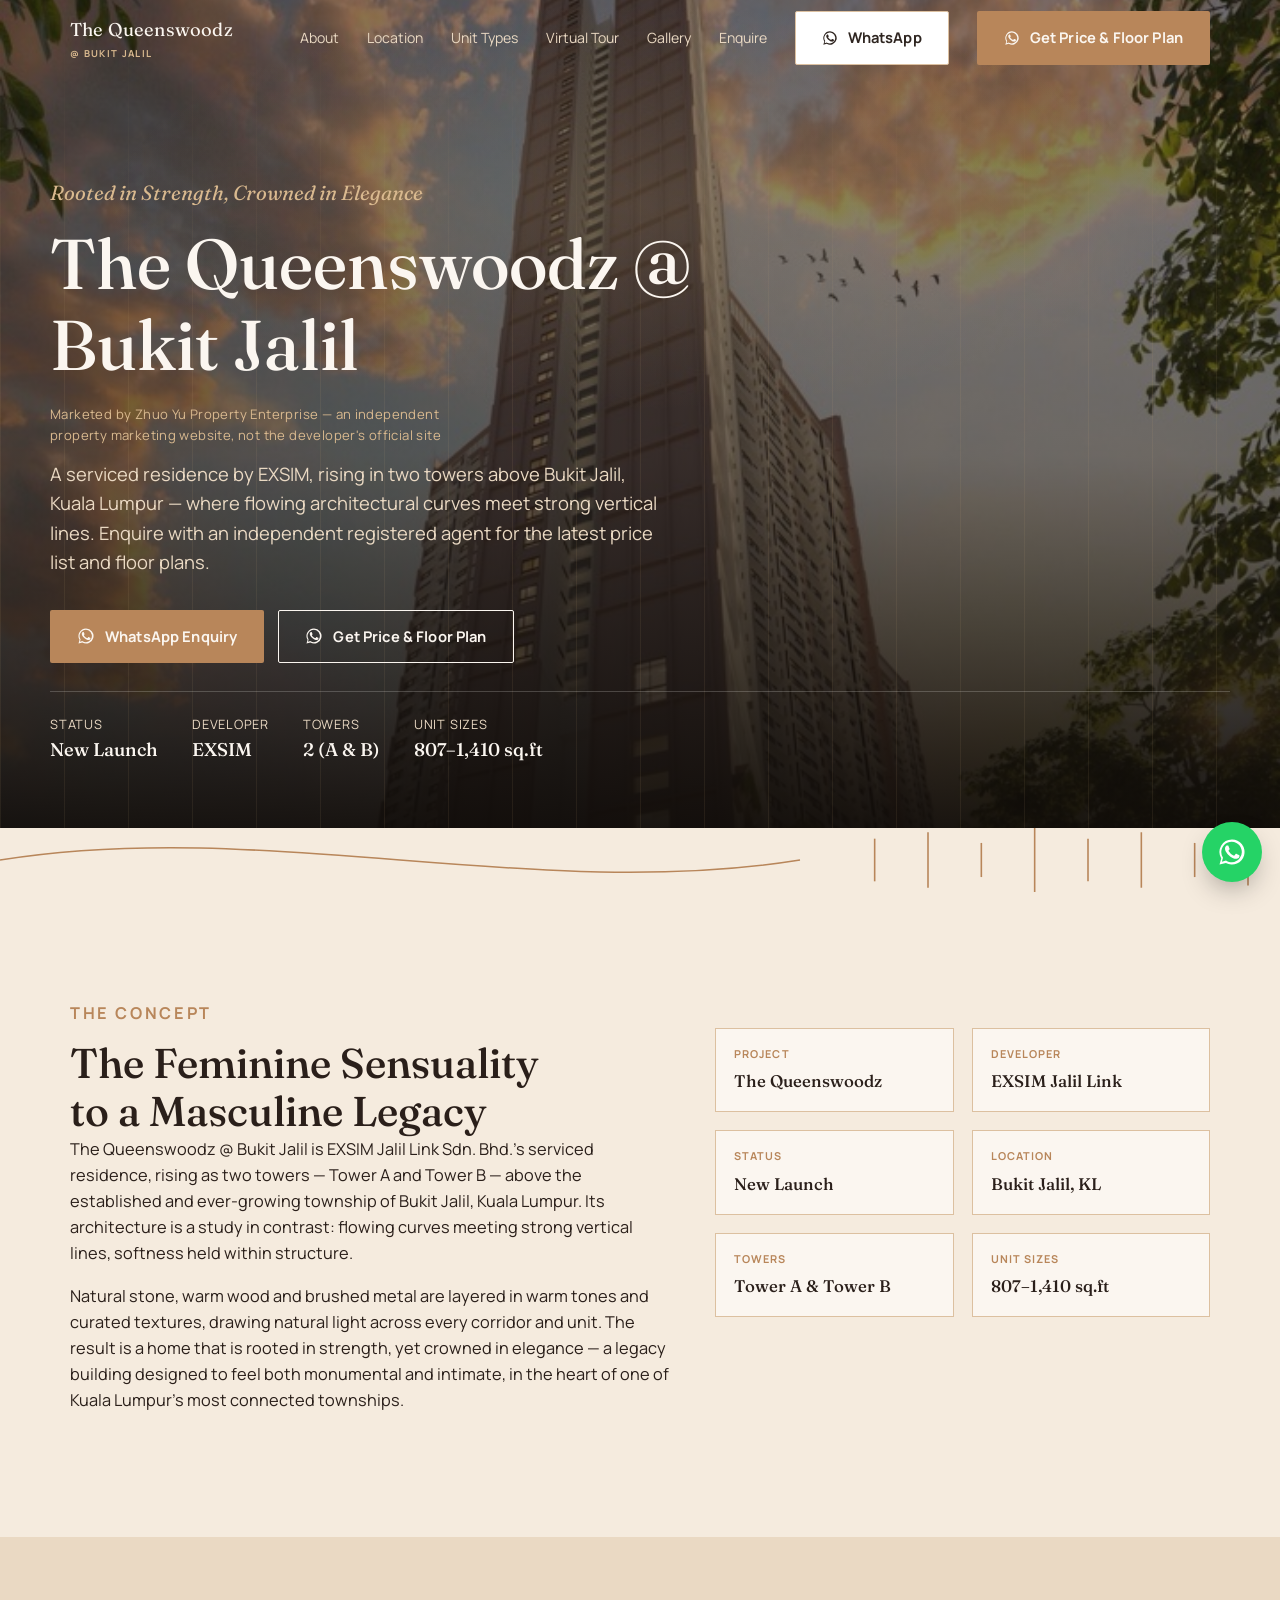
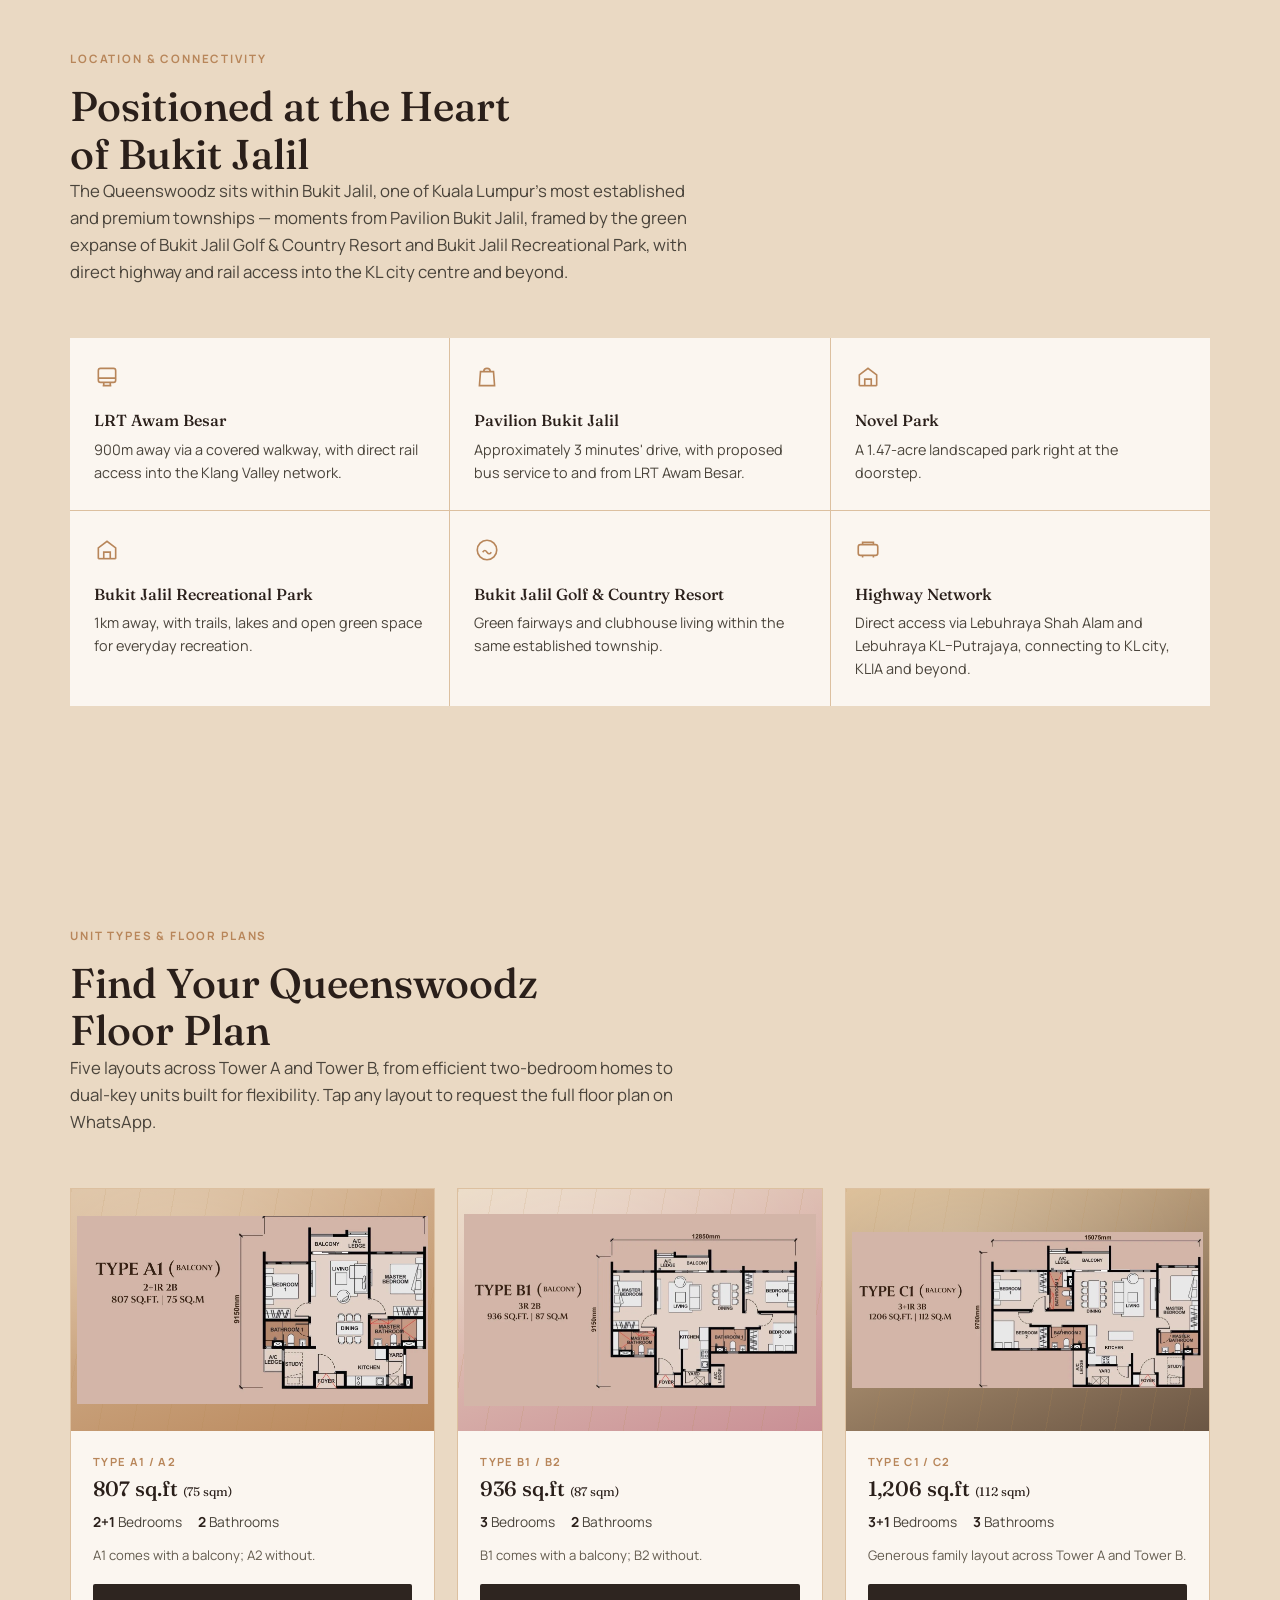
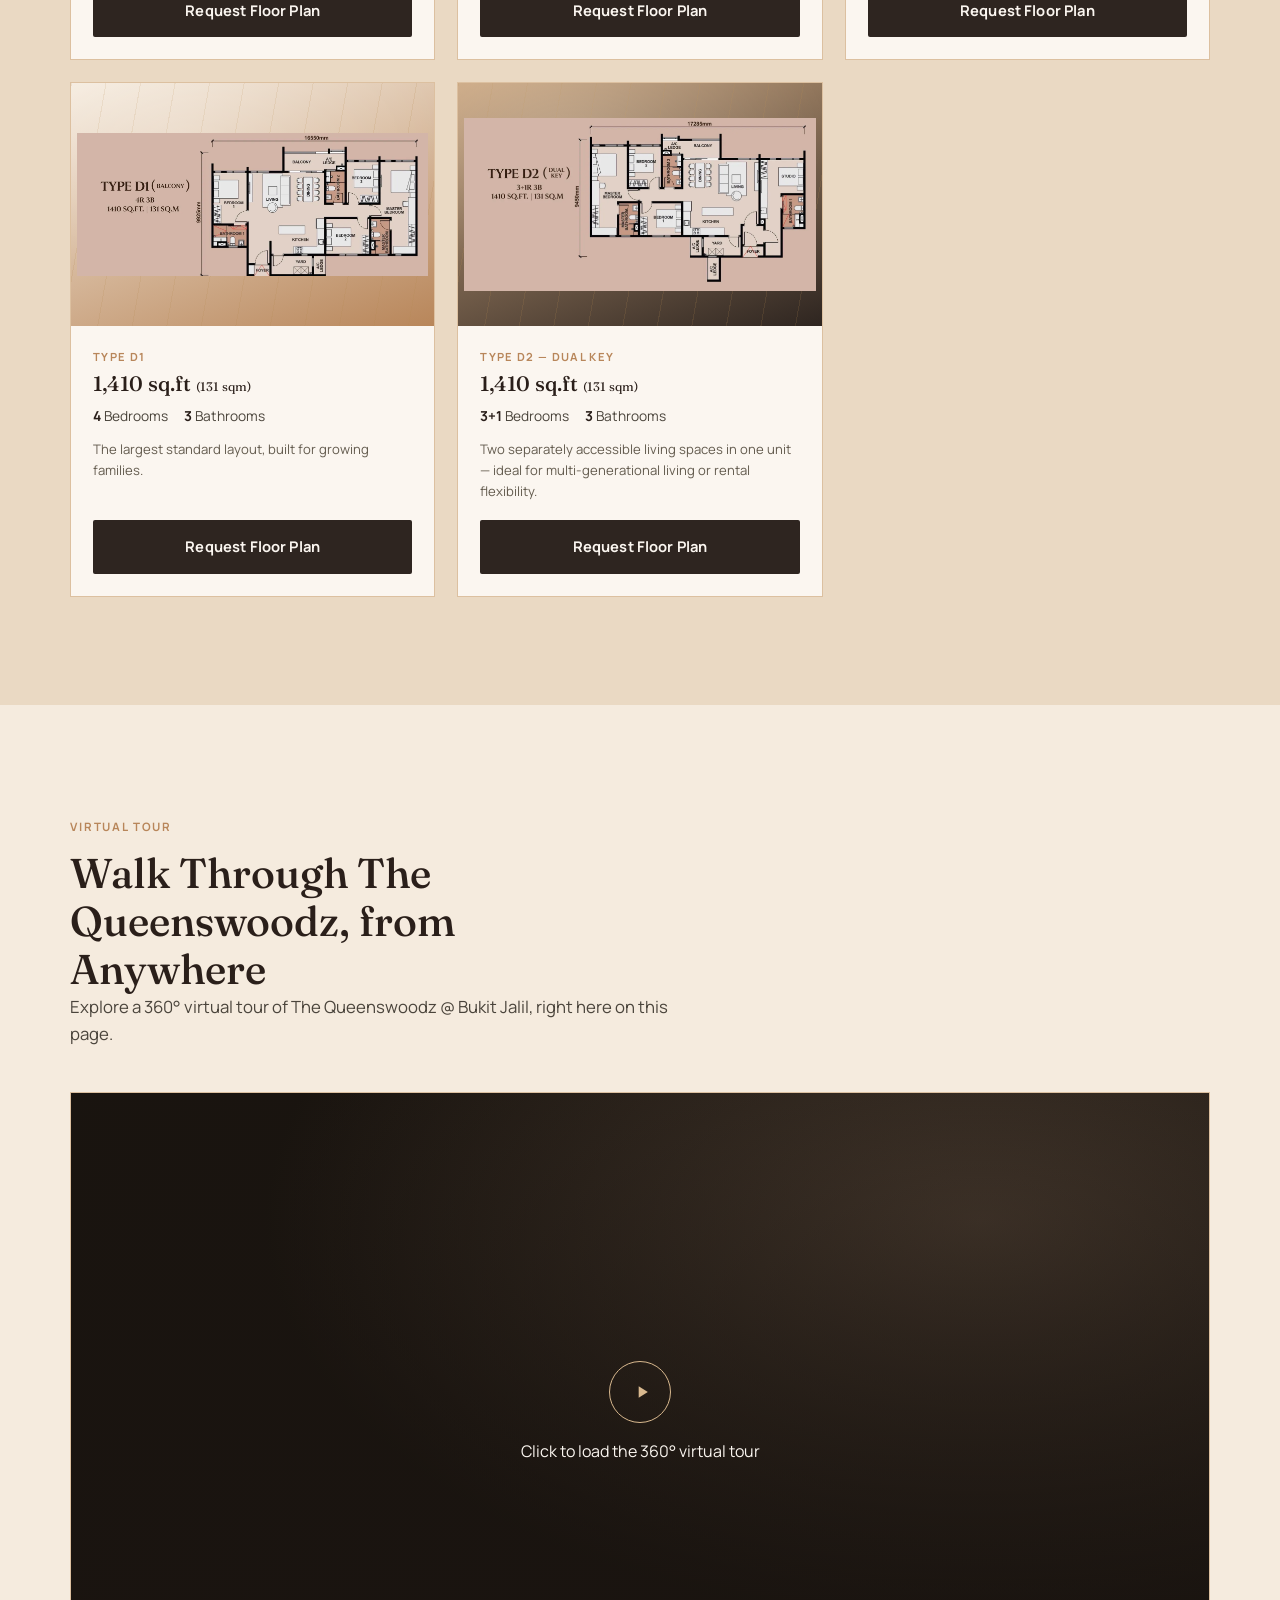
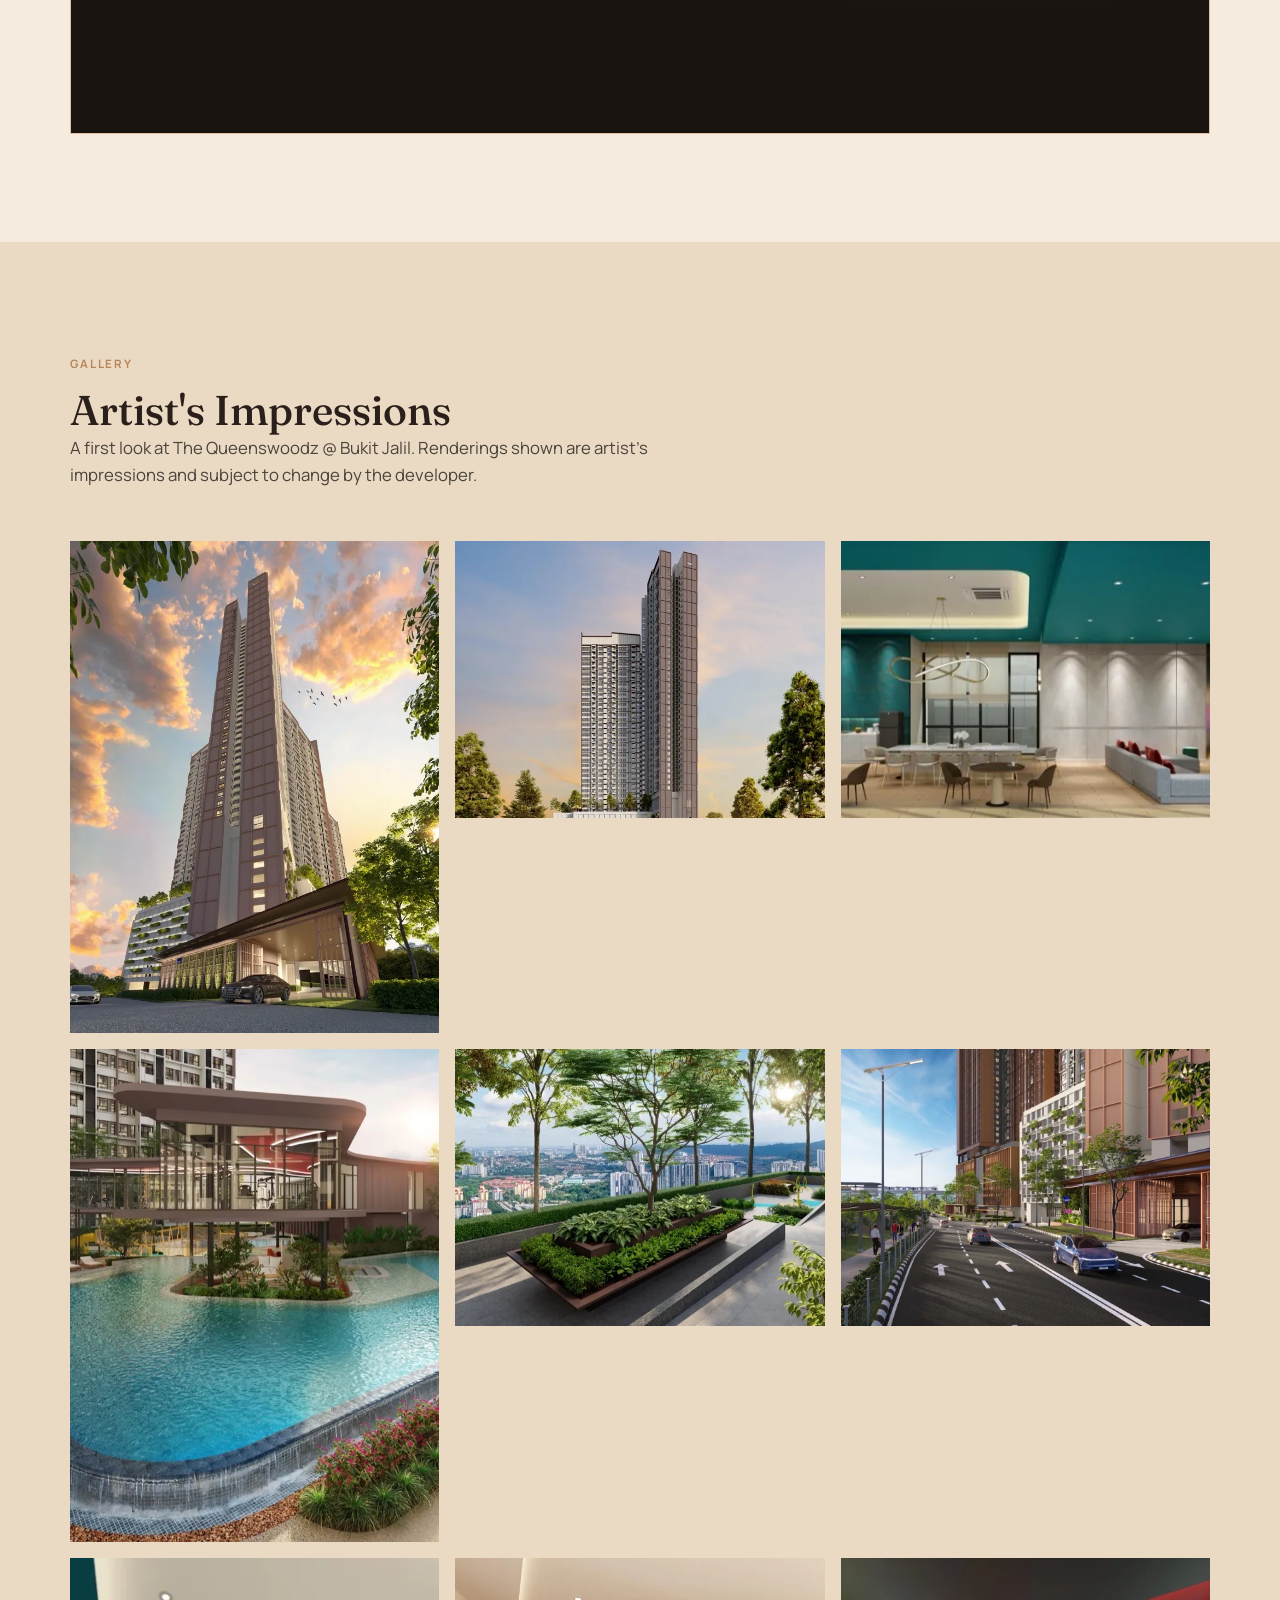
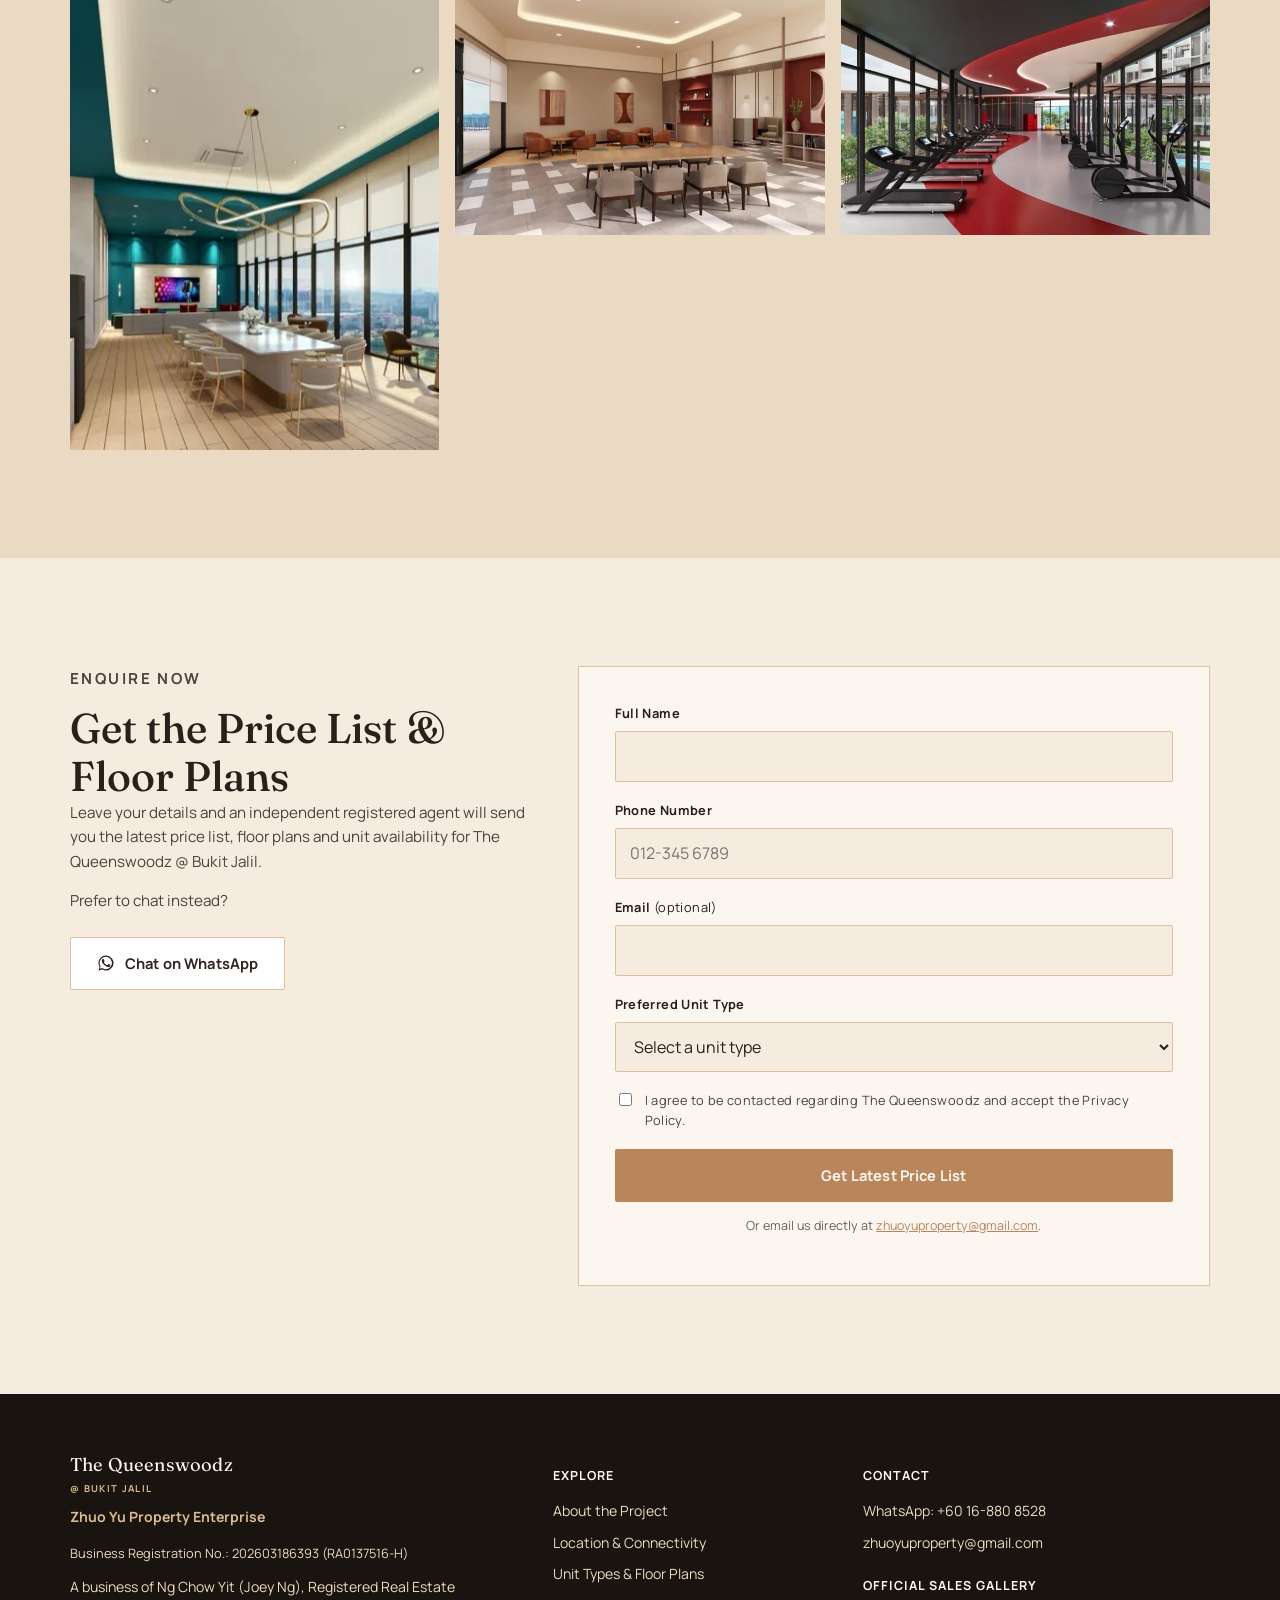
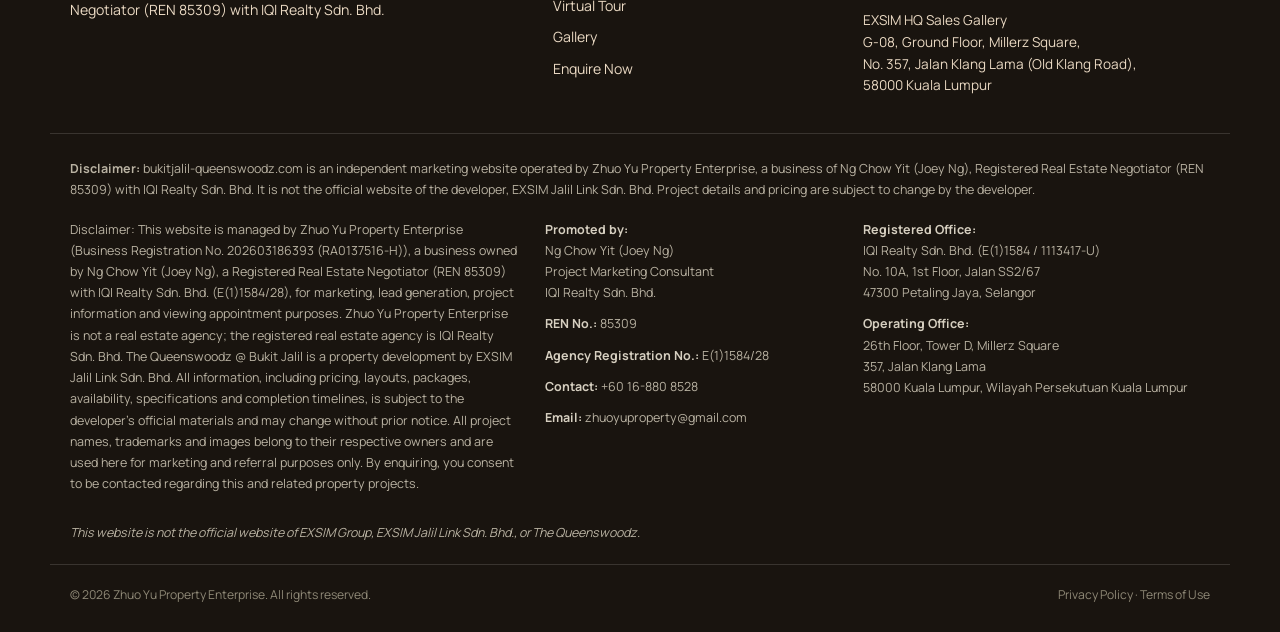
==== commit 9ea05f51: "Use Millerz Square in sales gallery address Co-Authored-By: Claude Sonnet 5.5 <noreply@anthropic.com" ====
--- a/index.html
+++ b/index.html
@@ -436,7 +436,7 @@
         <li><a href="mailto:zhuoyuproperty@gmail.com">zhuoyuproperty@gmail.com</a></li>
       </ul>
       <h4 class="footer-gallery-h">Official Sales Gallery</h4>
-      <address class="footer-gallery">EXSIM HQ Sales Gallery (Millerz Square)<br>G-08, Ground Floor, Megan Legasi,<br>No. 357, Jalan Kelang Lama (Old Klang Road),<br>58000 Kuala Lumpur</address>
+      <address class="footer-gallery">EXSIM HQ Sales Gallery<br>G-08, Ground Floor, Millerz Square,<br>No. 357, Jalan Klang Lama (Old Klang Road),<br>58000 Kuala Lumpur</address>
     </div>
   </div>
 
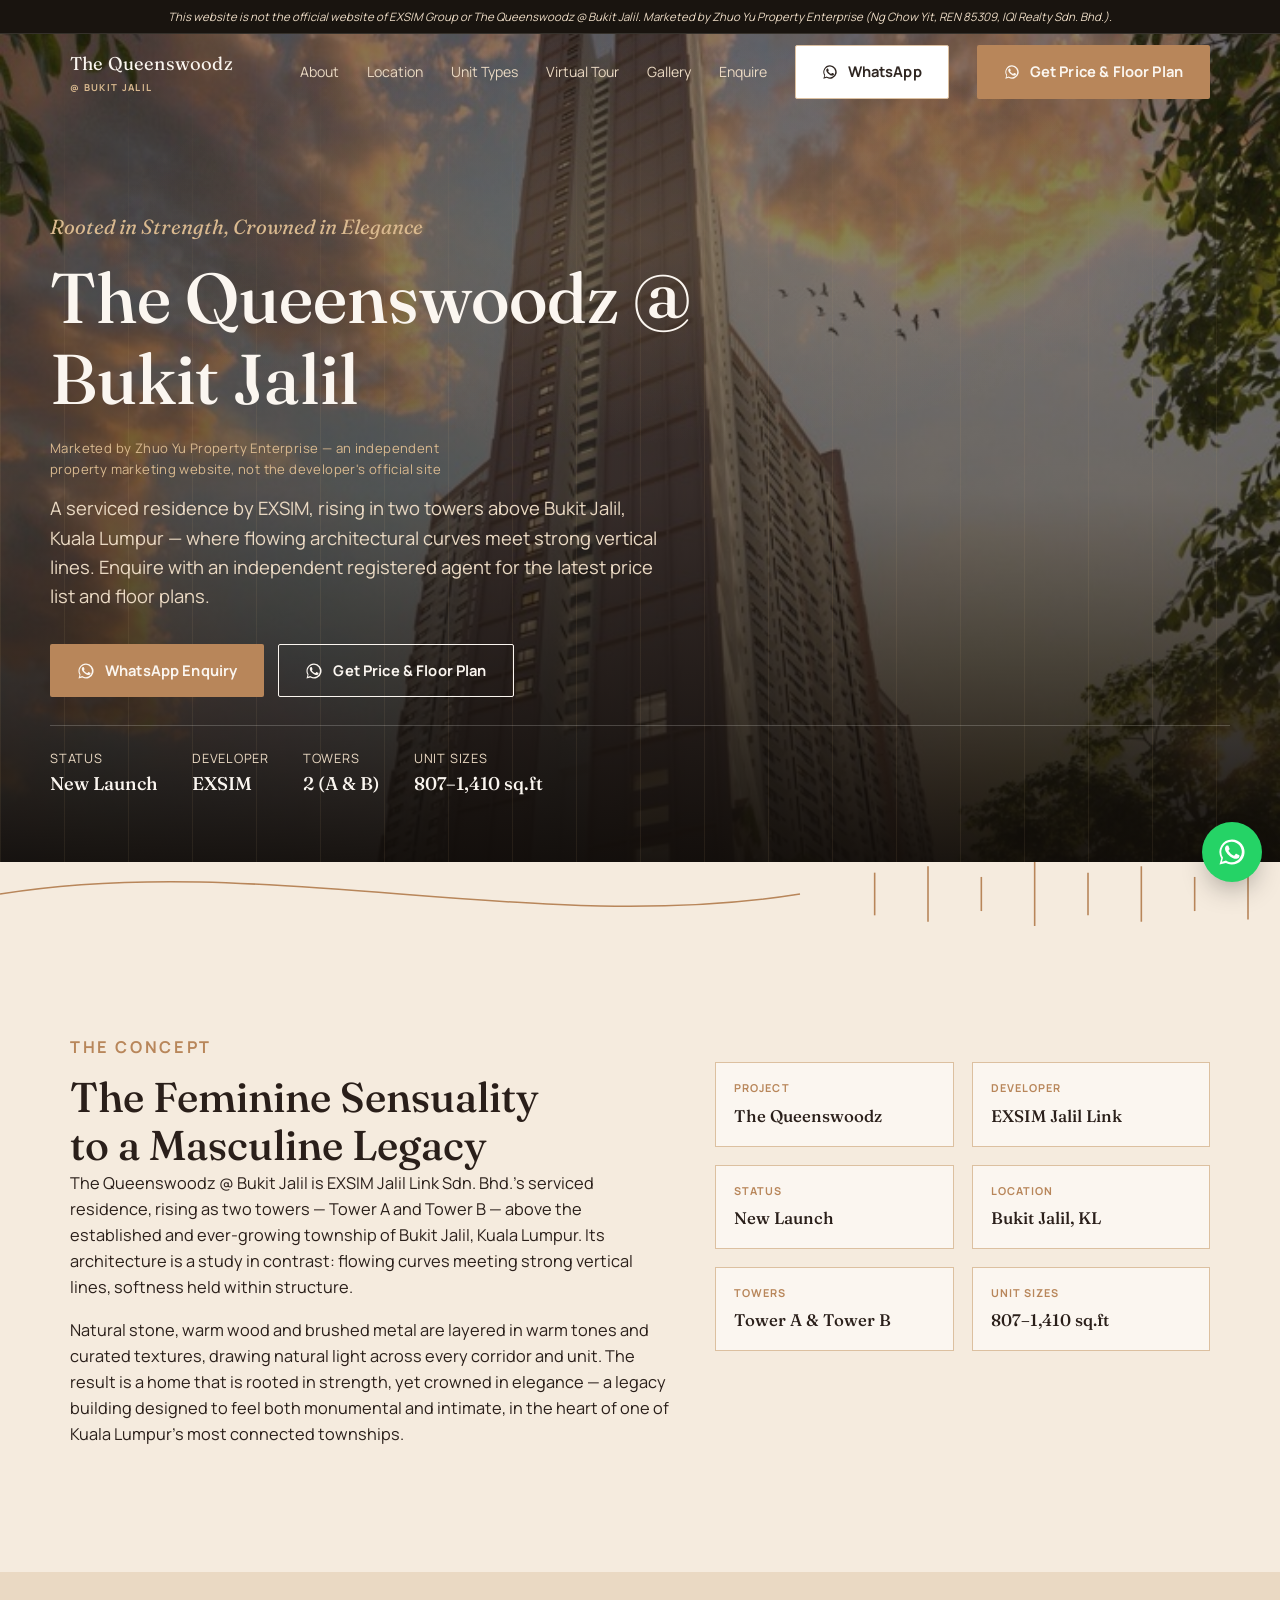
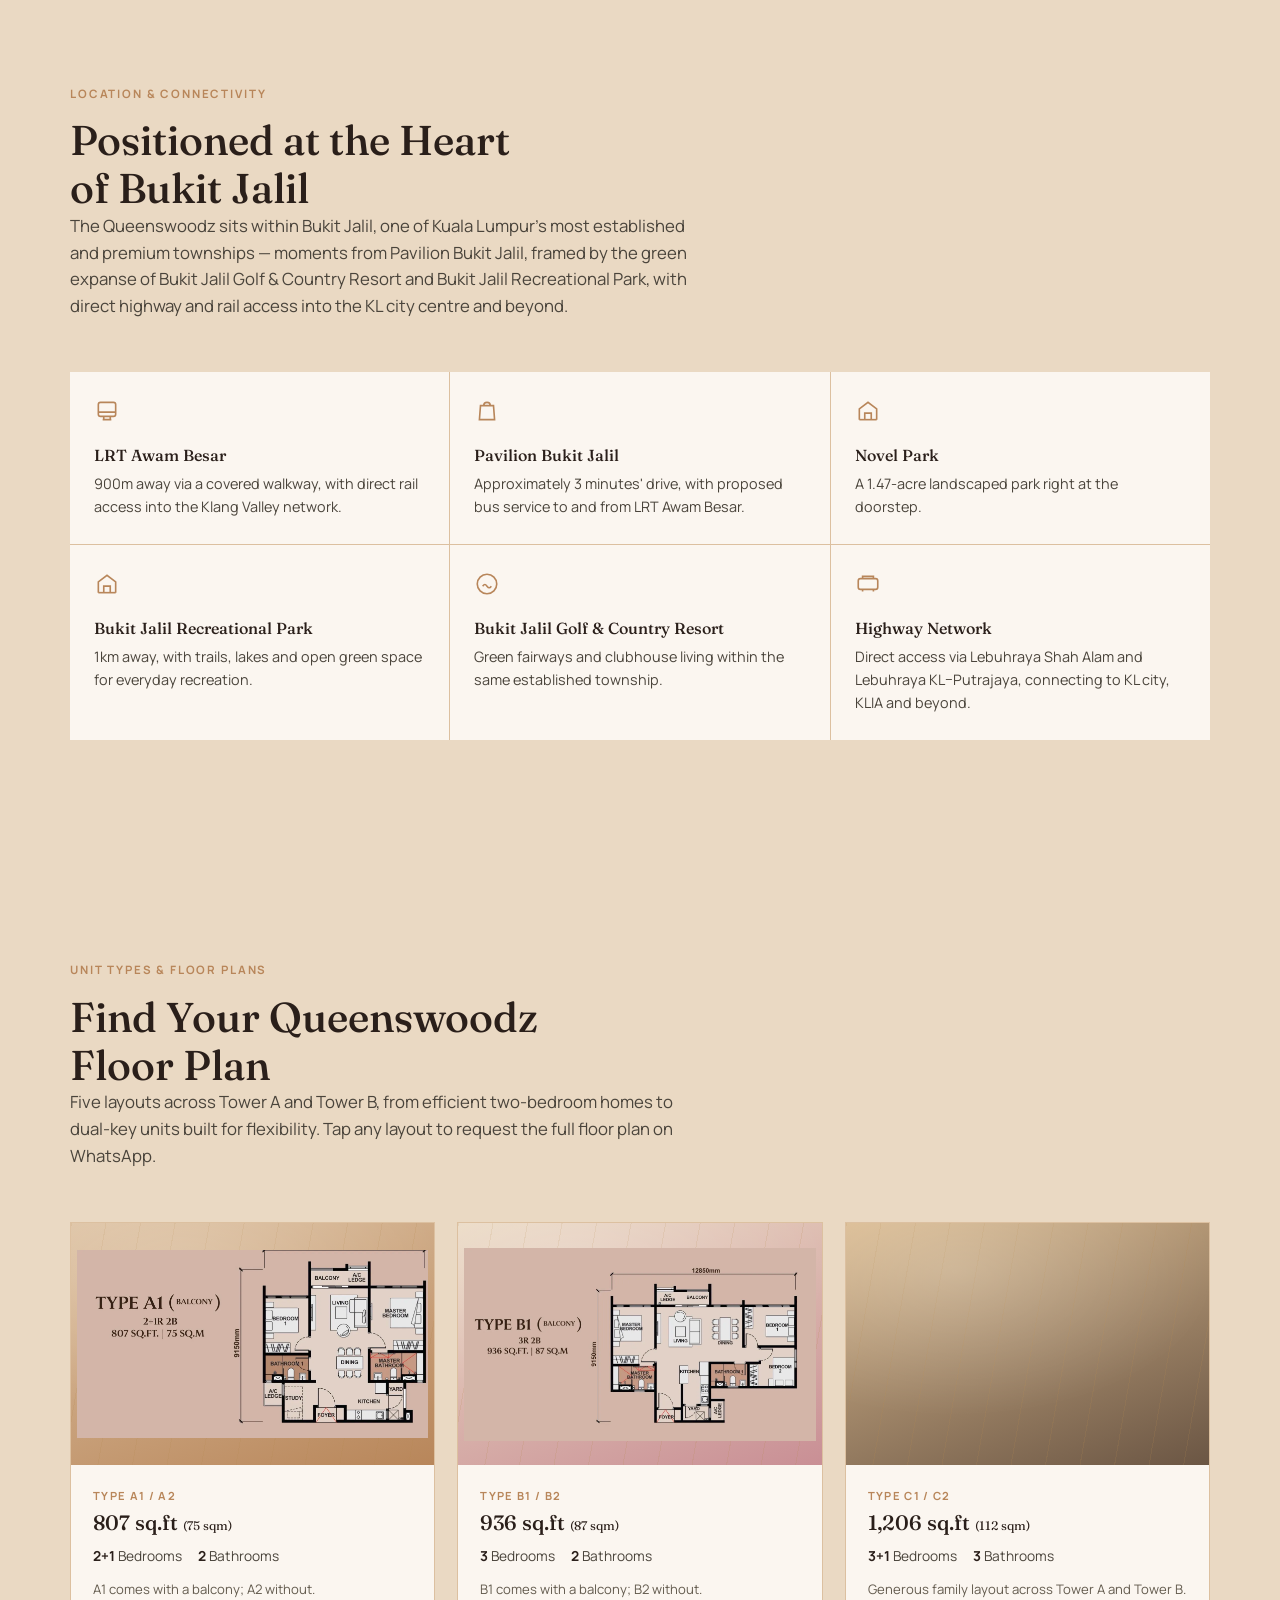
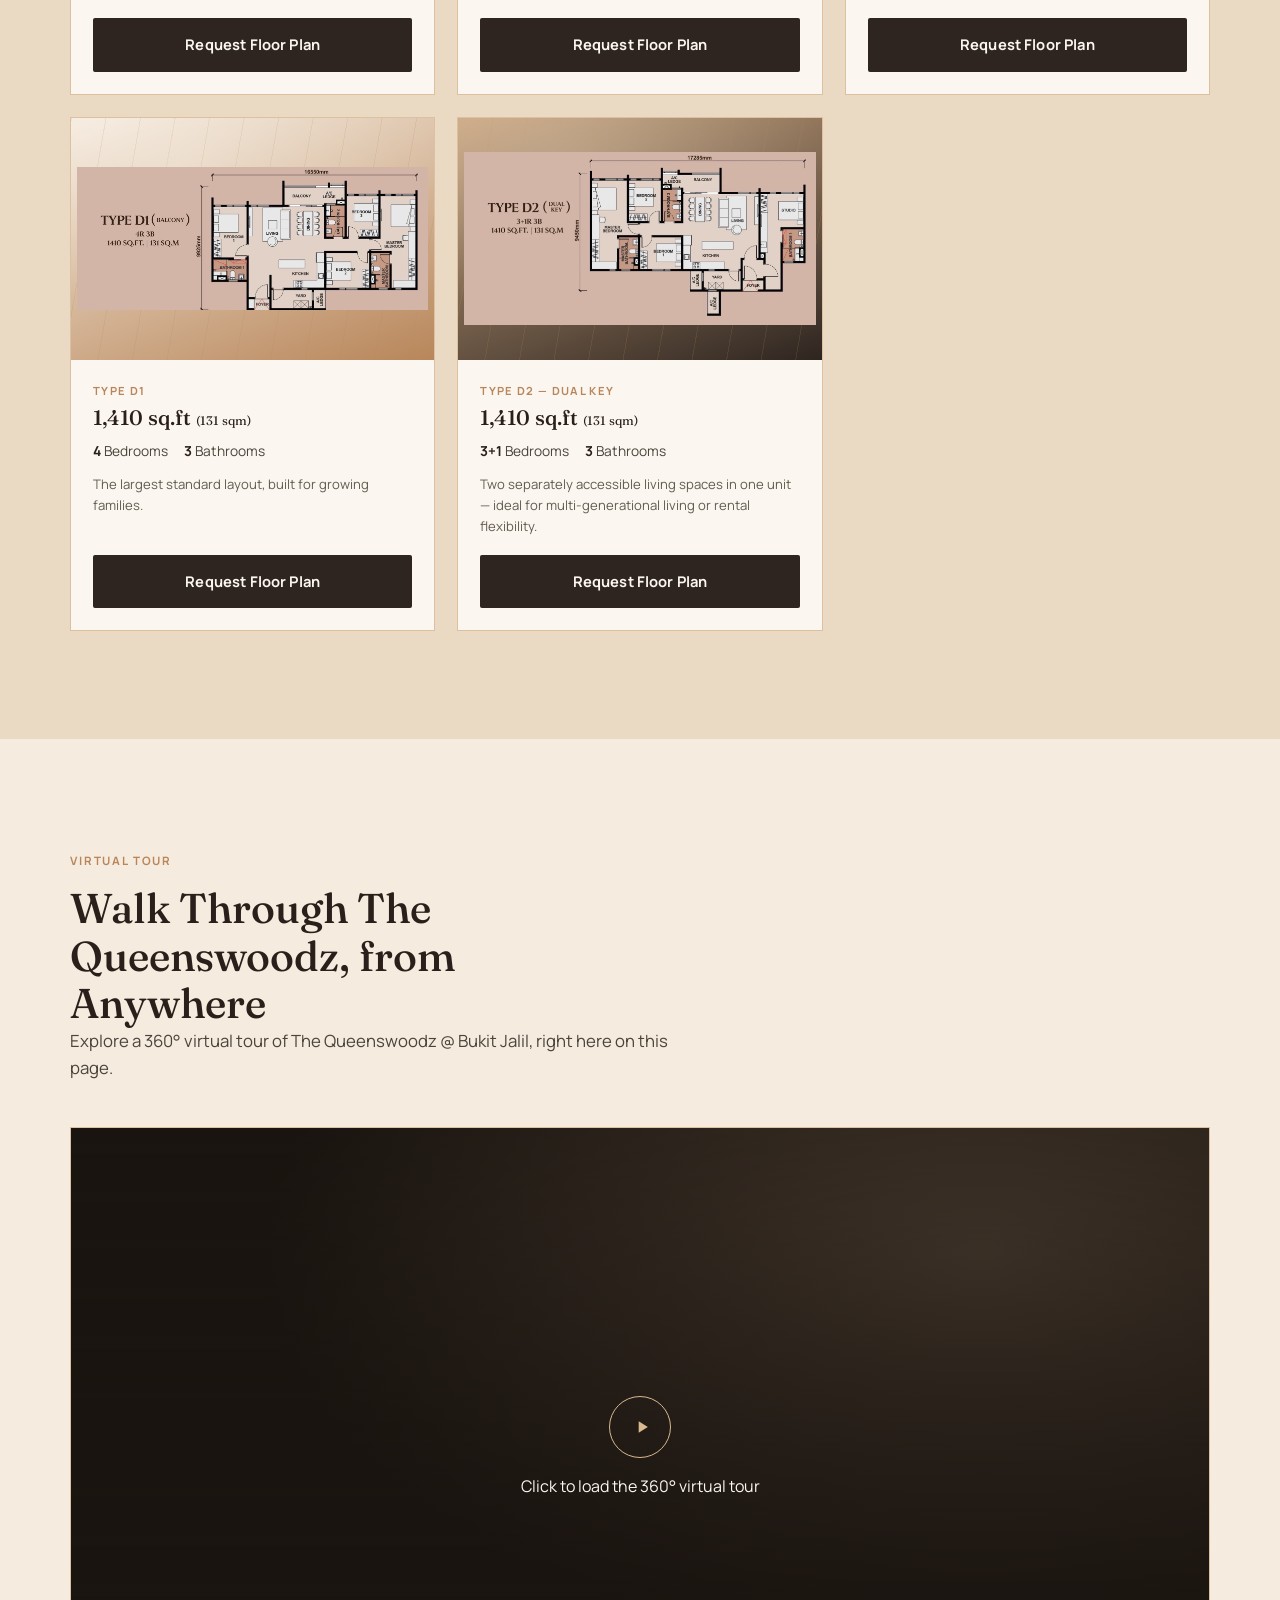
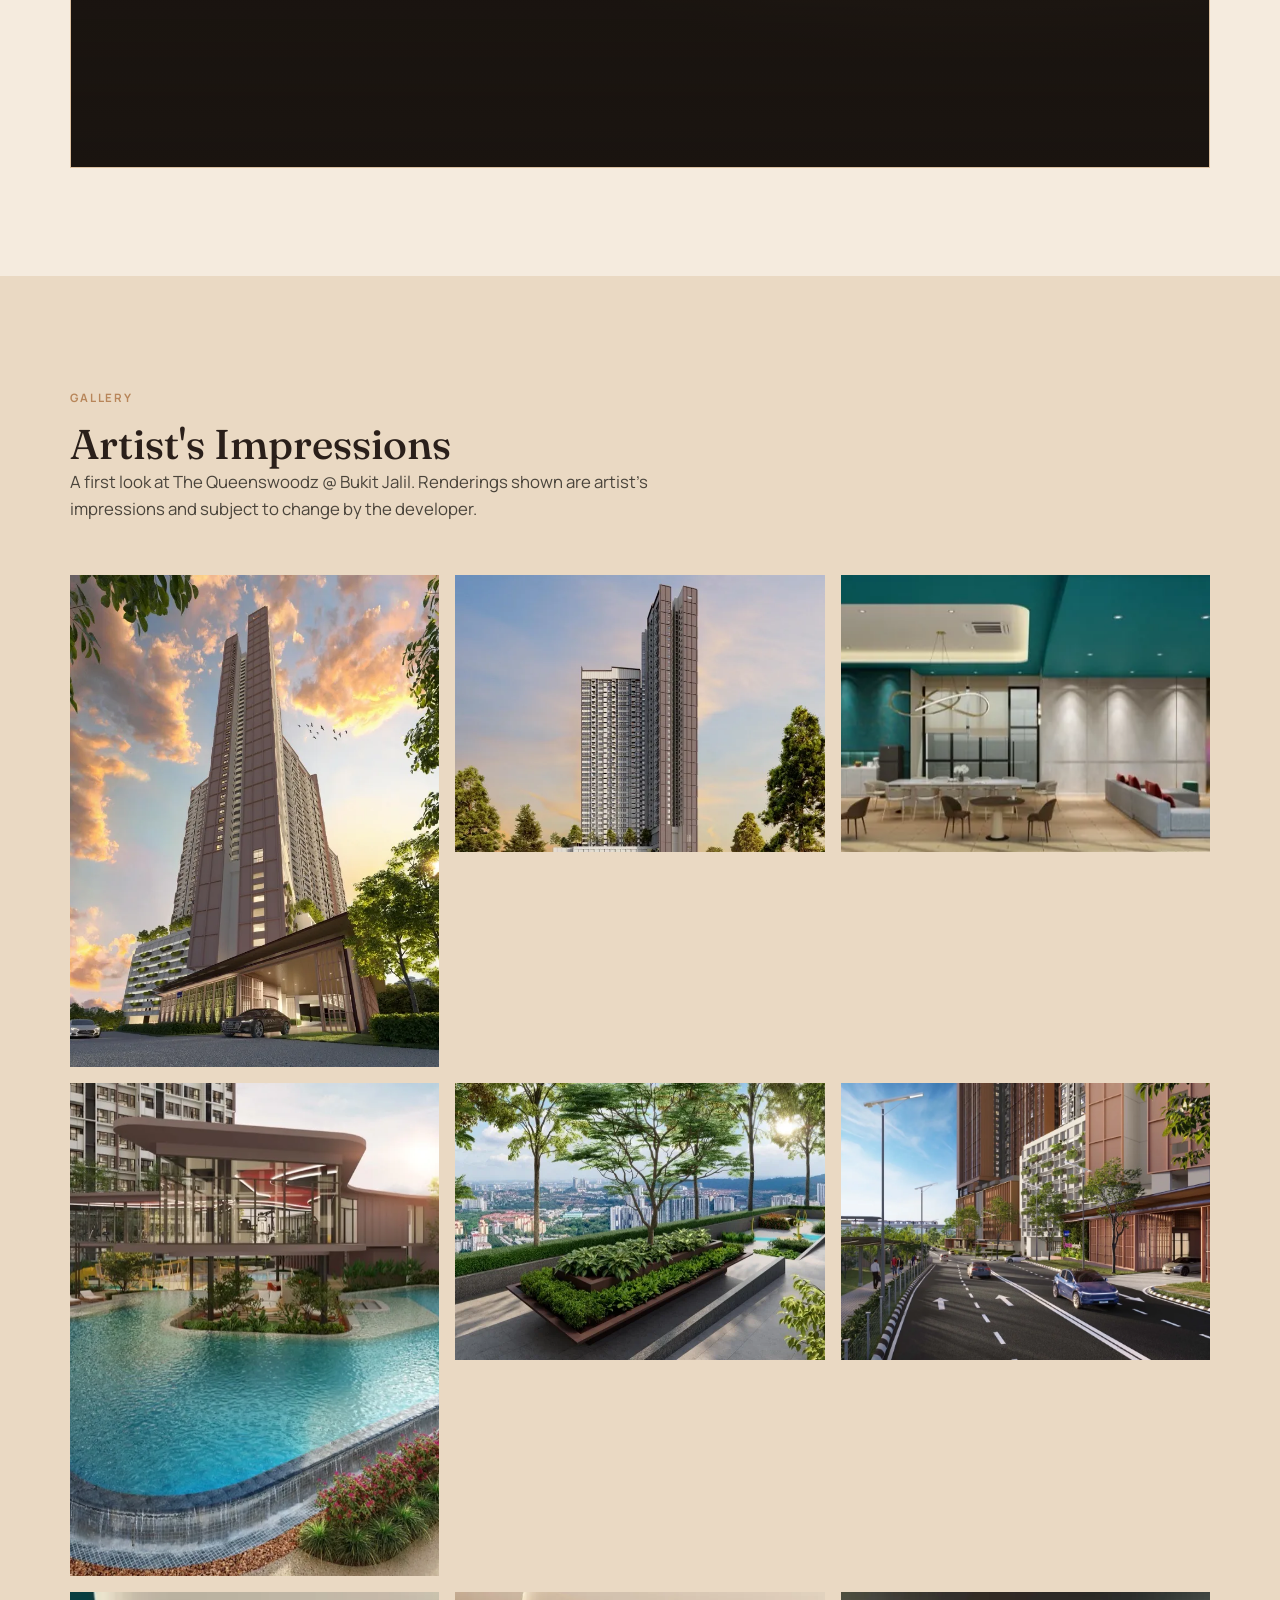
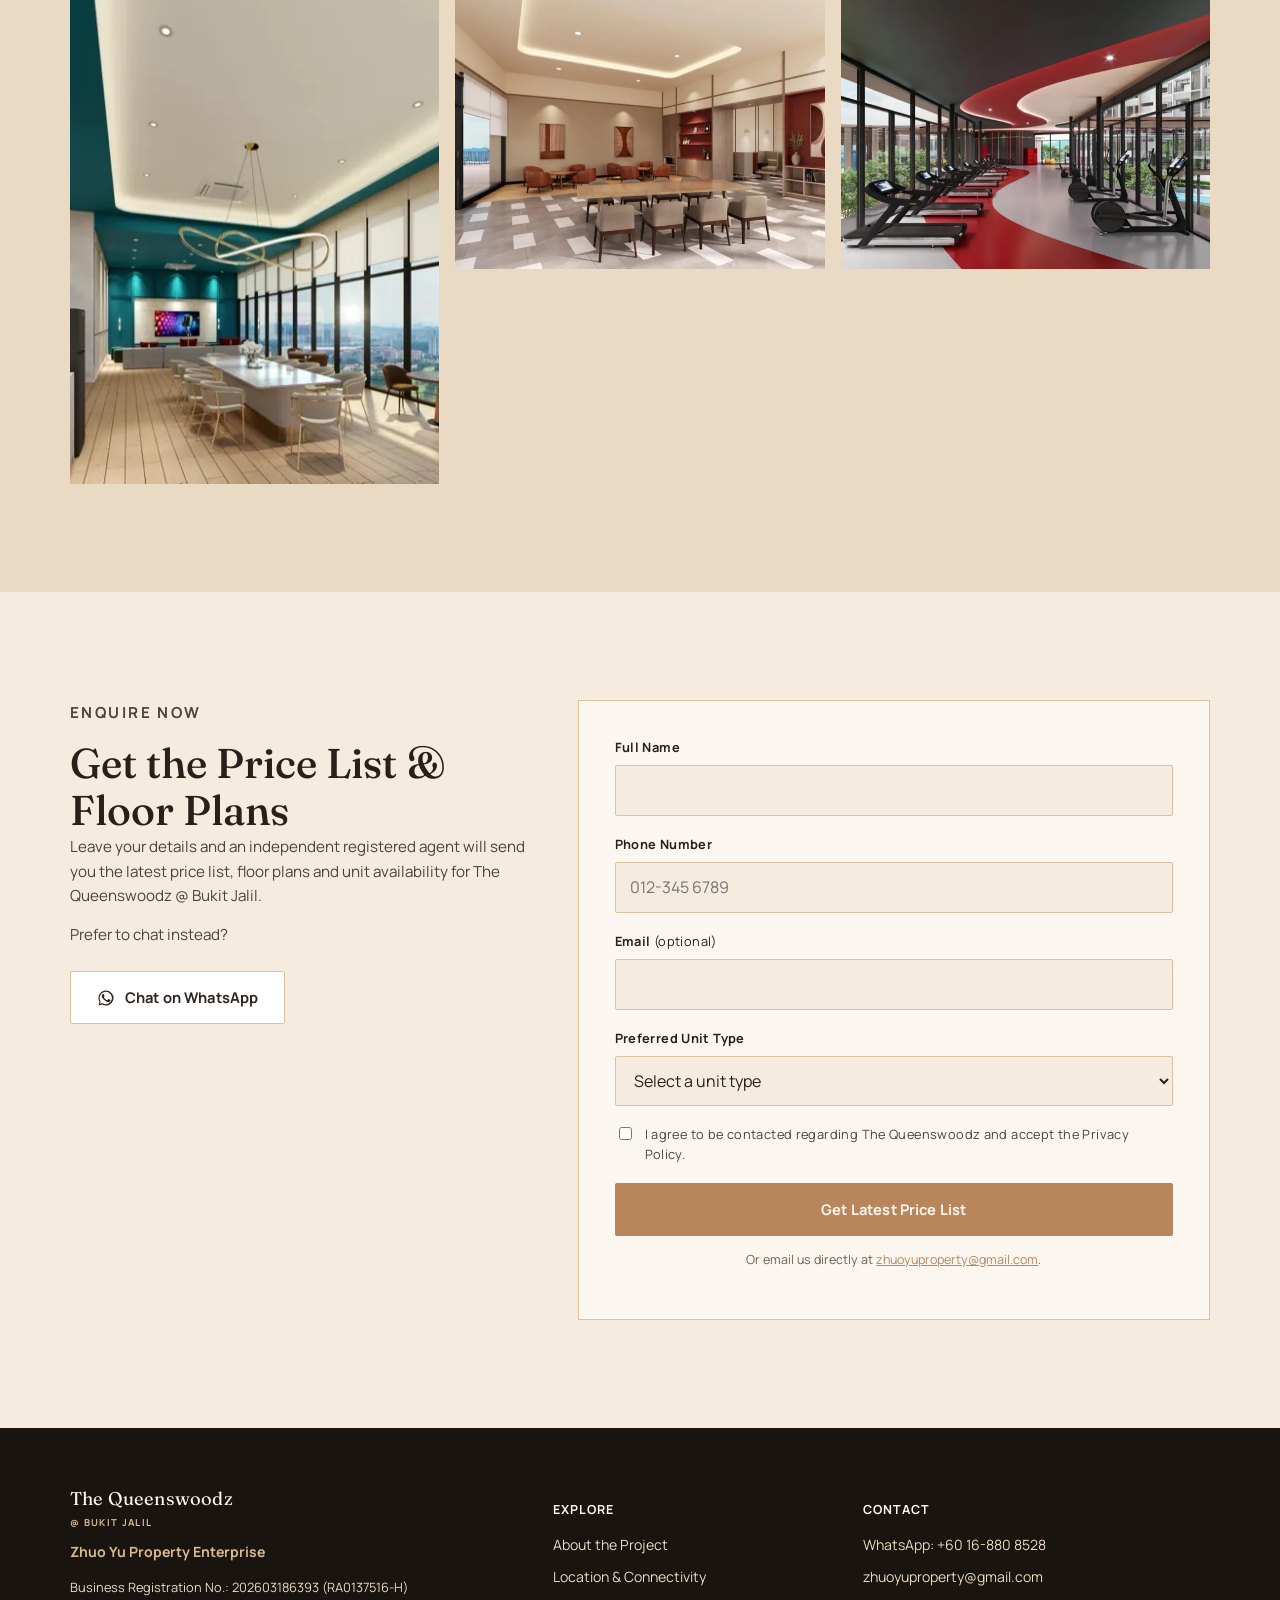
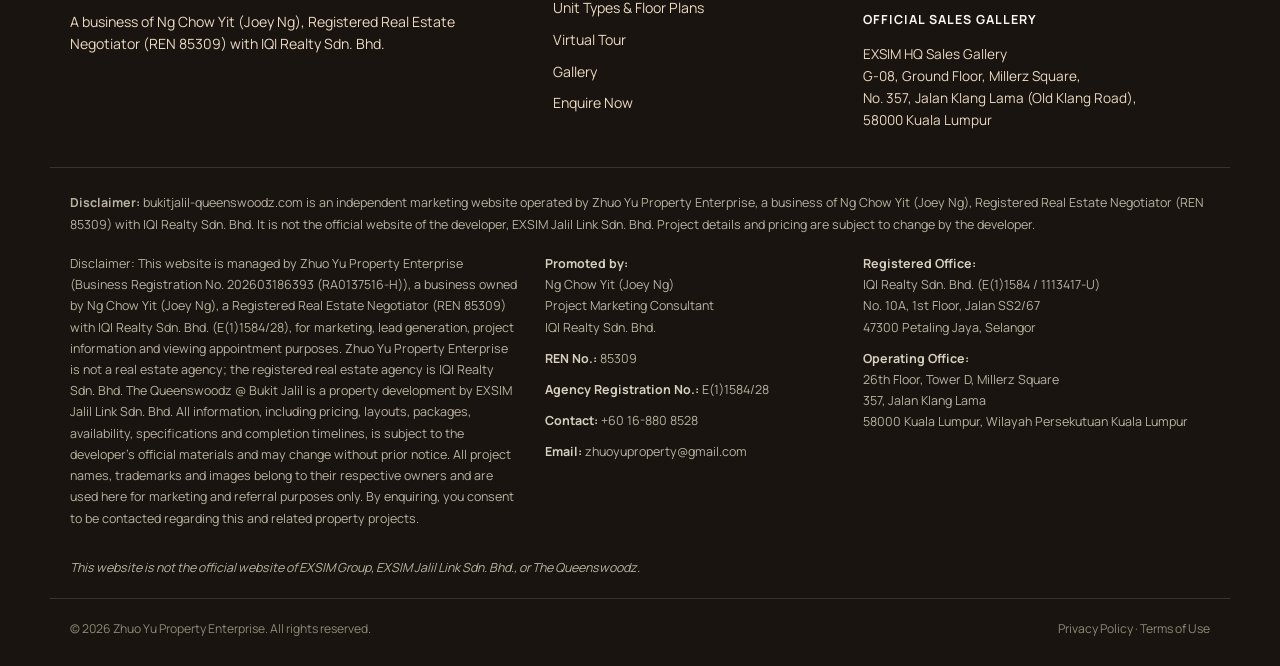
==== commit ba20d66a: "Add top disclosure bar stating site is not the official EXSIM/Queenswoodz website Co-Authored-By: Cl" ====
--- a/index.html
+++ b/index.html
@@ -108,6 +108,11 @@
 <body>
 <a class="skip-link" href="#main">Skip to main content</a>
 
+<!-- ============ Disclosure bar ============ -->
+<div class="disclosure-bar" role="note">
+  <p>This website is not the official website of EXSIM Group or The Queenswoodz @ Bukit Jalil. Marketed by Zhuo Yu Property Enterprise (Ng Chow Yit, REN 85309, IQI Realty Sdn. Bhd.).</p>
+</div>
+
 <!-- ============ Header ============ -->
 <header class="site-header">
   <div class="container">
--- a/styles.css
+++ b/styles.css
@@ -95,6 +95,19 @@
 .btn-whatsapp:hover { background: var(--stone-2); }
 .btn-block { width: 100%; justify-content: center; }
 .btn svg { flex: none; }
+
+/* ---------- Disclosure bar ---------- */
+.disclosure-bar {
+  background: var(--espresso-deep);
+  color: var(--stone-2);
+  text-align: center;
+  padding: 8px 16px;
+  font-size: 0.72rem;
+  line-height: 1.5;
+  font-style: italic;
+  border-bottom: 1px solid rgba(251,248,242,0.12);
+}
+.disclosure-bar p { margin: 0; }
 
 /* ---------- Header ---------- */
 .site-header {
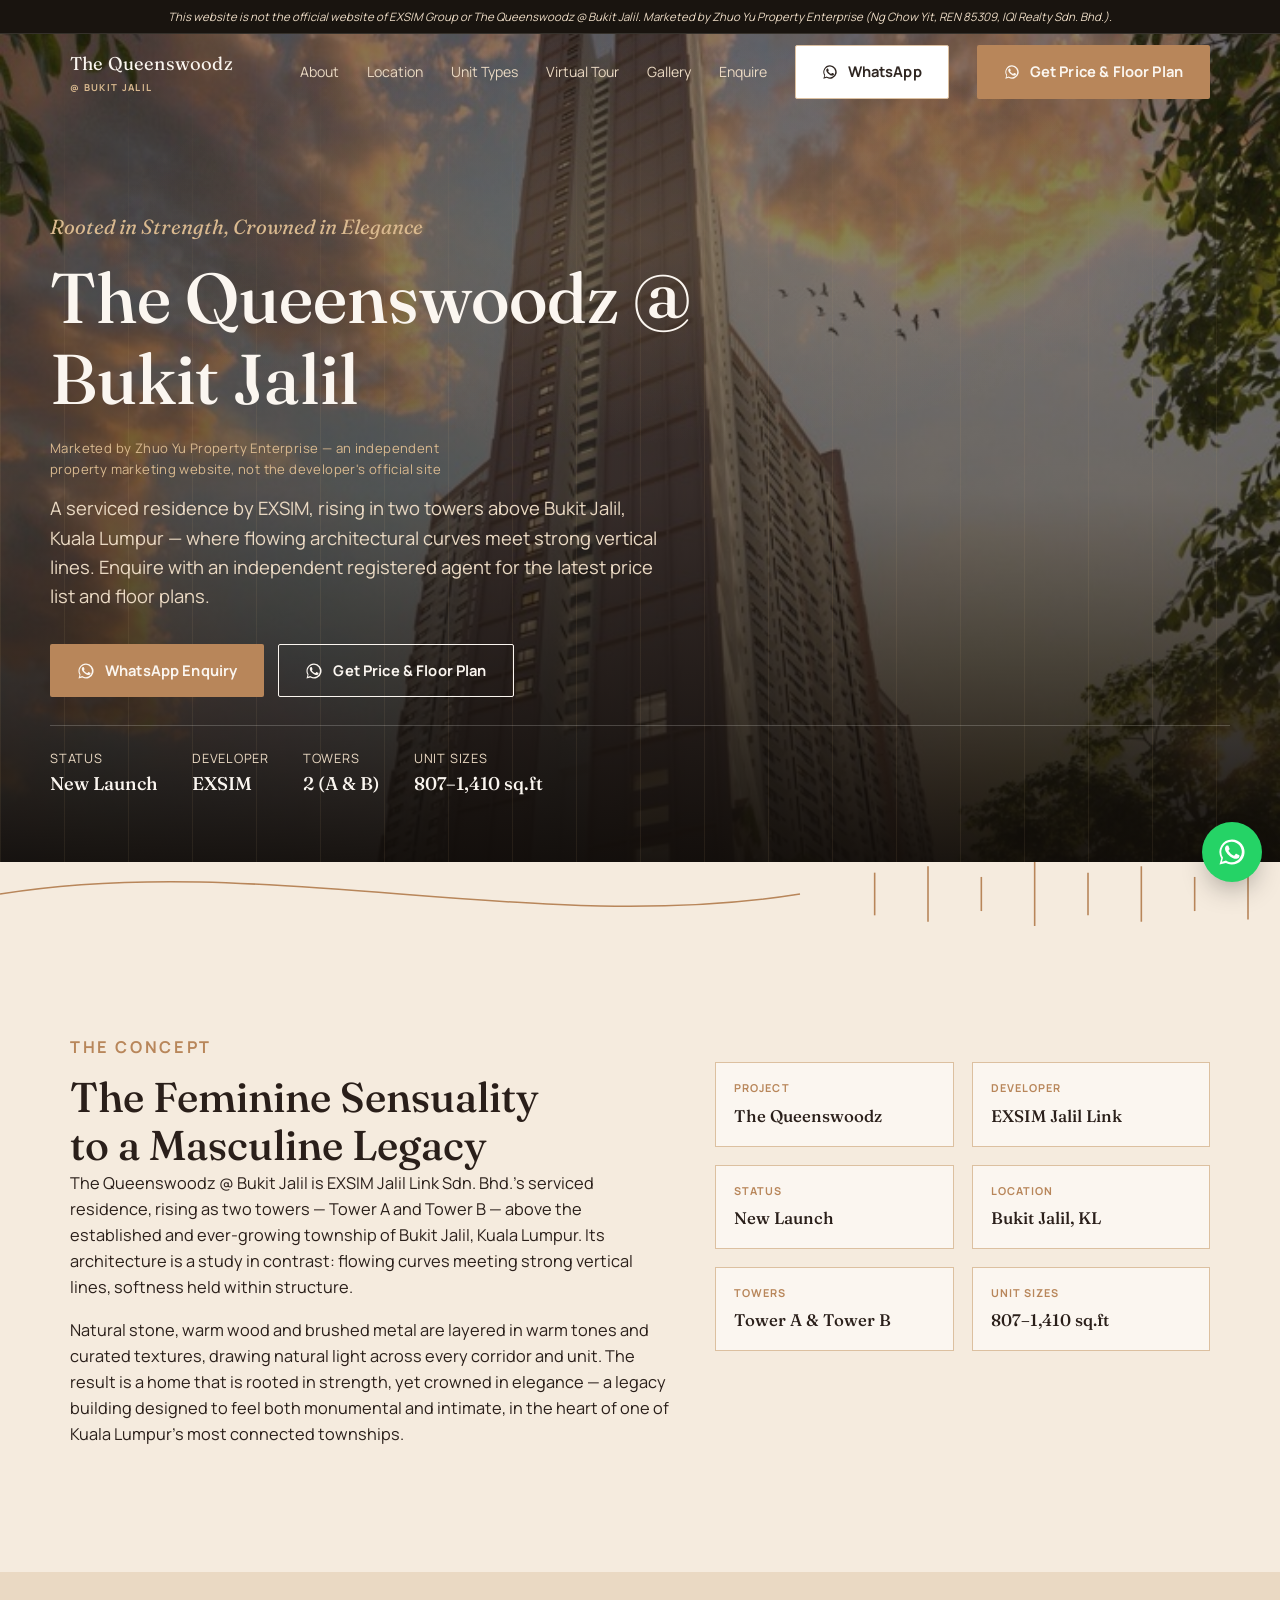
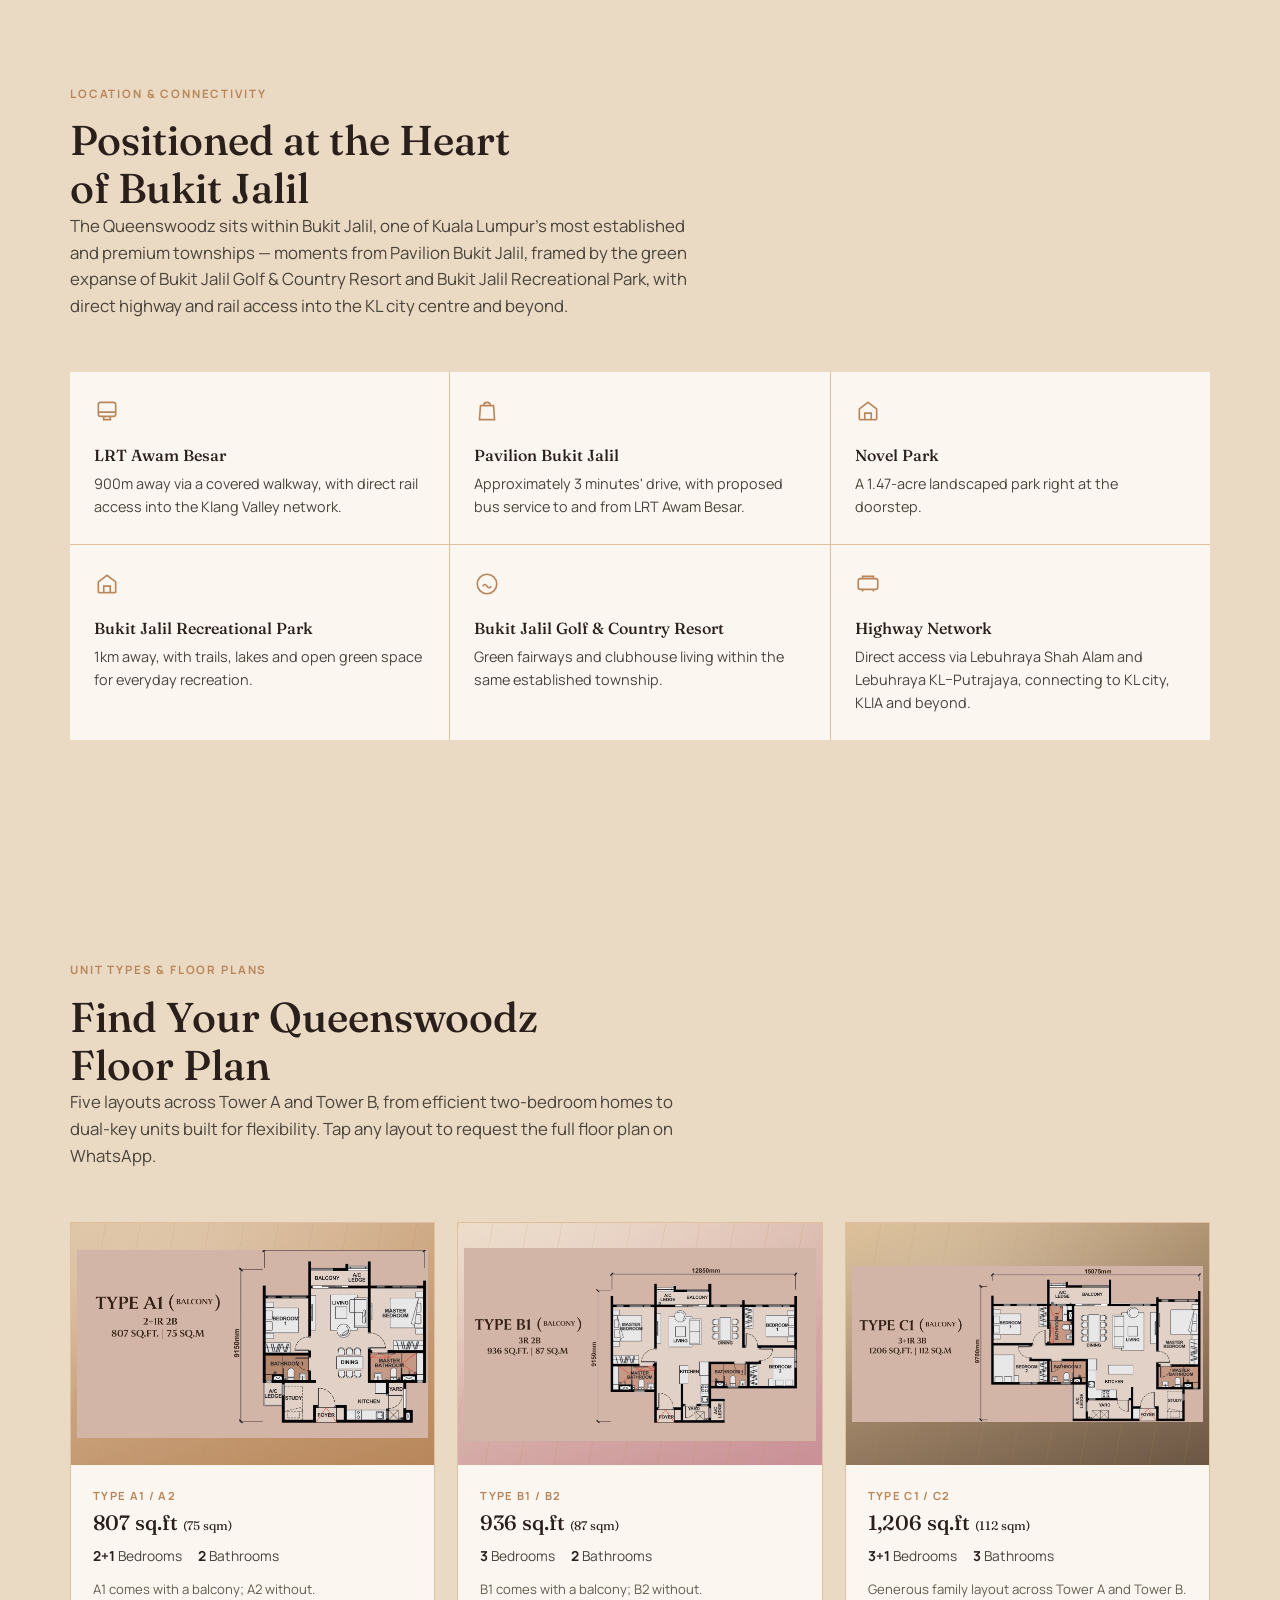
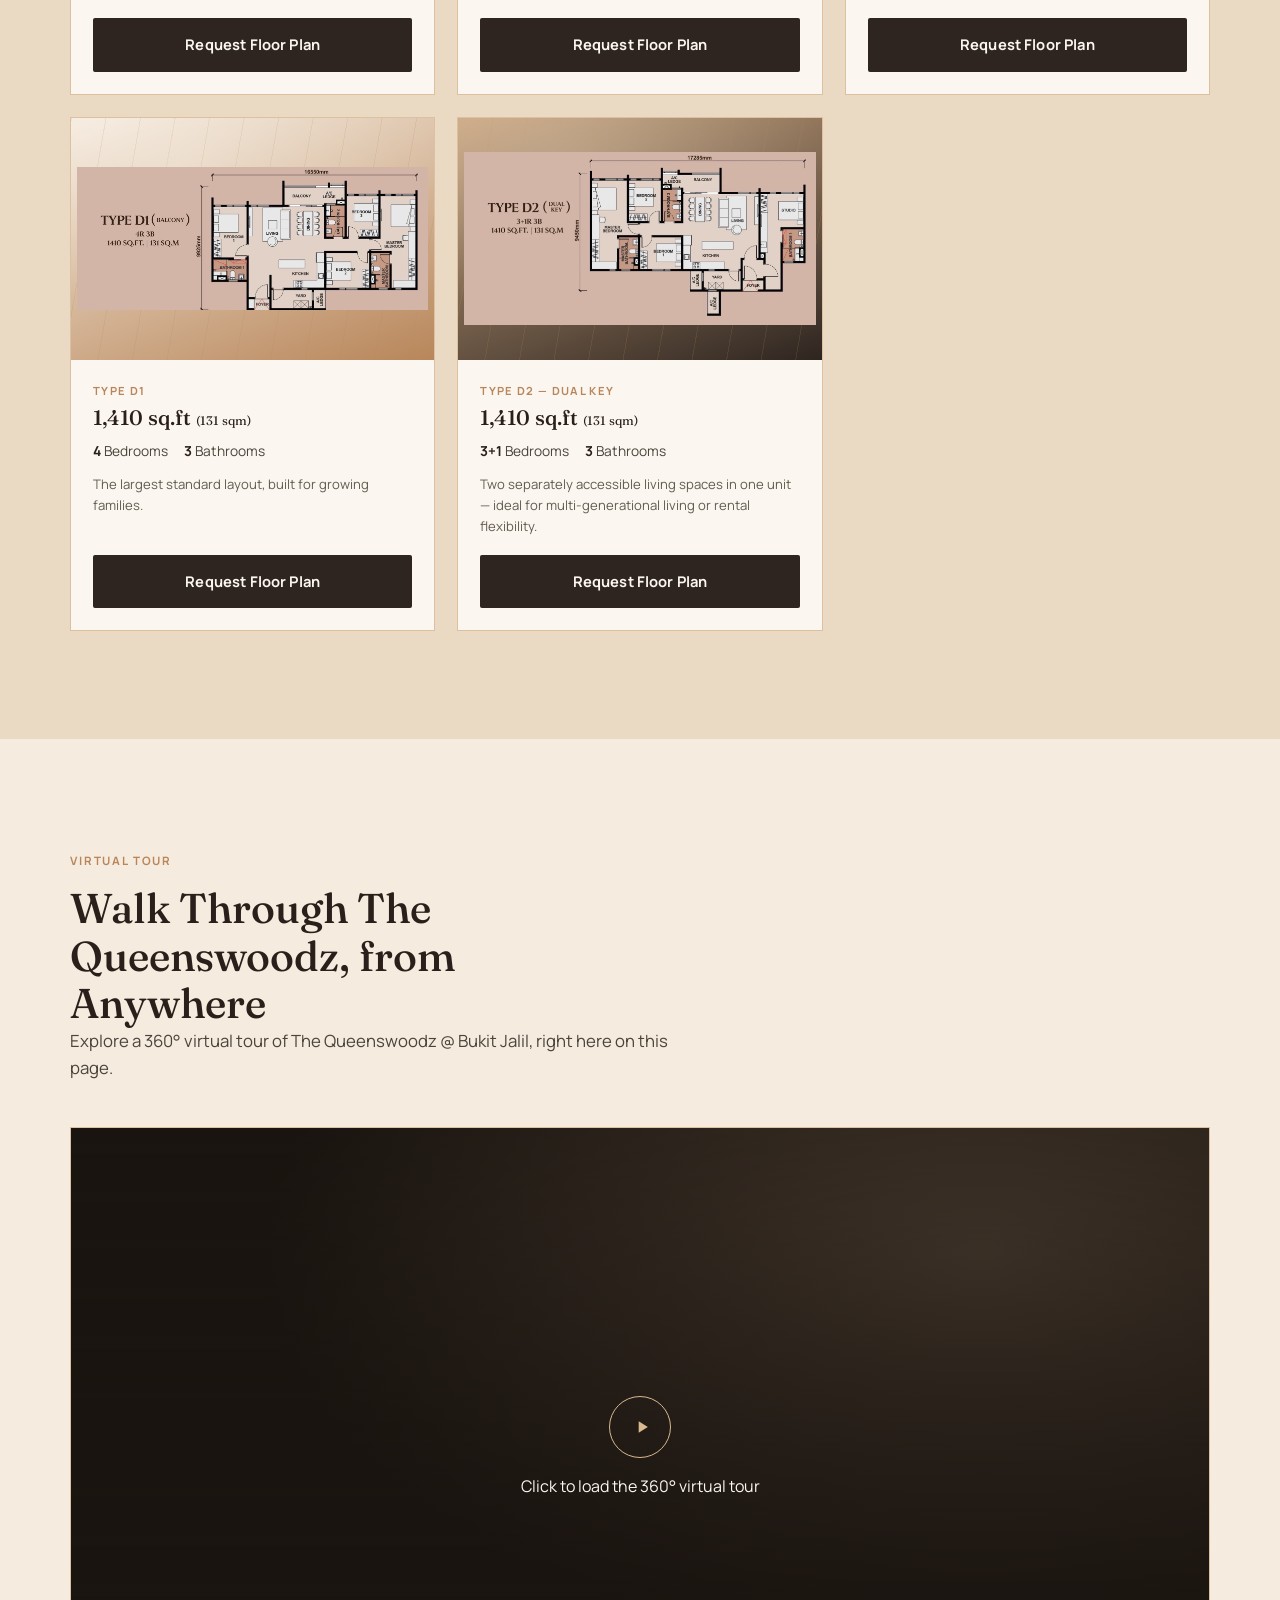
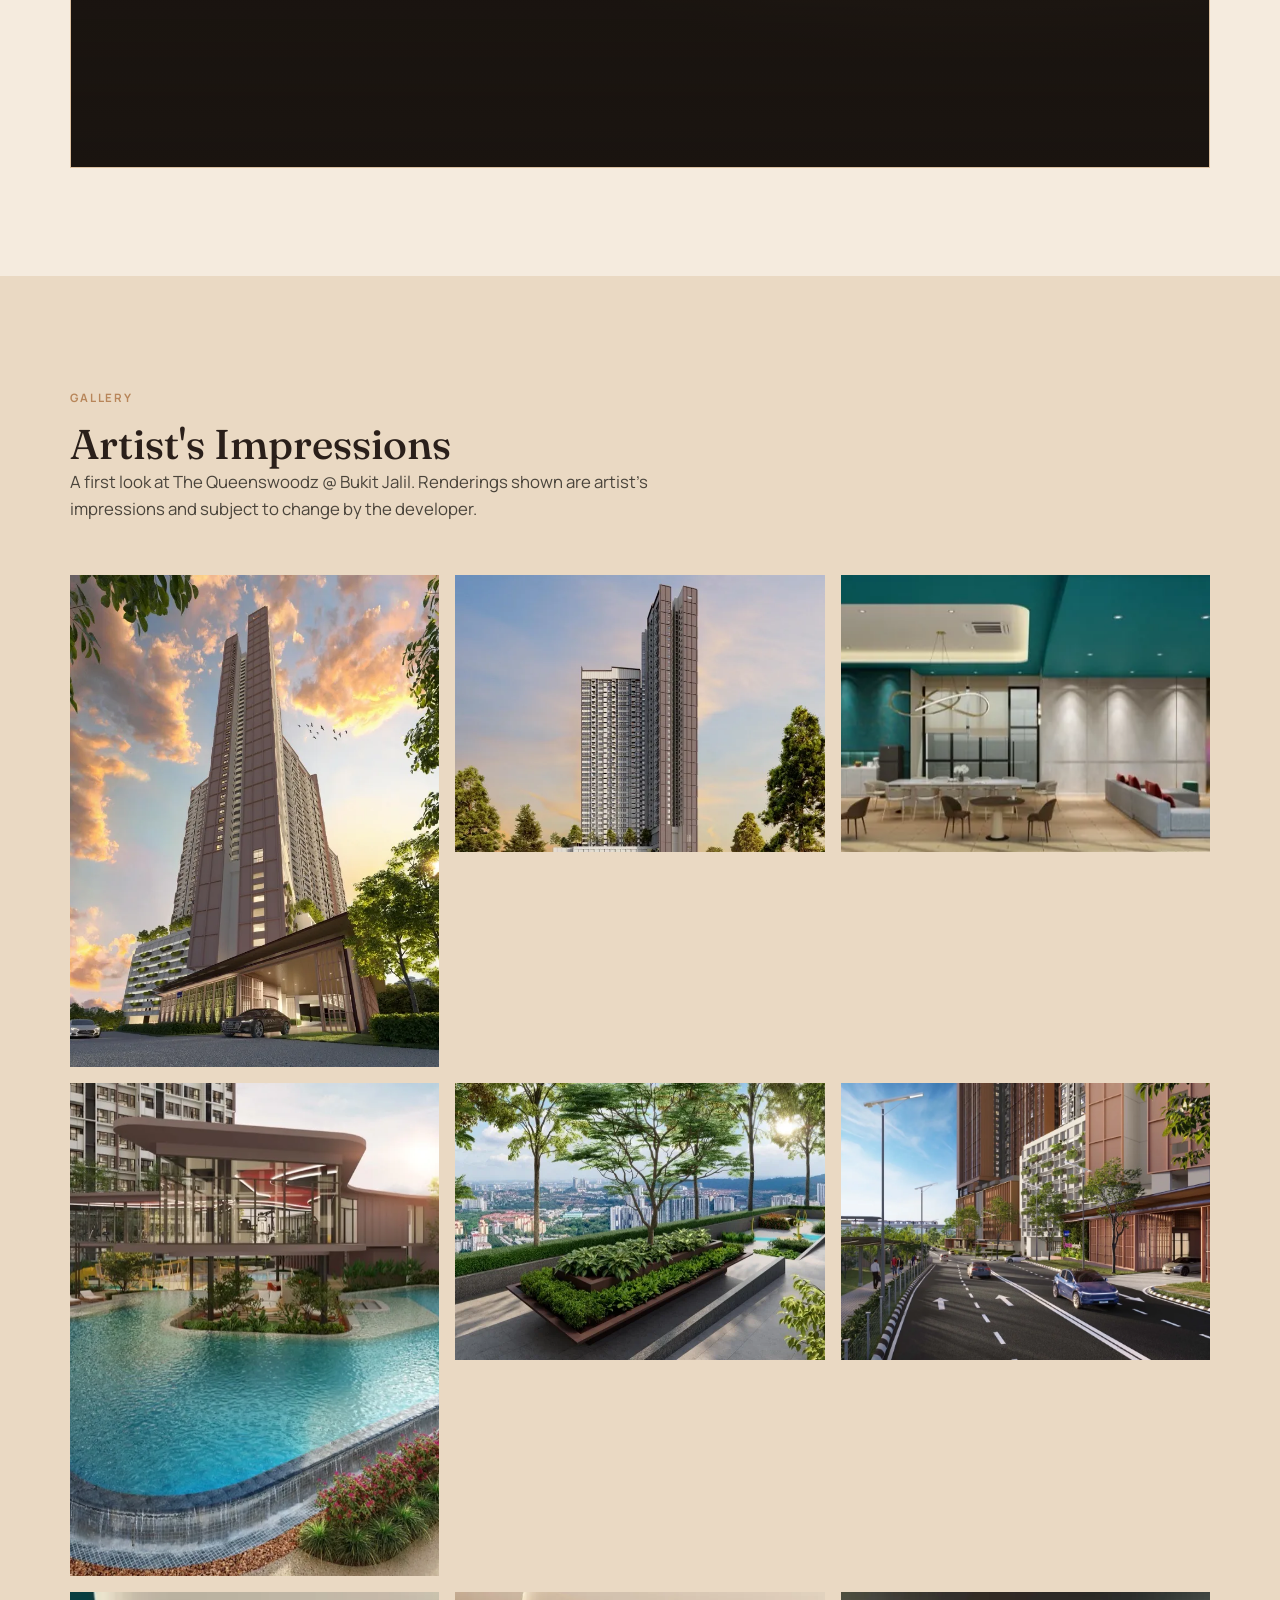
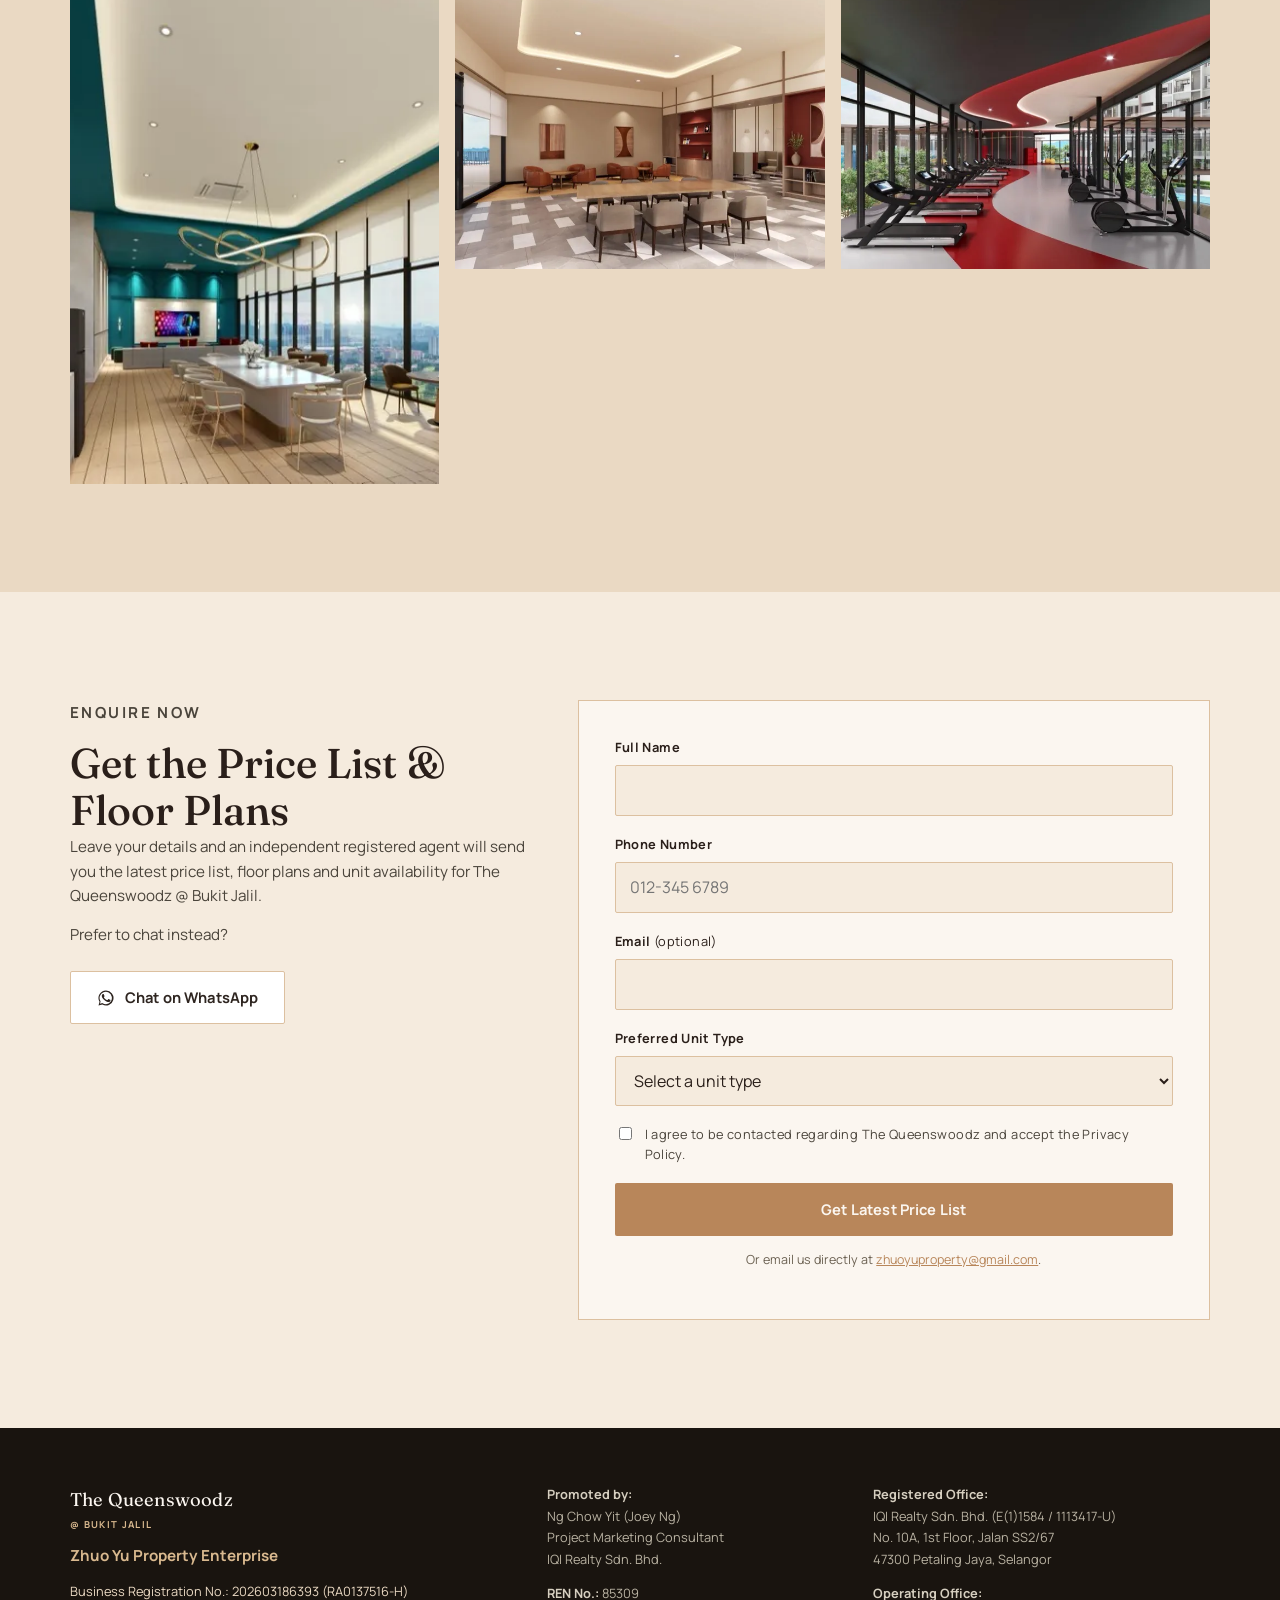
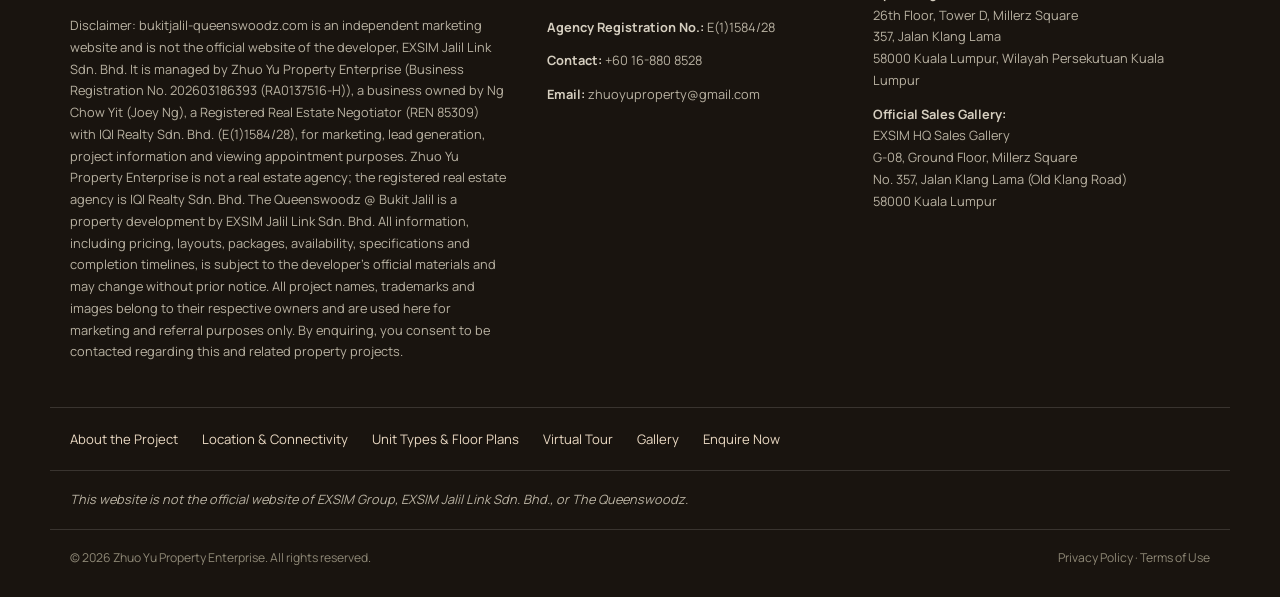
==== commit cc41034b: "Redesign footer into one tidy three-column block Co-Authored-By: Claude Sonnet 5.5 <noreply@anthropi" ====
--- a/index.html
+++ b/index.html
@@ -416,54 +416,38 @@
 
 <!-- ============ Footer ============ -->
 <footer class="site-footer">
-  <div class="container footer-top">
-    <div class="footer-brand">
-      <p class="brand" style="color:var(--white-warm);">The Queenswoodz<small>@ Bukit Jalil</small></p>
+  <div class="container footer-main">
+    <div class="footer-col footer-about">
+      <p class="brand">The Queenswoodz<small>@ Bukit Jalil</small></p>
       <p class="footer-agent">Zhuo Yu Property Enterprise</p>
-      <p style="font-size:0.8rem;">Business Registration No.: 202603186393 (RA0137516-H)</p>
-      <p>A business of Ng Chow Yit (Joey Ng), Registered Real Estate Negotiator (REN 85309) with IQI Realty Sdn. Bhd.</p>
-    </div>
-    <div class="footer-links">
-      <h4>Explore</h4>
-      <ul>
-        <li><a href="#about">About the Project</a></li>
-        <li><a href="#location">Location &amp; Connectivity</a></li>
-        <li><a href="#units">Unit Types &amp; Floor Plans</a></li>
-        <li><a href="#virtual-tour">Virtual Tour</a></li>
-        <li><a href="#gallery">Gallery</a></li>
-        <li><a href="#enquire">Enquire Now</a></li>
-      </ul>
-    </div>
-    <div class="footer-contact">
-      <h4>Contact</h4>
-      <ul>
-        <li><a data-wa-msg="Hi, I'd like more information about The Queenswoodz @ Bukit Jalil." target="_blank" rel="noopener">WhatsApp: +60 16-880 8528</a></li>
-        <li><a href="mailto:zhuoyuproperty@gmail.com">zhuoyuproperty@gmail.com</a></li>
-      </ul>
-      <h4 class="footer-gallery-h">Official Sales Gallery</h4>
-      <address class="footer-gallery">EXSIM HQ Sales Gallery<br>G-08, Ground Floor, Millerz Square,<br>No. 357, Jalan Klang Lama (Old Klang Road),<br>58000 Kuala Lumpur</address>
-    </div>
-  </div>
-
-  <div class="container footer-disclaimer">
-    <p class="disclaimer-note disclaimer-lead"><strong>Disclaimer:</strong> bukitjalil-queenswoodz.com is an independent marketing website operated by Zhuo Yu Property Enterprise, a business of Ng Chow Yit (Joey Ng), Registered Real Estate Negotiator (REN 85309) with IQI Realty Sdn. Bhd. It is not the official website of the developer, EXSIM Jalil Link Sdn. Bhd. Project details and pricing are subject to change by the developer.</p>
-    <div class="disclaimer-grid">
-      <div class="disclaimer-col">
-        <p>Disclaimer: This website is managed by Zhuo Yu Property Enterprise (Business Registration No. 202603186393 (RA0137516-H)), a business owned by Ng Chow Yit (Joey Ng), a Registered Real Estate Negotiator (REN 85309) with IQI Realty Sdn. Bhd. (E(1)1584/28), for marketing, lead generation, project information and viewing appointment purposes. Zhuo Yu Property Enterprise is not a real estate agency; the registered real estate agency is IQI Realty Sdn. Bhd. The Queenswoodz @ Bukit Jalil is a property development by EXSIM Jalil Link Sdn. Bhd. All information, including pricing, layouts, packages, availability, specifications and completion timelines, is subject to the developer's official materials and may change without prior notice. All project names, trademarks and images belong to their respective owners and are used here for marketing and referral purposes only. By enquiring, you consent to be contacted regarding this and related property projects.</p>
-      </div>
-      <div class="disclaimer-col">
-        <p><strong>Promoted by:</strong><br>Ng Chow Yit (Joey Ng)<br>Project Marketing Consultant<br>IQI Realty Sdn. Bhd.</p>
-        <p><strong>REN No.:</strong> 85309</p>
-        <p><strong>Agency Registration No.:</strong> E(1)1584/28</p>
-        <p><strong>Contact:</strong> +60 16-880 8528</p>
-        <p><strong>Email:</strong> zhuoyuproperty@gmail.com</p>
-      </div>
-      <div class="disclaimer-col">
-        <p><strong>Registered Office:</strong><br>IQI Realty Sdn. Bhd. (E(1)1584 / 1113417-U)<br>No. 10A, 1st Floor, Jalan SS2/67<br>47300 Petaling Jaya, Selangor</p>
-        <p><strong>Operating Office:</strong><br>26th Floor, Tower D, Millerz Square<br>357, Jalan Klang Lama<br>58000 Kuala Lumpur, Wilayah Persekutuan Kuala Lumpur</p>
-      </div>
-    </div>
-    <p class="disclaimer-note">This website is not the official website of EXSIM Group, EXSIM Jalil Link Sdn. Bhd., or The Queenswoodz.</p>
+      <p class="footer-reg">Business Registration No.: 202603186393 (RA0137516-H)</p>
+      <p class="footer-disc">Disclaimer: bukitjalil-queenswoodz.com is an independent marketing website and is not the official website of the developer, EXSIM Jalil Link Sdn. Bhd. It is managed by Zhuo Yu Property Enterprise (Business Registration No. 202603186393 (RA0137516-H)), a business owned by Ng Chow Yit (Joey Ng), a Registered Real Estate Negotiator (REN 85309) with IQI Realty Sdn. Bhd. (E(1)1584/28), for marketing, lead generation, project information and viewing appointment purposes. Zhuo Yu Property Enterprise is not a real estate agency; the registered real estate agency is IQI Realty Sdn. Bhd. The Queenswoodz @ Bukit Jalil is a property development by EXSIM Jalil Link Sdn. Bhd. All information, including pricing, layouts, packages, availability, specifications and completion timelines, is subject to the developer's official materials and may change without prior notice. All project names, trademarks and images belong to their respective owners and are used here for marketing and referral purposes only. By enquiring, you consent to be contacted regarding this and related property projects.</p>
+    </div>
+    <div class="footer-col">
+      <p><strong>Promoted by:</strong><br>Ng Chow Yit (Joey Ng)<br>Project Marketing Consultant<br>IQI Realty Sdn. Bhd.</p>
+      <p><strong>REN No.:</strong> 85309</p>
+      <p><strong>Agency Registration No.:</strong> E(1)1584/28</p>
+      <p><strong>Contact:</strong> <a data-wa-msg="Hi, I'd like more information about The Queenswoodz @ Bukit Jalil." target="_blank" rel="noopener">+60 16-880 8528</a></p>
+      <p><strong>Email:</strong> <a href="mailto:zhuoyuproperty@gmail.com">zhuoyuproperty@gmail.com</a></p>
+    </div>
+    <div class="footer-col">
+      <p><strong>Registered Office:</strong><br>IQI Realty Sdn. Bhd. (E(1)1584 / 1113417-U)<br>No. 10A, 1st Floor, Jalan SS2/67<br>47300 Petaling Jaya, Selangor</p>
+      <p><strong>Operating Office:</strong><br>26th Floor, Tower D, Millerz Square<br>357, Jalan Klang Lama<br>58000 Kuala Lumpur, Wilayah Persekutuan Kuala Lumpur</p>
+      <p><strong>Official Sales Gallery:</strong><br>EXSIM HQ Sales Gallery<br>G-08, Ground Floor, Millerz Square<br>No. 357, Jalan Klang Lama (Old Klang Road)<br>58000 Kuala Lumpur</p>
+    </div>
+  </div>
+
+  <div class="container footer-links">
+    <a href="#about">About the Project</a>
+    <a href="#location">Location &amp; Connectivity</a>
+    <a href="#units">Unit Types &amp; Floor Plans</a>
+    <a href="#virtual-tour">Virtual Tour</a>
+    <a href="#gallery">Gallery</a>
+    <a href="#enquire">Enquire Now</a>
+  </div>
+
+  <div class="container footer-note">
+    <p>This website is not the official website of EXSIM Group, EXSIM Jalil Link Sdn. Bhd., or The Queenswoodz.</p>
   </div>
 
   <div class="container footer-bottom">
--- a/styles.css
+++ b/styles.css
@@ -459,34 +459,31 @@
 }
 
 /* ---------- Footer ---------- */
-.site-footer { background: var(--espresso-deep); color: var(--stone-2); padding: 56px 0 28px; font-size: 0.88rem; }
-.footer-top { display: grid; gap: 32px; margin-bottom: 36px; }
-.footer-brand .brand { margin-bottom: 10px; }
-.footer-agent { color: var(--gold-soft); font-weight: 700; }
-.footer-links h4, .footer-contact h4 { color: var(--white-warm); font-family: var(--font-body); font-size: 0.78rem; text-transform: uppercase; letter-spacing: 0.08em; margin-bottom: 14px; }
-.footer-links ul li, .footer-contact ul li { margin-bottom: 9px; }
-.footer-links a:hover, .footer-contact a:hover { color: var(--gold-soft); }
-.footer-disclaimer {
+.site-footer { background: var(--espresso-deep); color: #b9b2a2; padding: 56px 0 28px; font-size: 0.8rem; line-height: 1.7; }
+.footer-main { display: grid; gap: 32px; padding-bottom: 32px; }
+.footer-col p { margin: 0 0 12px; }
+.footer-col strong { color: #d6cfc0; }
+.footer-col a:hover, .footer-links a:hover, .footer-bottom a:hover { color: var(--gold-soft); }
+.footer-about .brand { margin-bottom: 10px; }
+.footer-agent { color: var(--gold-soft); font-weight: 700; font-size: 0.95rem; }
+.footer-reg { color: var(--stone-2); }
+.footer-links {
+  display: flex;
+  flex-wrap: wrap;
+  gap: 8px 24px;
+  padding-block: 20px;
   border-top: 1px solid rgba(251,248,242,0.14);
-  padding-top: 24px;
-  font-size: 0.78rem;
-  line-height: 1.7;
-  color: #b9b2a2;
-}
-.disclaimer-grid { display: grid; gap: 24px; margin-bottom: 18px; }
-.disclaimer-col p { margin: 0 0 10px; }
-.disclaimer-col strong { color: #d6cfc0; }
-.disclaimer-note { margin: 0; font-style: italic; }
-.disclaimer-lead { margin-bottom: 18px; font-style: normal; }
-.footer-gallery-h { margin-top: 22px; }
-.footer-gallery { font-style: normal; font-size: 0.85rem; line-height: 1.6; }
-
-@media (min-width: 760px) {
-  .disclaimer-grid { grid-template-columns: 1.3fr 0.85fr 1fr; }
-}
+  font-size: 0.82rem;
+  color: var(--stone-2);
+}
+.footer-note {
+  padding-block: 18px;
+  border-top: 1px solid rgba(251,248,242,0.14);
+  font-style: italic;
+}
+.footer-note p { margin: 0; }
 .footer-bottom {
-  margin-top: 20px;
-  padding-top: 20px;
+  padding-top: 18px;
   border-top: 1px solid rgba(251,248,242,0.14);
   display: flex;
   flex-wrap: wrap;
@@ -495,10 +492,9 @@
   font-size: 0.76rem;
   color: #8f8977;
 }
-.footer-bottom a:hover { color: var(--gold-soft); }
 
 @media (min-width: 760px) {
-  .footer-top { grid-template-columns: 1.3fr 0.8fr 1fr; }
+  .footer-main { grid-template-columns: 1.3fr 0.85fr 1fr; gap: 40px; }
 }
 
 /* ---------- Floating WhatsApp button ---------- */
